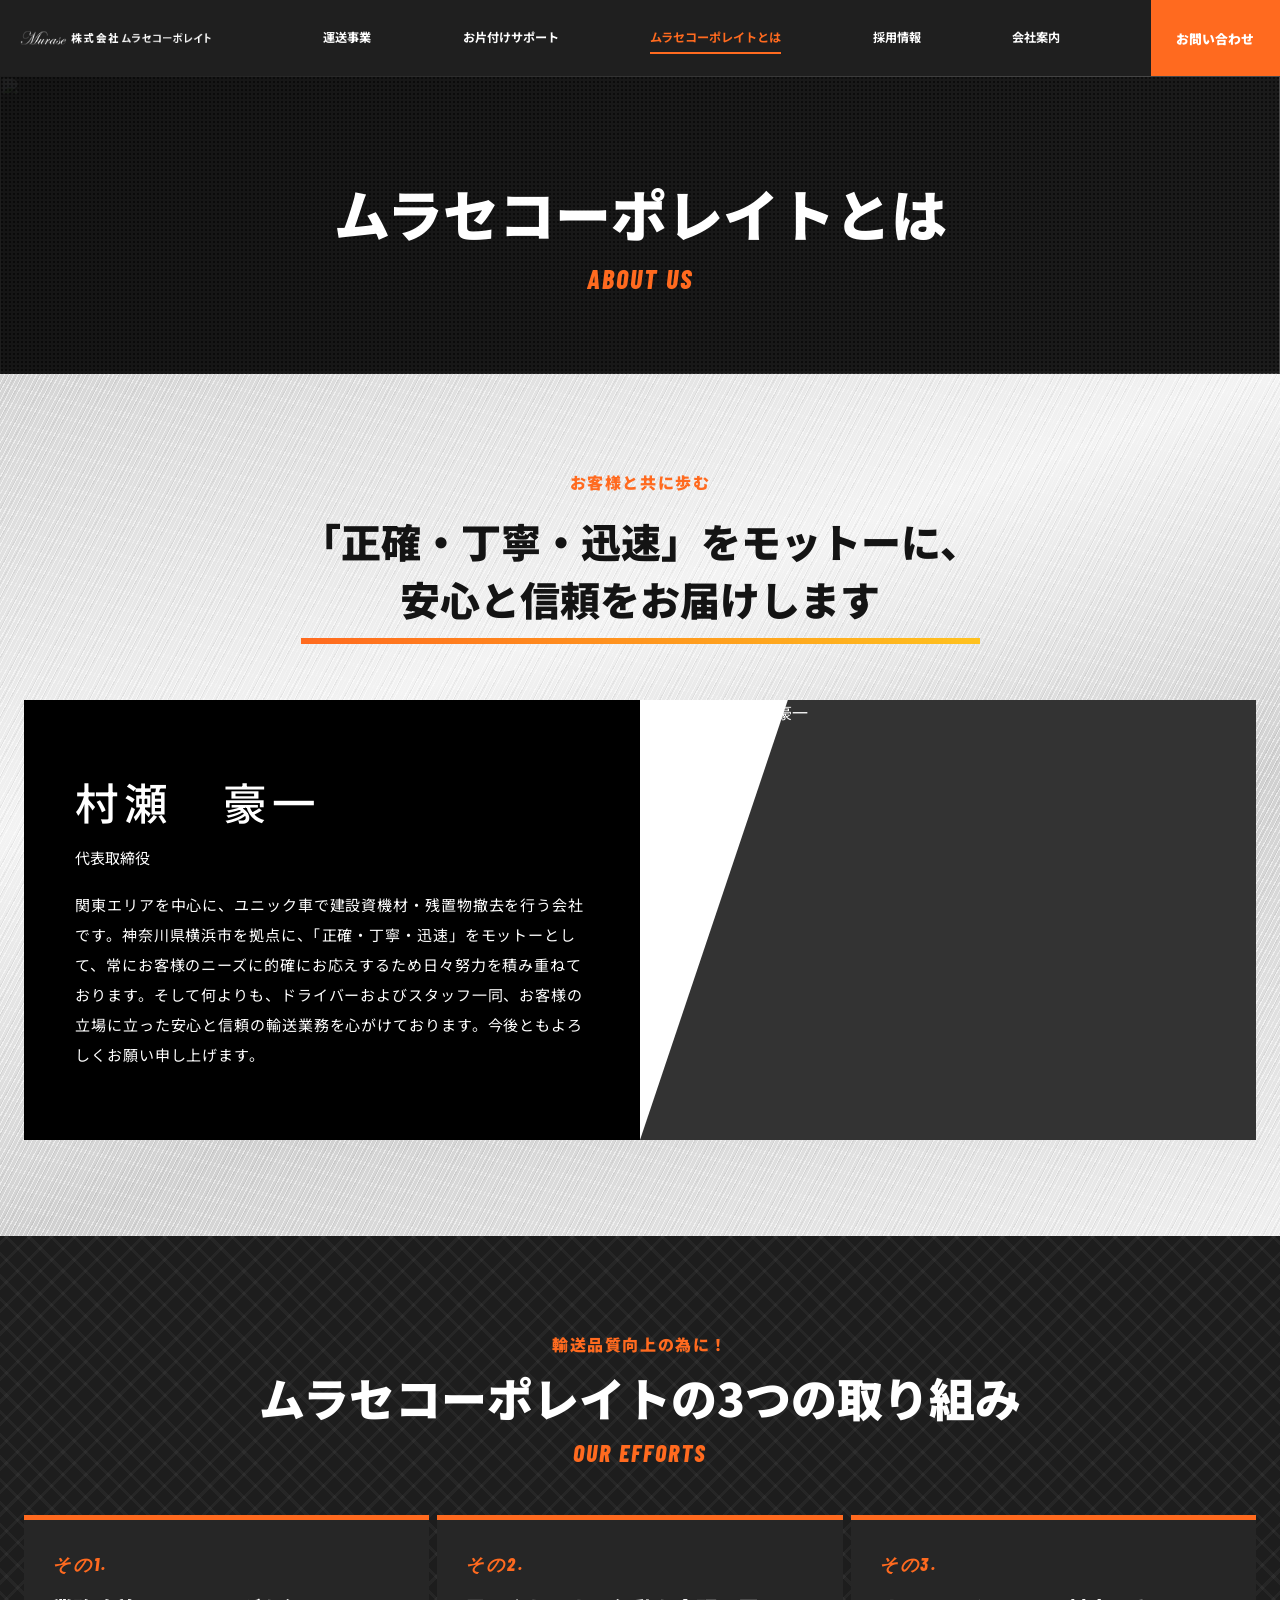
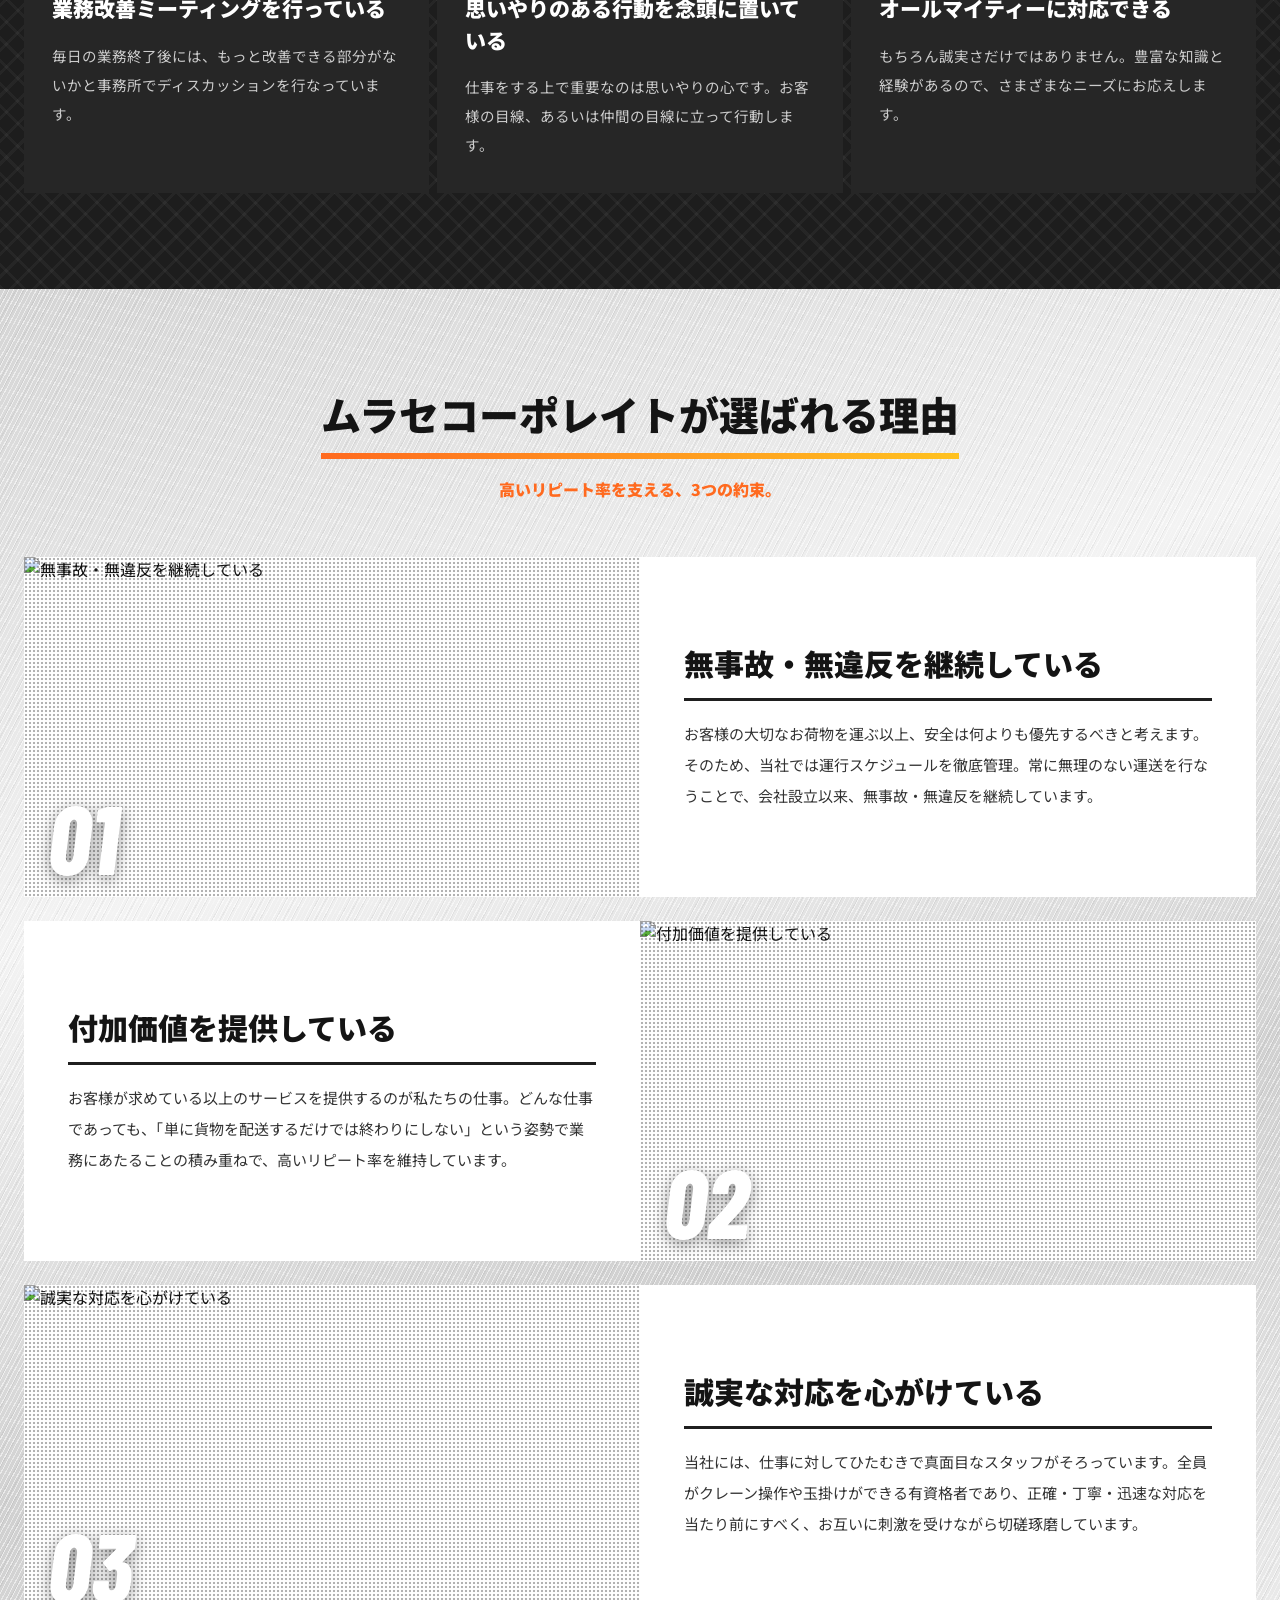
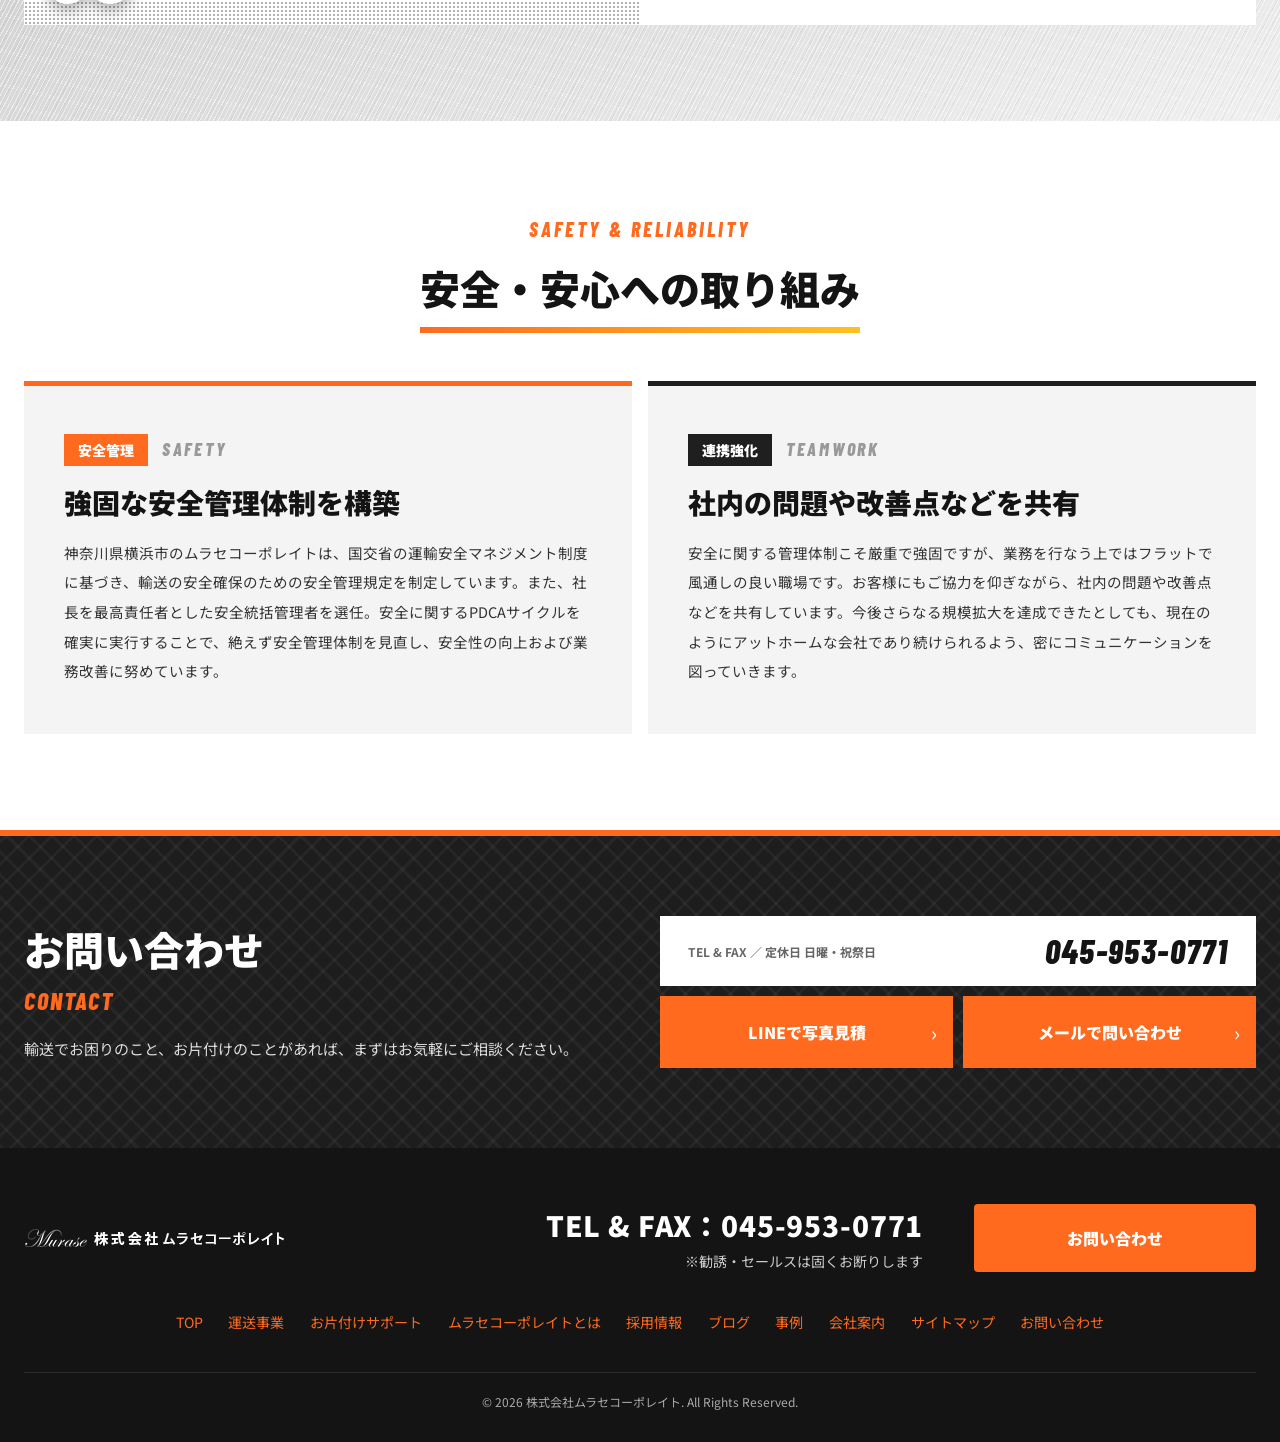
==== about.html @ 25a3eae2 "フッターのリンクの並び順を変更し、お問い合わせを追加 TOP → 運送事業 → お片付けサポート → ムラセコーポレイトとは → 採用情報 → ブログ → 事例 → 会社案内 → サイトマップ → お" ====
<!DOCTYPE html>
<html lang="ja">
<head>
<meta charset="utf-8">
<meta name="viewport" content="width=device-width, initial-scale=1">
<title>ムラセコーポレイトとは｜株式会社ムラセコーポレイト</title>
<meta name="description" content="神奈川県横浜市旭区のムラセコーポレイト。4〜7t全車ユニック付きで建設資機材を関東エリア中心に運送。トランクルーム・貸倉庫のお片付けサポートも対応（1都3県）。">
<link rel="icon" href="assets/logo-white.png">
<link rel="preconnect" href="https://fonts.googleapis.com">
<link href="https://fonts.googleapis.com/css2?family=Noto+Sans+JP:wght@400;500;700;900&amp;family=Barlow+Condensed:ital,wght@0,600;0,700;1,700;1,800&amp;display=swap" rel="stylesheet">
<style>
.scp0:hover { background: rgb(232, 90, 18) !important; color: rgb(255, 255, 255) !important; }
.scp1:hover { background: rgb(255, 255, 255) !important; color: rgb(255, 106, 31) !important; }
.scp2:hover { background: rgb(255, 106, 31) !important; color: rgb(255, 255, 255) !important; }
.scp3:hover { background: rgb(31, 31, 31) !important; color: rgb(255, 255, 255) !important; }
.scp4:hover { color: rgb(255, 106, 31) !important; }
.scp5:hover { background: rgb(255, 106, 31) !important; color: rgb(255, 255, 255) !important; border-color: rgb(255, 106, 31) !important; }
.scp6:focus { border-color: rgb(255, 106, 31) !important; background: rgb(255, 255, 255) !important; }
.scp7:hover { background: rgb(238, 238, 238) !important; color: rgb(20, 20, 20) !important; }
.scp8:hover { color: rgb(255, 255, 255) !important; }
body { margin: 0px; background: rgb(255, 255, 255); color: rgb(20, 20, 20); font-family: "Noto Sans JP", sans-serif; -webkit-font-smoothing: antialiased; }
a { color: rgb(255, 106, 31); text-decoration: none; }
a:hover { color: rgb(232, 90, 18); }
* { box-sizing: border-box; }
</style>

<link rel="stylesheet" href="assets/mobile.css">
<script src="assets/mobile.js" defer></script>
</head>
<body>
<div style="min-height: 100vh; background: rgb(255, 255, 255);"><header class="site-header" style="position: sticky; top: 0px; z-index: 50; background: rgb(31, 31, 31); color: rgb(255, 255, 255); display: flex; align-items: stretch; min-height: 76px; flex-wrap: nowrap;">
  <a href="index.html" style="display: flex; align-items: center; padding: 10px clamp(12px, 1.6vw, 24px); flex: 0 0 auto;">
    <img src="assets/logo-white.png" alt="株式会社ムラセコーポレイト" style="height: auto; width: clamp(150px, 15vw, 262px); max-height: 29px; object-fit: contain; display: block; flex: 0 0 auto;">
  </a>
  
  <nav id="site-nav" class="site-nav" style="display: flex; flex-wrap: nowrap; align-items: center; justify-content: space-evenly; gap: clamp(10px, 1.3vw, 26px); flex: 1 1 auto; min-width: 0px; overflow-x: auto; scrollbar-width: none; padding: 10px clamp(8px, 1.2vw, 24px); font-size: clamp(11px, 0.95vw, 14px); font-weight: 700; white-space: nowrap;">
    
      <a href="index.html" class="nav-m-only" style="color: rgb(255, 255, 255);"><span class="sc-interp">TOP</span></a>
    <a href="business.html" style="color: rgb(255, 255, 255); padding: 6px 0px; white-space: nowrap; border-bottom: 2px solid transparent;"><span class="sc-interp">運送事業</span></a>
    
      <a href="support.html" style="color: rgb(255, 255, 255); padding: 6px 0px; white-space: nowrap; border-bottom: 2px solid transparent;"><span class="sc-interp">お片付けサポート</span></a>
    
      <a href="about.html" style="color: rgb(255, 106, 31); padding: 6px 0px; white-space: nowrap; border-bottom: 2px solid rgb(255, 106, 31);"><span class="sc-interp">ムラセコーポレイトとは</span></a>
    
    
      <a href="recruit.html" style="color: rgb(255, 255, 255); padding: 6px 0px; white-space: nowrap; border-bottom: 2px solid transparent;"><span class="sc-interp">採用情報</span></a>
    
    
      <a href="company.html" style="color: rgb(255, 255, 255); padding: 6px 0px; white-space: nowrap; border-bottom: 2px solid transparent;"><span class="sc-interp">会社案内</span></a>
    
    <a href="blog.html" class="nav-m-only" style="color: rgb(255, 255, 255);"><span class="sc-interp">ブログ</span></a>
  </nav>
  
  
  <a href="contact.html" class="scp0 header-cta" style="background: rgb(255, 106, 31); color: rgb(255, 255, 255); font-weight: 900; font-size: clamp(12px, 1vw, 15px); padding: 0px clamp(14px, 2vw, 32px); display: flex; align-items: center; gap: 8px; white-space: nowrap; flex: 0 0 auto;">お問い合わせ</a><button type="button" class="nav-burger" aria-label="メニューを開く" aria-expanded="false" aria-controls="site-nav"><span></span></button></header><div data-screen-label="Page header" style="position: relative; overflow: hidden; background: rgb(31, 31, 31); color: rgb(255, 255, 255);">
  <img src="https://d1i7na1hjknxjq.cloudfront.net/uploads/storage/image/file/115584/yH7A3l-8h0nX1LVCDBTWdw.jpg" alt="" style="position: absolute; inset: 0px; width: 100%; height: 100%; object-fit: cover; opacity: 0.5;">
  <div style="position: absolute; inset: 0px; background: linear-gradient(90deg, rgba(20, 20, 20, 0.9), rgba(20, 20, 20, 0.4));"></div>
  <div style="position: absolute; inset: 0px; background-image: radial-gradient(rgba(0, 0, 0, 0.5) 1px, transparent 1.6px); background-size: 4px 4px;"></div>
  <div style="position: relative; max-width: 1290px; margin: 0px auto; padding: 96px 24px 80px; display: flex; flex-direction: column; align-items: center; text-align: center; gap: 10px;">
    <h1 style="margin: 0px; font-size: clamp(32px, 4.4vw, 56px); font-weight: 900;"><span class="sc-interp">ムラセコーポレイトとは</span></h1>
    <span style="font: italic 800 26px &quot;Barlow Condensed&quot;, sans-serif; color: rgb(255, 106, 31); letter-spacing: 0.08em;"><span class="sc-interp">ABOUT US</span></span>
  </div></div><section data-screen-label="02 About intro" style="background-color: rgb(228, 228, 228); background-image: repeating-linear-gradient(118deg, rgba(255, 255, 255, 0.55) 0px, rgba(255, 255, 255, 0.55) 1px, transparent 1px, transparent 4px), repeating-linear-gradient(118deg, rgba(0, 0, 0, 0.043) 0px, rgba(0, 0, 0, 0.043) 1px, transparent 1px, transparent 7px), linear-gradient(160deg, rgb(212, 212, 212) 0%, rgb(243, 243, 243) 35%, rgb(208, 208, 208) 65%, rgb(239, 239, 239) 100%); padding: 96px 24px;">
  <div style="max-width: 1290px; margin: 0px auto; display: flex; flex-direction: column; gap: 56px;">
    <div style="display: flex; flex-direction: column; align-items: center; gap: 18px; text-align: center;">
      <p style="margin: 0px; color: rgb(255, 106, 31); font-weight: 900; font-size: 16px; letter-spacing: 0.1em;">お客様と共に歩む</p>
      <h2 style="margin: 0px; font-size: clamp(26px, 3.2vw, 40px); font-weight: 900; line-height: 1.45; padding-bottom: 16px; background: linear-gradient(90deg, rgb(255, 106, 31), rgb(255, 194, 31)) center bottom / 100% 6px no-repeat;">「正確・丁寧・迅速」をモットーに、<br>安心と信頼をお届けします</h2>
    </div>
    <div style="background: rgb(0, 0, 0); color: rgb(255, 255, 255); display: grid; grid-template-columns: minmax(0px, 1fr) minmax(0px, 1fr); align-items: stretch;">
      <div style="padding: clamp(32px, 5vw, 64px) clamp(24px, 4vw, 56px); display: flex; flex-direction: column; justify-content: center; gap: 22px;">
        <h3 style="margin: 0px; font-size: clamp(30px, 3.4vw, 44px); font-weight: 500; letter-spacing: 0.12em;">村瀬　豪一</h3>
        <span style="font-size: 15px; margin-top: -8px;">代表取締役</span>
        <p style="margin: 0px; font-size: 15px; line-height: 2; letter-spacing: 0.06em; text-wrap: pretty;">関東エリアを中心に、ユニック車で建設資機材・残置物撤去を行う会社です。神奈川県横浜市を拠点に、「正確・丁寧・迅速」をモットーとして、常にお客様のニーズに的確にお応えするため日々努力を積み重ねております。そして何よりも、ドライバーおよびスタッフ一同、お客様の立場に立った安心と信頼の輸送業務を心がけております。今後ともよろしくお願い申し上げます。</p>
      </div>
      <div style="position: relative; min-height: 440px; overflow: hidden; background: rgb(51, 51, 51);">
        <img src="https://images.unsplash.com/photo-1598273542724-f8d6723b0ed9?w=900&amp;q=80&amp;auto=format&amp;fit=crop" alt="代表取締役 村瀬 豪一" style="position: absolute; inset: 0px; width: 100%; height: 100%; object-fit: cover; object-position: center 25%;">
        <div style="position: absolute; inset: 0px; background: rgb(255, 255, 255); clip-path: polygon(0px 0px, 24% 0px, 0px 100%);"></div>
      </div>
    </div>
  </div></section><section data-screen-label="02 About efforts" style="background-color: rgb(29, 29, 29); background-image: repeating-linear-gradient(45deg, rgba(255, 255, 255, 0.04) 0px, rgba(255, 255, 255, 0.04) 3px, transparent 3px, transparent 16px), repeating-linear-gradient(-45deg, rgba(255, 255, 255, 0.04) 0px, rgba(255, 255, 255, 0.04) 3px, transparent 3px, transparent 16px); color: rgb(255, 255, 255); padding: 96px 24px;">
  <div style="max-width: 1290px; margin: 0px auto; display: flex; flex-direction: column; gap: 48px;">
    <div style="display: flex; flex-direction: column; align-items: center; text-align: center; gap: 8px;">
      <p style="margin: 0px; color: rgb(255, 106, 31); font-weight: 900; font-size: 16px; letter-spacing: 0.1em;">輸送品質向上の為に！</p>
      <h2 style="margin: 0px; font-size: clamp(28px, 3.6vw, 46px); font-weight: 900;">ムラセコーポレイトの3つの取り組み</h2>
      <span style="font: italic 800 24px &quot;Barlow Condensed&quot;, sans-serif; color: rgb(255, 106, 31); letter-spacing: 0.08em;">OUR EFFORTS</span>
    </div>
    <div style="display: grid; grid-template-columns: repeat(3, minmax(0px, 1fr)); gap: 8px;">
      <div style="background: rgb(38, 38, 38); padding: clamp(24px, 2.6vw, 40px) clamp(18px, 2.2vw, 32px); display: flex; flex-direction: column; gap: 16px; border-top: 5px solid rgb(255, 106, 31);">
        <span style="font: italic 800 18px &quot;Barlow Condensed&quot;, sans-serif; color: rgb(255, 106, 31); letter-spacing: 0.15em;">その1.</span>
        <h3 style="margin: 0px; font-size: 21px; font-weight: 900; line-height: 1.5;">業務改善ミーティングを行っている</h3>
        <p style="margin: 0px; font-size: 14.5px; line-height: 2; color: rgb(204, 204, 204);">毎日の業務終了後には、もっと改善できる部分がないかと事務所でディスカッションを行なっています。</p>
      </div>
      <div style="background: rgb(38, 38, 38); padding: clamp(24px, 2.6vw, 40px) clamp(18px, 2.2vw, 32px); display: flex; flex-direction: column; gap: 16px; border-top: 5px solid rgb(255, 106, 31);">
        <span style="font: italic 800 18px &quot;Barlow Condensed&quot;, sans-serif; color: rgb(255, 106, 31); letter-spacing: 0.15em;">その2.</span>
        <h3 style="margin: 0px; font-size: 21px; font-weight: 900; line-height: 1.5;">思いやりのある行動を念頭に置いている</h3>
        <p style="margin: 0px; font-size: 14.5px; line-height: 2; color: rgb(204, 204, 204);">仕事をする上で重要なのは思いやりの心です。お客様の目線、あるいは仲間の目線に立って行動します。</p>
      </div>
      <div style="background: rgb(38, 38, 38); padding: clamp(24px, 2.6vw, 40px) clamp(18px, 2.2vw, 32px); display: flex; flex-direction: column; gap: 16px; border-top: 5px solid rgb(255, 106, 31);">
        <span style="font: italic 800 18px &quot;Barlow Condensed&quot;, sans-serif; color: rgb(255, 106, 31); letter-spacing: 0.15em;">その3.</span>
        <h3 style="margin: 0px; font-size: 21px; font-weight: 900; line-height: 1.5;">オールマイティーに対応できる</h3>
        <p style="margin: 0px; font-size: 14.5px; line-height: 2; color: rgb(204, 204, 204);">もちろん誠実さだけではありません。豊富な知識と経験があるので、さまざまなニーズにお応えします。</p>
      </div>
    </div>
  </div></section><section data-screen-label="02 About strengths" style="background-color: rgb(228, 228, 228); background-image: repeating-linear-gradient(118deg, rgba(255, 255, 255, 0.55) 0px, rgba(255, 255, 255, 0.55) 1px, transparent 1px, transparent 4px), repeating-linear-gradient(118deg, rgba(0, 0, 0, 0.043) 0px, rgba(0, 0, 0, 0.043) 1px, transparent 1px, transparent 7px), linear-gradient(160deg, rgb(212, 212, 212) 0%, rgb(243, 243, 243) 35%, rgb(208, 208, 208) 65%, rgb(239, 239, 239) 100%); padding: 96px 24px;">
  <div style="max-width: 1290px; margin: 0px auto; display: flex; flex-direction: column; gap: 24px;">
    <div style="display: flex; flex-direction: column; align-items: center; gap: 18px; text-align: center; margin-bottom: 32px;">
      <h2 style="margin: 0px; font-size: clamp(26px, 3.2vw, 40px); font-weight: 900; line-height: 1.45; padding-bottom: 16px; background: linear-gradient(90deg, rgb(255, 106, 31), rgb(255, 194, 31)) center bottom / 100% 6px no-repeat;">ムラセコーポレイトが選ばれる理由</h2>
      <p style="margin: 0px; color: rgb(255, 106, 31); font-weight: 900; font-size: 16px;">高いリピート率を支える、3つの約束。</p>
    </div>
    <div style="display: grid; grid-template-columns: repeat(auto-fit, minmax(320px, 1fr)); gap: 0px; background: rgb(255, 255, 255);">
      <div style="position: relative; min-height: 340px; overflow: hidden; order: 0;">
        <img src="https://d1i7na1hjknxjq.cloudfront.net/uploads/storage/image/file/115583/zhu-hkvthQzOaqA5FEYhag.jpg" alt="無事故・無違反を継続している" style="position: absolute; inset: 0px; width: 100%; height: 100%; object-fit: cover;">
        <div style="position: absolute; inset: 0px; background-image: radial-gradient(rgba(0, 0, 0, 0.3) 1px, transparent 1.6px); background-size: 4px 4px;"></div>
        <span style="position: absolute; left: 24px; bottom: 12px; font: italic 800 96px / 1 &quot;Barlow Condensed&quot;, sans-serif; color: rgb(255, 255, 255); text-shadow: rgba(0, 0, 0, 0.4) 0px 4px 16px;">01</span>
      </div>
      <div style="padding: 48px 44px; display: flex; flex-direction: column; justify-content: center; gap: 18px; order: 1;">
        <h3 style="margin: 0px; font-size: clamp(22px, 2.4vw, 30px); font-weight: 900; line-height: 1.5; padding-bottom: 12px; border-bottom: 3px solid rgb(31, 31, 31);">無事故・無違反を継続している</h3>
        <p style="margin: 0px; font-size: 15px; line-height: 2.05; color: rgb(51, 51, 51);">お客様の大切なお荷物を運ぶ以上、安全は何よりも優先するべきと考えます。そのため、当社では運行スケジュールを徹底管理。常に無理のない運送を行なうことで、会社設立以来、無事故・無違反を継続しています。</p>
      </div>
    </div>
    <div style="display: grid; grid-template-columns: repeat(auto-fit, minmax(320px, 1fr)); gap: 0px; background: rgb(255, 255, 255);">
      <div style="position: relative; min-height: 340px; overflow: hidden; order: 2;">
        <img src="https://d1i7na1hjknxjq.cloudfront.net/uploads/storage/image/file/115584/yH7A3l-8h0nX1LVCDBTWdw.jpg" alt="付加価値を提供している" style="position: absolute; inset: 0px; width: 100%; height: 100%; object-fit: cover;">
        <div style="position: absolute; inset: 0px; background-image: radial-gradient(rgba(0, 0, 0, 0.3) 1px, transparent 1.6px); background-size: 4px 4px;"></div>
        <span style="position: absolute; left: 24px; bottom: 12px; font: italic 800 96px / 1 &quot;Barlow Condensed&quot;, sans-serif; color: rgb(255, 255, 255); text-shadow: rgba(0, 0, 0, 0.4) 0px 4px 16px;">02</span>
      </div>
      <div style="padding: 48px 44px; display: flex; flex-direction: column; justify-content: center; gap: 18px; order: 1;">
        <h3 style="margin: 0px; font-size: clamp(22px, 2.4vw, 30px); font-weight: 900; line-height: 1.5; padding-bottom: 12px; border-bottom: 3px solid rgb(31, 31, 31);">付加価値を提供している</h3>
        <p style="margin: 0px; font-size: 15px; line-height: 2.05; color: rgb(51, 51, 51);">お客様が求めている以上のサービスを提供するのが私たちの仕事。どんな仕事であっても、「単に貨物を配送するだけでは終わりにしない」という姿勢で業務にあたることの積み重ねで、高いリピート率を維持しています。</p>
      </div>
    </div>
    <div style="display: grid; grid-template-columns: repeat(auto-fit, minmax(320px, 1fr)); gap: 0px; background: rgb(255, 255, 255);">
      <div style="position: relative; min-height: 340px; overflow: hidden; order: 0;">
        <img src="https://d1i7na1hjknxjq.cloudfront.net/uploads/storage/image/file/115585/TGLqCD3YO4eb-smXYjajtw.jpg" alt="誠実な対応を心がけている" style="position: absolute; inset: 0px; width: 100%; height: 100%; object-fit: cover;">
        <div style="position: absolute; inset: 0px; background-image: radial-gradient(rgba(0, 0, 0, 0.3) 1px, transparent 1.6px); background-size: 4px 4px;"></div>
        <span style="position: absolute; left: 24px; bottom: 12px; font: italic 800 96px / 1 &quot;Barlow Condensed&quot;, sans-serif; color: rgb(255, 255, 255); text-shadow: rgba(0, 0, 0, 0.4) 0px 4px 16px;">03</span>
      </div>
      <div style="padding: 48px 44px; display: flex; flex-direction: column; justify-content: center; gap: 18px; order: 1;">
        <h3 style="margin: 0px; font-size: clamp(22px, 2.4vw, 30px); font-weight: 900; line-height: 1.5; padding-bottom: 12px; border-bottom: 3px solid rgb(31, 31, 31);">誠実な対応を心がけている</h3>
        <p style="margin: 0px; font-size: 15px; line-height: 2.05; color: rgb(51, 51, 51);">当社には、仕事に対してひたむきで真面目なスタッフがそろっています。全員がクレーン操作や玉掛けができる有資格者であり、正確・丁寧・迅速な対応を当たり前にすべく、お互いに刺激を受けながら切磋琢磨しています。</p>
      </div>
    </div>
  </div></section><section data-screen-label="02 About safety" style="background: rgb(255, 255, 255); padding: 96px 24px;">
  <div style="max-width: 1290px; margin: 0px auto 48px; display: flex; flex-direction: column; align-items: center; gap: 18px; text-align: center;">
    <span style="font: italic 800 20px &quot;Barlow Condensed&quot;, sans-serif; color: rgb(255, 106, 31); letter-spacing: 0.15em;">SAFETY &amp; RELIABILITY</span>
    <h2 style="margin: 0px; font-size: clamp(26px, 3.2vw, 40px); font-weight: 900; line-height: 1.45; padding-bottom: 16px; background: linear-gradient(90deg, rgb(255, 106, 31), rgb(255, 194, 31)) center bottom / 100% 6px no-repeat;">安全・安心への取り組み</h2>
  </div>
  <div style="max-width: 1290px; margin: 0px auto; display: grid; grid-template-columns: repeat(auto-fit, minmax(320px, 1fr)); gap: 16px;">
    <div style="background: rgb(244, 244, 244); padding: 48px 40px; display: flex; flex-direction: column; gap: 16px; border-top: 5px solid rgb(255, 106, 31);">
      <div style="display: flex; align-items: baseline; gap: 14px;"><span style="background: rgb(255, 106, 31); color: rgb(255, 255, 255); font-size: 14px; font-weight: 900; padding: 6px 14px;">安全管理</span><span style="font: italic 800 18px &quot;Barlow Condensed&quot;, sans-serif; color: rgb(153, 153, 153); letter-spacing: 0.15em;">SAFETY</span></div>
      <h3 style="margin: 0px; font-size: clamp(22px, 2.4vw, 28px); font-weight: 900;">強固な安全管理体制を構築</h3>
      <p style="margin: 0px; font-size: 14.5px; line-height: 2.05; color: rgb(51, 51, 51);">神奈川県横浜市のムラセコーポレイトは、国交省の運輸安全マネジメント制度に基づき、輸送の安全確保のための安全管理規定を制定しています。また、社長を最高責任者とした安全統括管理者を選任。安全に関するPDCAサイクルを確実に実行することで、絶えず安全管理体制を見直し、安全性の向上および業務改善に努めています。</p>
    </div>
    <div style="background: rgb(244, 244, 244); padding: 48px 40px; display: flex; flex-direction: column; gap: 16px; border-top: 5px solid rgb(31, 31, 31);">
      <div style="display: flex; align-items: baseline; gap: 14px;"><span style="background: rgb(31, 31, 31); color: rgb(255, 255, 255); font-size: 14px; font-weight: 900; padding: 6px 14px;">連携強化</span><span style="font: italic 800 18px &quot;Barlow Condensed&quot;, sans-serif; color: rgb(153, 153, 153); letter-spacing: 0.15em;">TEAMWORK</span></div>
      <h3 style="margin: 0px; font-size: clamp(22px, 2.4vw, 28px); font-weight: 900;">社内の問題や改善点などを共有</h3>
      <p style="margin: 0px; font-size: 14.5px; line-height: 2.05; color: rgb(51, 51, 51);">安全に関する管理体制こそ厳重で強固ですが、業務を行なう上ではフラットで風通しの良い職場です。お客様にもご協力を仰ぎながら、社内の問題や改善点などを共有しています。今後さらなる規模拡大を達成できたとしても、現在のようにアットホームな会社であり続けられるよう、密にコミュニケーションを図っていきます。</p>
    </div>
  </div></section><section data-screen-label="10 Contact" style="background-color: rgb(29, 29, 29); background-image: repeating-linear-gradient(45deg, rgba(255, 255, 255, 0.04) 0px, rgba(255, 255, 255, 0.04) 3px, transparent 3px, transparent 16px), repeating-linear-gradient(-45deg, rgba(255, 255, 255, 0.04) 0px, rgba(255, 255, 255, 0.04) 3px, transparent 3px, transparent 16px); color: rgb(255, 255, 255); padding: 80px 24px; border-top: 6px solid rgb(255, 106, 31);">
  <div style="max-width: 1290px; margin: 0px auto; display: grid; grid-template-columns: repeat(auto-fit, minmax(320px, 1fr)); gap: 40px; align-items: center;">
    <div style="display: flex; flex-direction: column; gap: 8px;">
      <h2 style="margin: 0px; font-size: clamp(26px, 3.2vw, 40px); font-weight: 900;">お問い合わせ</h2>
      <span style="font: italic 800 24px &quot;Barlow Condensed&quot;, sans-serif; color: rgb(255, 106, 31); letter-spacing: 0.08em;">CONTACT</span>
      <p style="margin: 12px 0px 0px; font-size: 15px; line-height: 1.9; color: rgb(221, 221, 221);">輸送でお困りのこと、お片付けのことがあれば、まずはお気軽にご相談ください。</p>
    </div>
    <div style="display: flex; flex-direction: column; gap: 10px;">
      <a href="tel:0459530771" class="scp7" style="background: rgb(255, 255, 255); color: rgb(20, 20, 20); padding: 18px 28px; display: flex; align-items: center; justify-content: space-between; gap: 16px; flex-wrap: wrap;"><span style="font-size: 12px; font-weight: 700; color: rgb(102, 102, 102);">TEL &amp; FAX ／ 定休日 日曜・祝祭日</span><span style="font: italic 800 34px / 1 &quot;Barlow Condensed&quot;, sans-serif; letter-spacing: 0.04em;">045-953-0771</span></a>
      <div style="display: grid; grid-template-columns: 1fr 1fr; gap: 10px;">
        <a href="https://qr-official.line.me/gs/M_918dyocy_GW.png?oat_content=qr" target="_blank" rel="noopener" class="scp0" style="position: relative; background: rgb(255, 106, 31); color: rgb(255, 255, 255); font-weight: 900; font-size: 16px; padding: 24px; text-align: center;">LINEで写真見積<span style="position: absolute; right: 16px; top: 50%; transform: translateY(-50%); font-weight: 400; font-size: 20px;">›</span></a>
        <a href="contact.html" class="scp0" style="position: relative; background: rgb(255, 106, 31); color: rgb(255, 255, 255); font-weight: 900; font-size: 16px; padding: 24px; text-align: center;">メールで問い合わせ<span style="position: absolute; right: 16px; top: 50%; transform: translateY(-50%); font-weight: 400; font-size: 20px;">›</span></a>
      </div>
    </div>
  </div></section><footer style="background: rgb(20, 20, 20); color: rgb(170, 170, 170); padding: 56px 24px 32px;">
  <div style="max-width: 1290px; margin: 0px auto; display: flex; flex-direction: column; gap: 40px;">
    <div style="display: flex; flex-wrap: wrap; align-items: center; justify-content: space-between; gap: 28px 48px;">
      <img src="assets/logo-white.png" alt="株式会社ムラセコーポレイト" style="height: 29px; width: auto; display: block;">
      <div style="display: flex; flex-wrap: nowrap; align-items: center; justify-content: flex-end; gap: clamp(24px, 4vw, 72px); margin-left: auto;">
        <div style="display: flex; flex-direction: column; align-items: flex-end; text-align: right; gap: 6px;">
          <span style="font-size: clamp(22px, 2.4vw, 28px); font-weight: 900; color: rgb(255, 255, 255); letter-spacing: 0.03em;">TEL &amp; FAX：045-953-0771</span>
          <span style="font-size: 14px; color: rgb(204, 204, 204);">※勧誘・セールスは固くお断りします</span>
        </div>
        <a href="contact.html" class="scp1" style="background: rgb(255, 106, 31); color: rgb(255, 255, 255); font-weight: 900; font-size: 16px; padding: 22px 0px; width: clamp(180px, 22vw, 320px); flex-shrink: 0; text-align: center; border-radius: 4px;">お問い合わせ</a>
      </div>
    </div>
    <div style="display: flex; flex-wrap: nowrap; justify-content: center; gap: clamp(10px, 2vw, 32px); font-size: clamp(11px, 1.1vw, 15px); white-space: nowrap; overflow-x: auto;">
      <a href="index.html" class="scp8" style="color: rgb(255, 106, 31);"><span class="sc-interp">TOP</span></a><a href="business.html" class="scp8" style="color: rgb(255, 106, 31);"><span class="sc-interp">運送事業</span></a><a href="support.html" class="scp8" style="color: rgb(255, 106, 31);"><span class="sc-interp">お片付けサポート</span></a><a href="about.html" class="scp8" style="color: rgb(255, 106, 31);"><span class="sc-interp">ムラセコーポレイトとは</span></a><a href="recruit.html" class="scp8" style="color: rgb(255, 106, 31);"><span class="sc-interp">採用情報</span></a><a href="blog.html" class="scp8" style="color: rgb(255, 106, 31);"><span class="sc-interp">ブログ</span></a><a href="cases.html" class="scp8" style="color: rgb(255, 106, 31);"><span class="sc-interp">事例</span></a><a href="company.html" class="scp8" style="color: rgb(255, 106, 31);"><span class="sc-interp">会社案内</span></a><a href="sitemap.html" class="scp8" style="color: rgb(255, 106, 31);"><span class="sc-interp">サイトマップ</span></a><a href="contact.html" class="scp8" style="color: rgb(255, 106, 31);"><span class="sc-interp">お問い合わせ</span></a>
    </div>
    <span style="font-size: 12px; border-top: 1px solid rgb(42, 42, 42); padding-top: 20px; text-align: center;">© 2026 株式会社ムラセコーポレイト. All Rights Reserved.</span>
  </div></footer></div>
<script>
document.querySelectorAll('[data-faq]').forEach(function(b){b.addEventListener('click',function(){var a=b.nextElementSibling,o=a.style.display!=='none';a.style.display=o?'none':'';var i=b.querySelector('[data-faq-i]');if(i)i.textContent=o?'+':'−';});});
document.querySelectorAll('[data-tab-btn]').forEach(function(b){b.addEventListener('click',function(){var t=b.getAttribute('data-tab-btn');document.querySelectorAll('[data-tab-btn]').forEach(function(x){x.style.background=x.getAttribute('data-tab-btn')===t?'#FF6A1F':'#1f1f1f';});document.querySelectorAll('[data-tab]').forEach(function(x){x.style.display=x.getAttribute('data-tab')===t?'':'none';});});});
document.querySelectorAll('[data-reveal]').forEach(function(b){b.addEventListener('click',function(){b.remove();});});
document.querySelectorAll('form[data-form]').forEach(function(f){f.addEventListener('submit',function(e){e.preventDefault();var m=f.querySelector('[data-sent]');if(!m){m=document.createElement('p');m.setAttribute('data-sent','');m.style.cssText='margin:16px 0 0;text-align:center;font-size:15px;font-weight:900;color:#FF6A1F';m.textContent='送信しました。担当者よりご連絡いたします。';f.querySelector('button[type=submit]').before(m);}f.reset();});});
</script>
</body>
</html>
---- assets/mobile.css ----
/* スマホ表示用の調整（既存のインラインスタイルを上書きします） */
html { -webkit-text-size-adjust: 100%; }
img { max-width: 100%; }

/* PCでは非表示の要素 */
.nav-burger { display: none; }
.nav-m-only { display: none !important; }

@media (max-width: 900px) {
  /* ---------- ヘッダー / ナビ ---------- */
  .site-header { min-height: 64px !important; }
  .site-header > a:first-child { padding: 10px 12px !important; }
  .site-header > a:first-child img { width: 150px !important; max-height: 26px !important; }

  .site-header .header-cta {
    font-size: 13px !important;
    padding: 0 14px !important;
    margin-left: auto;
  }

  .nav-burger {
    display: flex;
    flex: 0 0 auto;
    align-items: center;
    justify-content: center;
    width: 56px;
    border: 0;
    margin: 0;
    padding: 0;
    background: transparent;
    color: #fff;
    cursor: pointer;
    -webkit-tap-highlight-color: transparent;
  }
  .nav-burger span,
  .nav-burger span::before,
  .nav-burger span::after {
    display: block;
    width: 24px;
    height: 2px;
    background: #fff;
    border-radius: 2px;
    transition: transform .2s, opacity .2s, background .2s;
  }
  .nav-burger span { position: relative; }
  .nav-burger span::before,
  .nav-burger span::after { content: ""; position: absolute; left: 0; }
  .nav-burger span::before { top: -7px; }
  .nav-burger span::after { top: 7px; }
  .nav-burger[aria-expanded="true"] span { background: transparent; }
  .nav-burger[aria-expanded="true"] span::before { transform: translateY(7px) rotate(45deg); }
  .nav-burger[aria-expanded="true"] span::after { transform: translateY(-7px) rotate(-45deg); }

  .site-nav {
    display: none !important;
    position: absolute !important;
    top: 100%;
    left: 0;
    right: 0;
    flex-direction: column !important;
    align-items: stretch !important;
    justify-content: flex-start !important;
    gap: 0 !important;
    padding: 0 !important;
    overflow: visible !important;
    background: #1f1f1f;
    border-top: 1px solid #3a3a3a;
    box-shadow: 0 12px 24px rgba(0, 0, 0, .35);
    max-height: calc(100vh - 64px);
    overflow-y: auto !important;
    font-size: 16px !important;
  }
  .site-nav.is-open { display: flex !important; }
  .site-nav a {
    padding: 16px 20px !important;
    border-bottom: 1px solid #333 !important;
    white-space: normal !important;
  }
  .site-nav .nav-m-only { display: block !important; }

  /* ---------- フッター ---------- */
  footer { padding: 40px 20px 28px !important; }
  footer > div { gap: 28px !important; }
  footer > div > div:first-child {
    flex-direction: column !important;
    align-items: flex-start !important;
    gap: 24px !important;
  }
  footer > div > div:first-child > div {
    flex-direction: column !important;
    align-items: stretch !important;
    width: 100%;
    gap: 20px !important;
    margin-left: 0 !important;
  }
  footer > div > div:first-child > div > div {
    align-items: flex-start !important;
    text-align: left !important;
  }
  footer > div > div:first-child > div > div span:first-child {
    font-size: 20px !important;
    word-break: keep-all;
  }
  footer > div > div:first-child > div > a {
    width: 100% !important;
    box-sizing: border-box;
  }
  footer > div > div:nth-child(2) {
    flex-wrap: wrap !important;
    justify-content: flex-start !important;
    gap: 12px 22px !important;
    font-size: 14px !important;
    white-space: normal !important;
    overflow: visible !important;
  }

  /* ---------- 見出し / 本文 ---------- */
  h1, h2, h3 { white-space: normal !important; overflow-wrap: break-word; word-break: auto-phrase; }
  h1 { font-size: clamp(25px, 7.4vw, 36px) !important; line-height: 1.45 !important; }
  h2 { font-size: clamp(22px, 6.2vw, 30px) !important; line-height: 1.45 !important; }
  p, li, dd, dt, td, th { overflow-wrap: break-word; }

  /* ---------- 余白 ---------- */
  section { padding-left: 0 !important; padding-right: 0 !important; }
  section > div { padding-left: 20px !important; padding-right: 20px !important; }
  section[style*="padding: 96px"], section > div[style*="padding: 96px"] { padding-top: 56px !important; padding-bottom: 56px !important; }
  section[style*="padding: 80px"], section > div[style*="padding: 80px"] { padding-top: 48px !important; padding-bottom: 48px !important; }

  /* PC用の左右の装飾ブロック（文字と重なるため非表示） */
  section > div[style*="position: absolute"][style*="width: 40%"] { display: none !important; }

  /* ---------- 2〜3列のグリッドは1列に ---------- */
  [style*="grid-template-columns: minmax(0px, 1fr) minmax(0px, 1fr)"],
  [style*="grid-template-columns: 1fr 1fr"],
  [style*="grid-template-columns: repeat(3, minmax(0px, 1fr))"],
  [style*="grid-template-columns: minmax(0px, 1fr) 56px minmax(0px, 1fr)"],
  [style*="grid-template-columns: minmax(0px, 1fr) clamp(260px, 30%, 425px)"],
  [style*="repeat(auto-fit"] {
    grid-template-columns: minmax(0, 1fr) !important;
  }

  /* 横並び固定（grid-auto-flow: column）は縦積みに */
  [style*="grid-auto-flow: column"] {
    grid-auto-flow: row !important;
    grid-auto-columns: minmax(0, 1fr) !important;
  }

  /* PC用の左右入れ替え（grid-area / order）は解除して、画像→文章の順に積む */
  [style*="grid-area"] { grid-area: auto !important; }
  [style*="order:"] { order: 0 !important; }

  /* ラベル + 内容の表形式は幅を絞って維持 */
  [style*="grid-template-columns: minmax(110px, 200px) minmax(0px, 1fr)"],
  [style*="grid-template-columns: minmax(110px, 30%) minmax(0px, 1fr)"],
  [style*="grid-template-columns: clamp(88px, 12vw, 140px) minmax(0px, 1fr)"] {
    grid-template-columns: 112px minmax(0, 1fr) !important;
  }
  /* お問い合わせフォーム：ラベルの下に入力欄を縦積み */
  [style*="grid-template-columns: clamp(120px, 22%, 220px) minmax(0px, 1fr)"] {
    grid-template-columns: minmax(0, 1fr) !important;
    row-gap: 10px !important;
  }
  [style*="grid-template-columns: clamp(120px, 22%, 220px) minmax(0px, 1fr)"] input,
  [style*="grid-template-columns: clamp(120px, 22%, 220px) minmax(0px, 1fr)"] textarea,
  [style*="grid-template-columns: clamp(120px, 22%, 220px) minmax(0px, 1fr)"] select {
    width: 100% !important;
    box-sizing: border-box;
    font-size: 16px !important; /* iPhoneで入力時に拡大されないように */
  }
  [style*="grid-template-columns: 96px minmax(0px, 1fr)"] {
    grid-template-columns: 84px minmax(0, 1fr) !important;
  }

  /* 丸いラベル内の文字は少し小さく */
  [style*="border-radius: 50%"] > span { font-size: 15px !important; letter-spacing: 0.04em !important; padding: 0 6px !important; }
  a[href^="tel:"] { white-space: nowrap; }

  /* パンくずリスト：スマホでは文字を小さくして折り返しを防ぐ */
  section nav[style*="gap: 20px"] { gap: 8px !important; font-size: 14px !important; flex-wrap: wrap; }

  /* ---------- ボタン / 表 ---------- */
  a[style*="padding: 18px 40px"], a[style*="padding: 18px 28px"] { padding-left: 20px !important; padding-right: 20px !important; }
  table { display: block; max-width: 100%; overflow-x: auto; }
  iframe { max-width: 100%; }
}

@media (max-width: 380px) {
  .site-header > a:first-child img { width: 128px !important; }
  .site-header .header-cta { padding: 0 10px !important; font-size: 12px !important; }
  .nav-burger { width: 48px; }
}
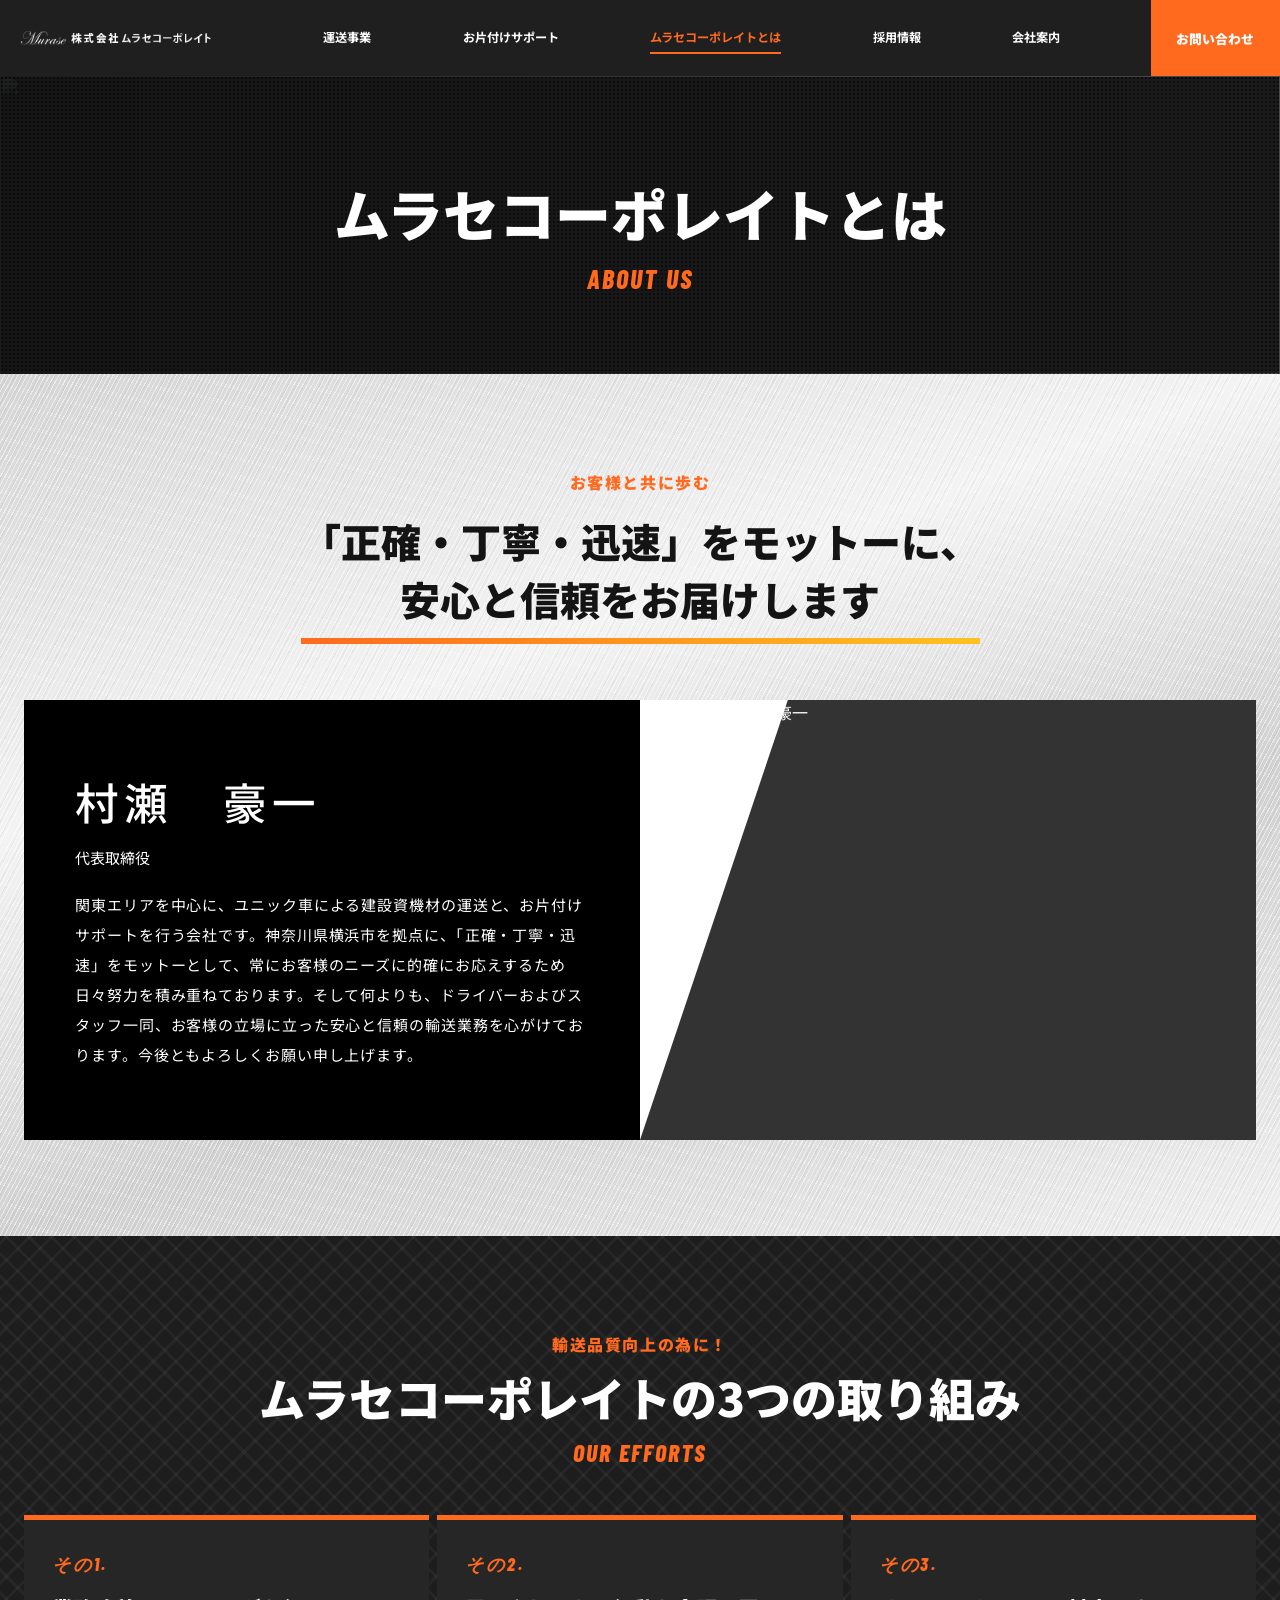
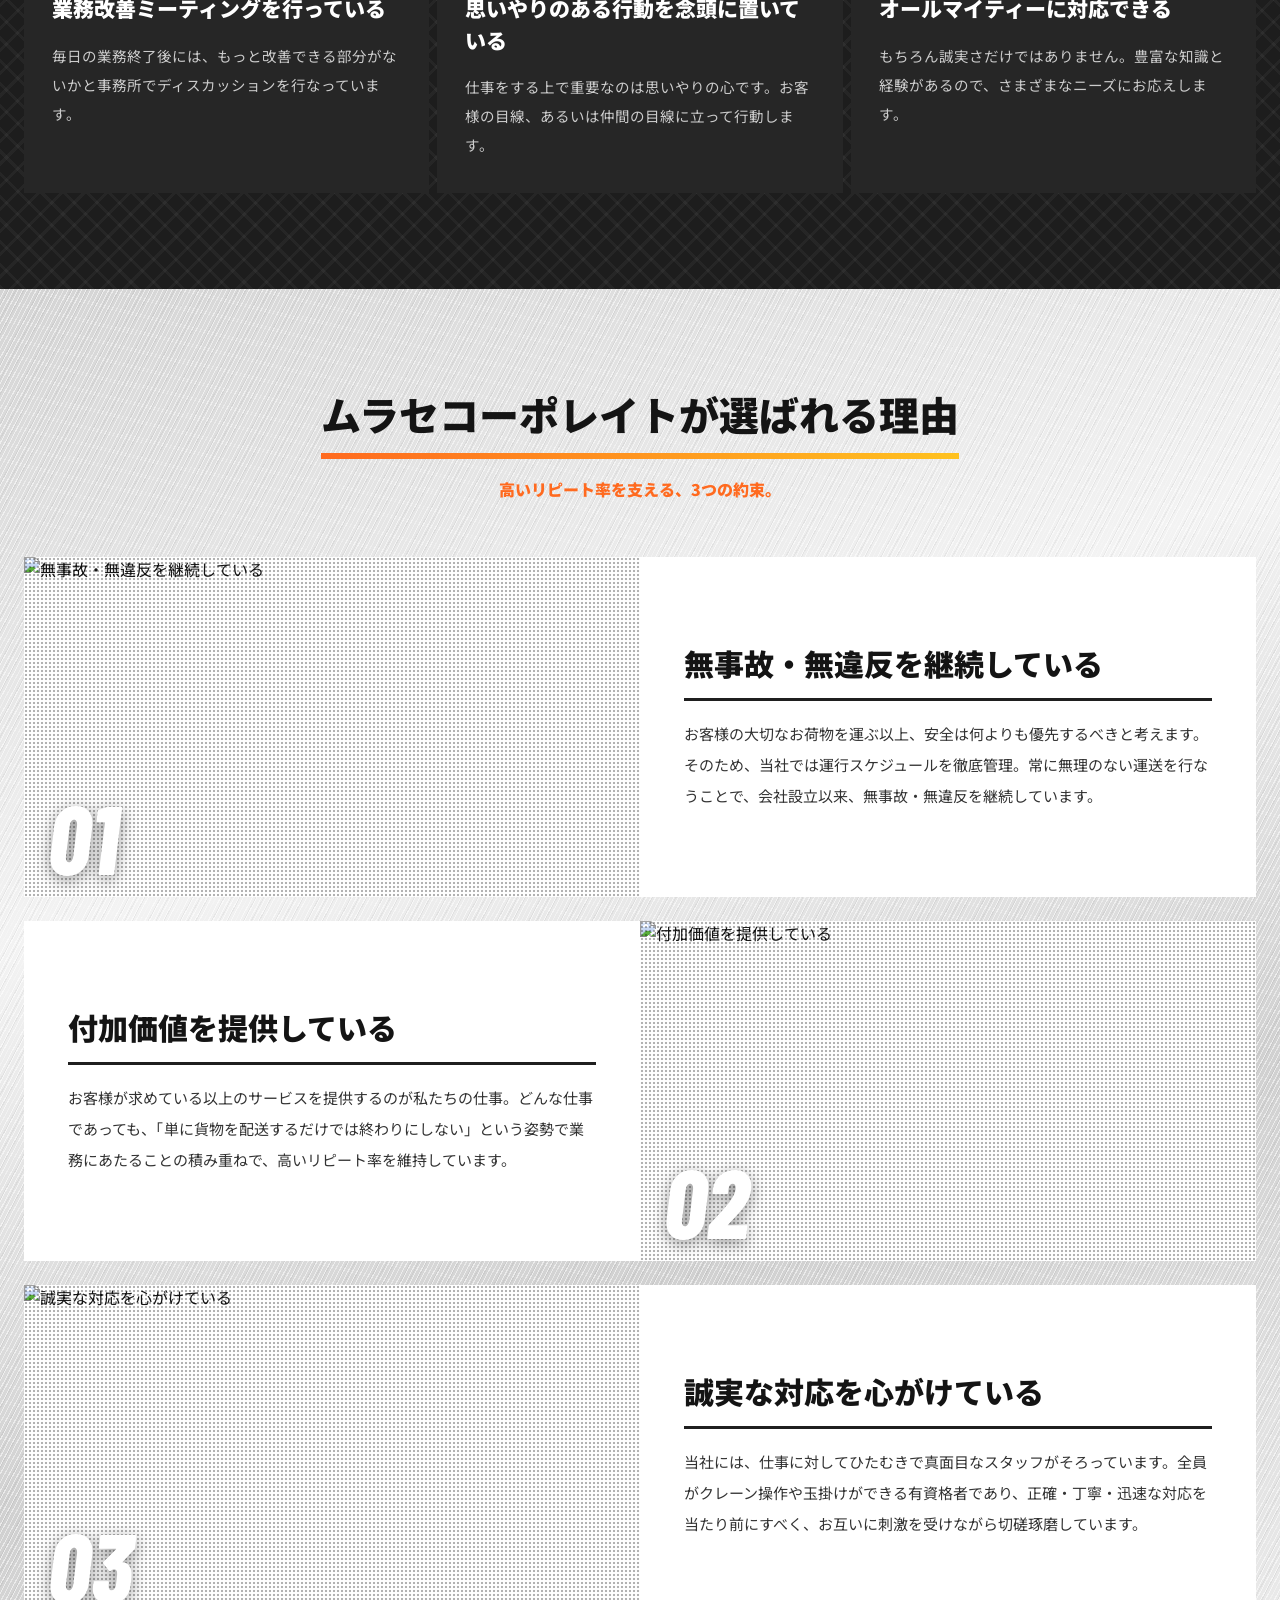
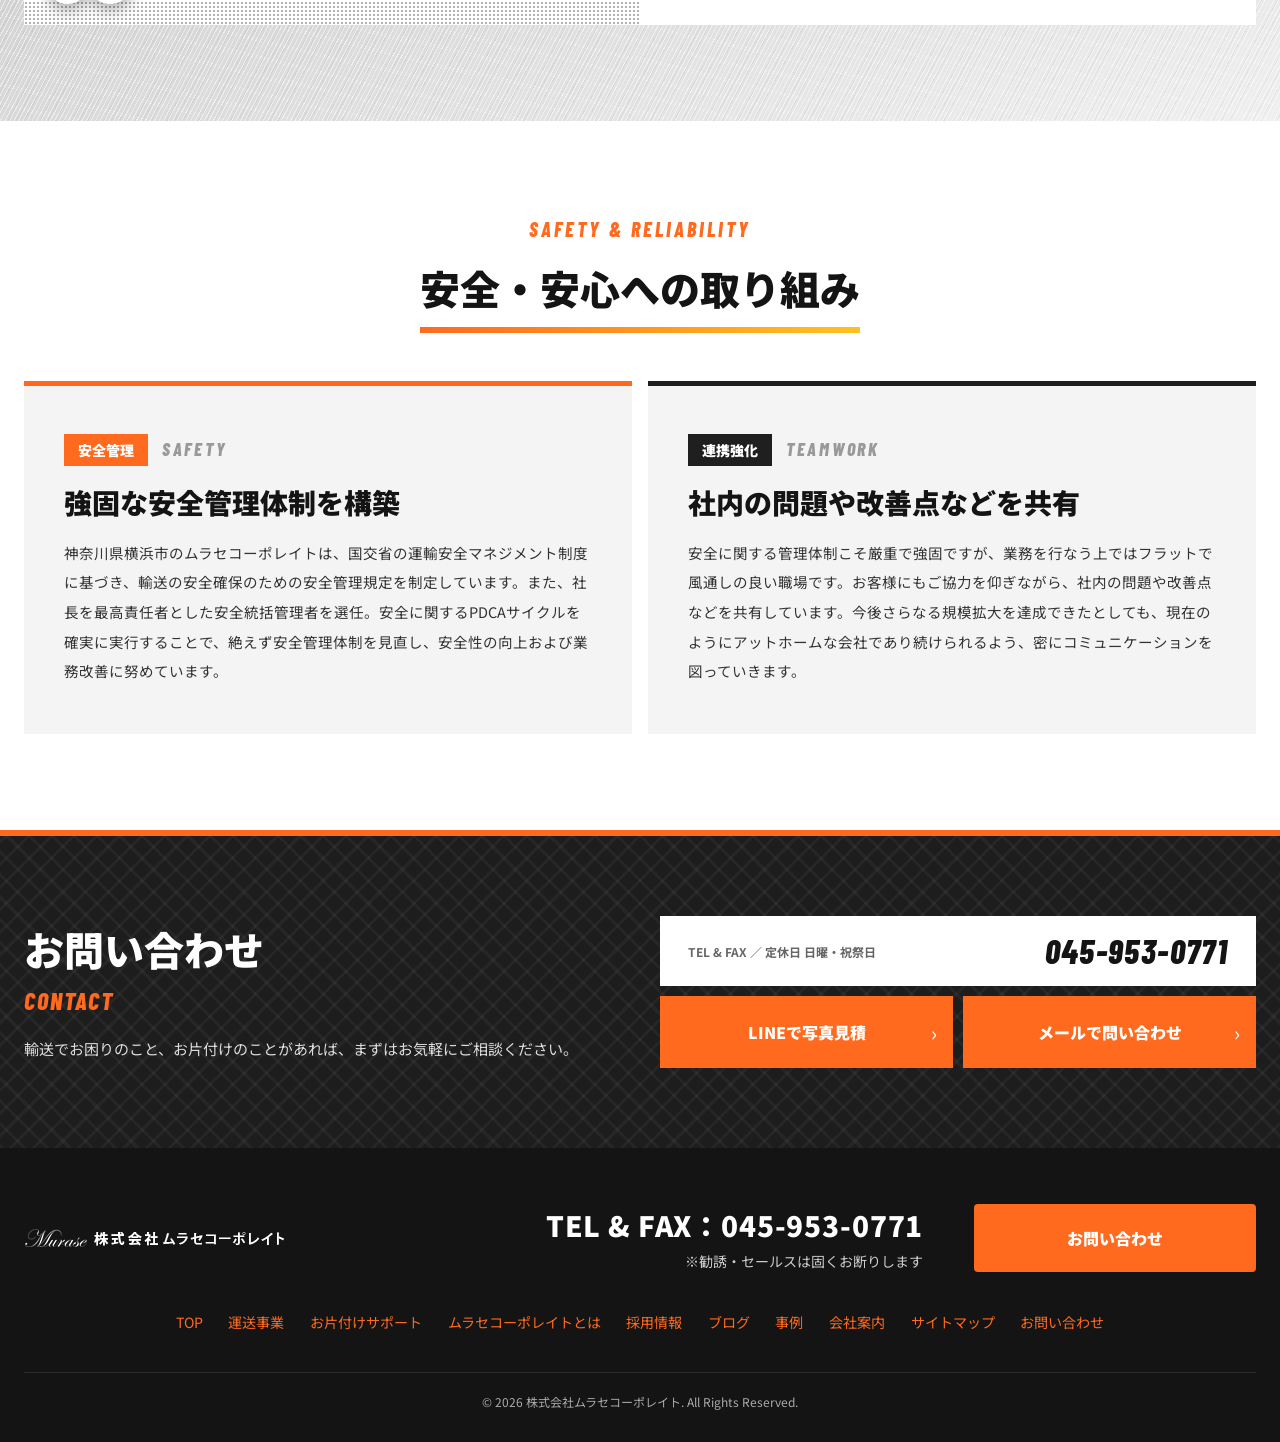
==== commit 0499d73e: "お片付けサポート・採用情報ページを打ち合わせ内容に沿って修正 お片付けサポート - トランクルーム・貸倉庫を最上部に据え、その下に戸建て→アパート・マンションのお片付けを追加 - 「不用品回収」「回収" ====
--- a/about.html
+++ b/about.html
@@ -69,7 +69,7 @@
       <div style="padding: clamp(32px, 5vw, 64px) clamp(24px, 4vw, 56px); display: flex; flex-direction: column; justify-content: center; gap: 22px;">
         <h3 style="margin: 0px; font-size: clamp(30px, 3.4vw, 44px); font-weight: 500; letter-spacing: 0.12em;">村瀬　豪一</h3>
         <span style="font-size: 15px; margin-top: -8px;">代表取締役</span>
-        <p style="margin: 0px; font-size: 15px; line-height: 2; letter-spacing: 0.06em; text-wrap: pretty;">関東エリアを中心に、ユニック車で建設資機材・残置物撤去を行う会社です。神奈川県横浜市を拠点に、「正確・丁寧・迅速」をモットーとして、常にお客様のニーズに的確にお応えするため日々努力を積み重ねております。そして何よりも、ドライバーおよびスタッフ一同、お客様の立場に立った安心と信頼の輸送業務を心がけております。今後ともよろしくお願い申し上げます。</p>
+        <p style="margin: 0px; font-size: 15px; line-height: 2; letter-spacing: 0.06em; text-wrap: pretty;">関東エリアを中心に、ユニック車による建設資機材の運送と、お片付けサポートを行う会社です。神奈川県横浜市を拠点に、「正確・丁寧・迅速」をモットーとして、常にお客様のニーズに的確にお応えするため日々努力を積み重ねております。そして何よりも、ドライバーおよびスタッフ一同、お客様の立場に立った安心と信頼の輸送業務を心がけております。今後ともよろしくお願い申し上げます。</p>
       </div>
       <div style="position: relative; min-height: 440px; overflow: hidden; background: rgb(51, 51, 51);">
         <img src="https://images.unsplash.com/photo-1598273542724-f8d6723b0ed9?w=900&amp;q=80&amp;auto=format&amp;fit=crop" alt="代表取締役 村瀬 豪一" style="position: absolute; inset: 0px; width: 100%; height: 100%; object-fit: cover; object-position: center 25%;">
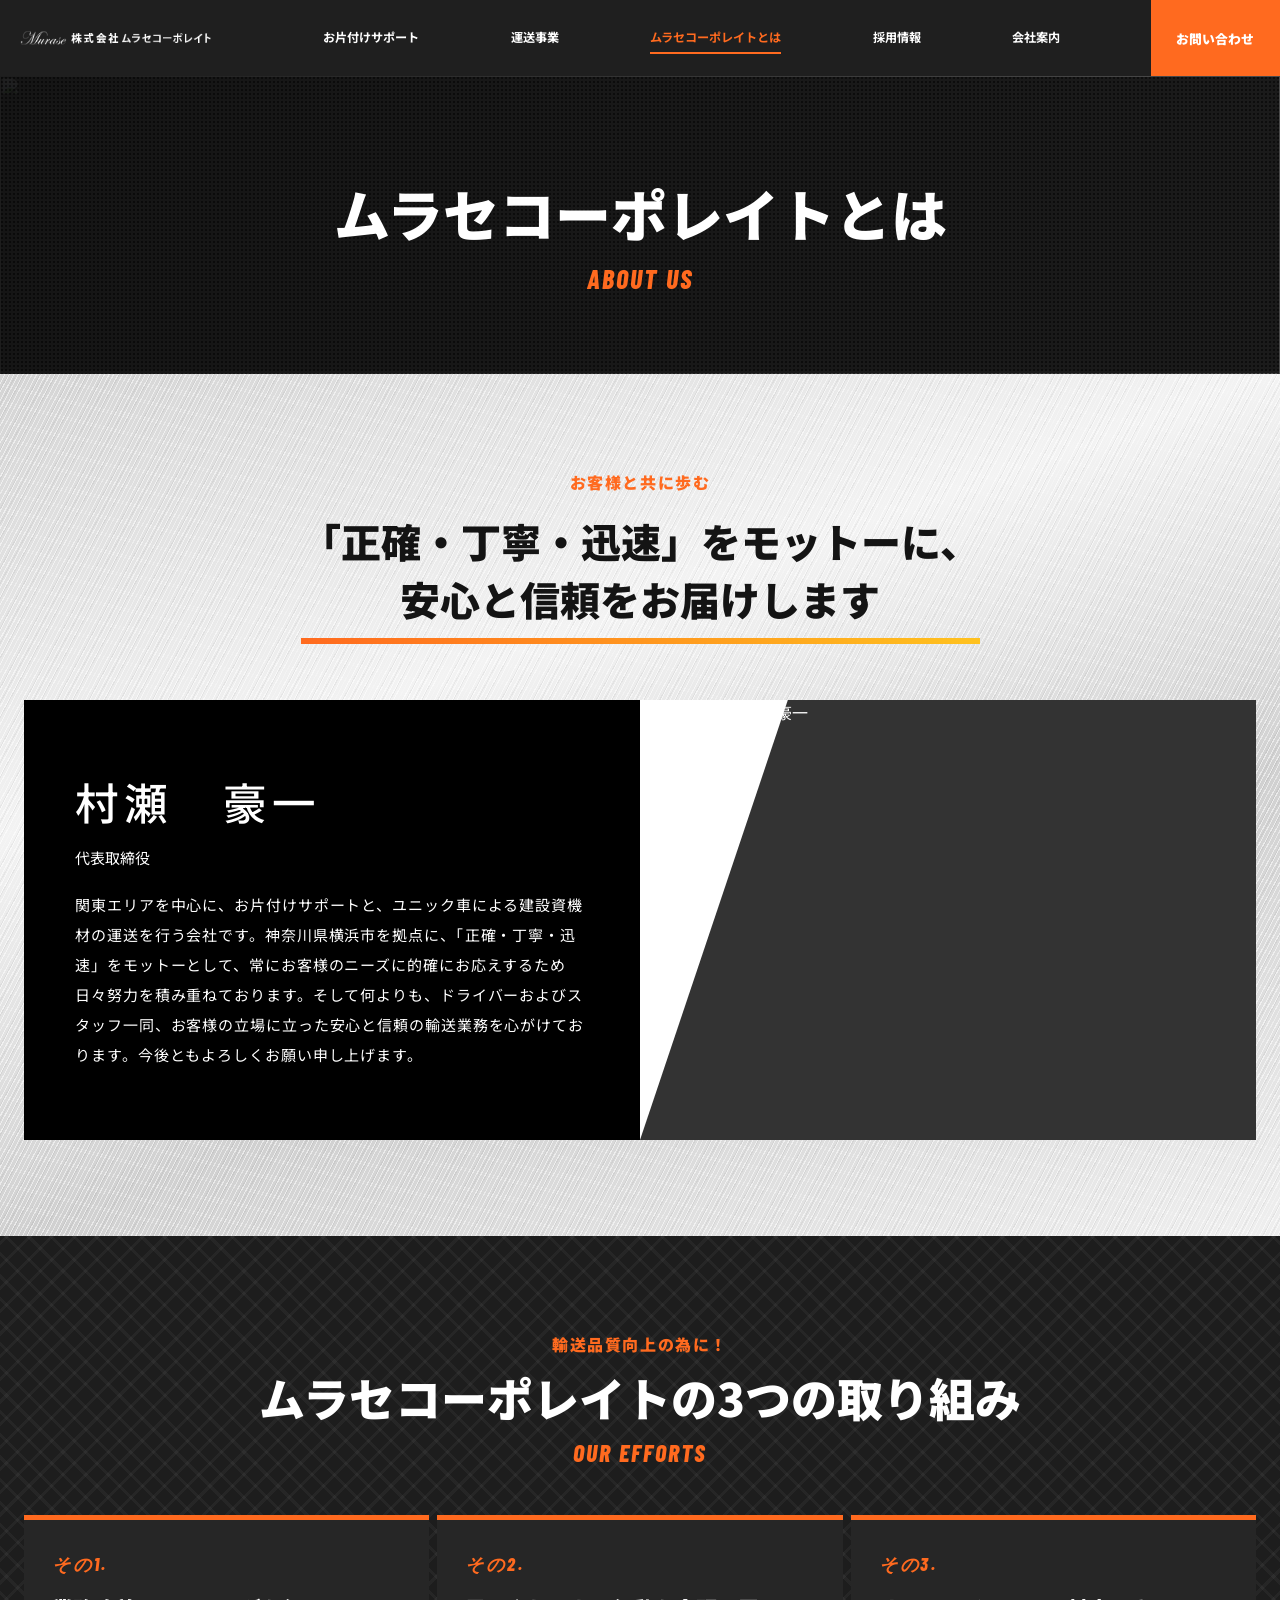
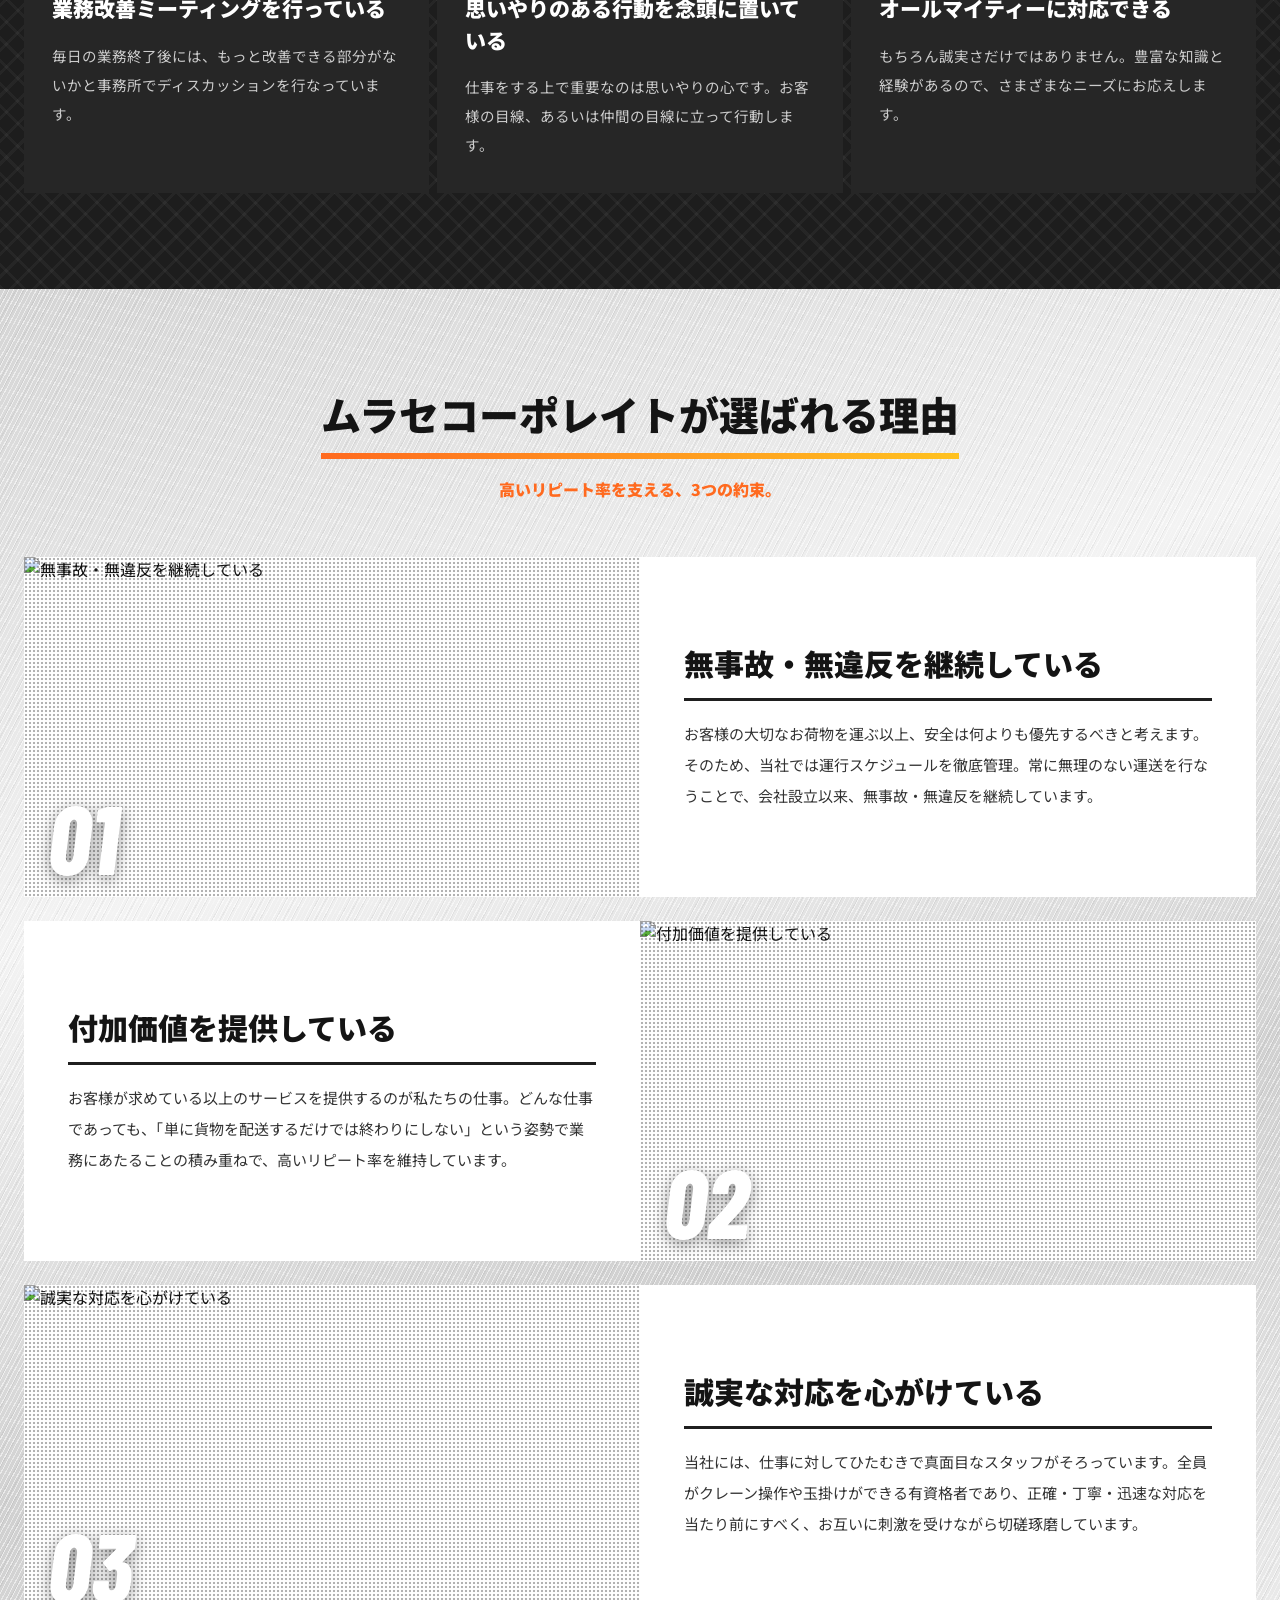
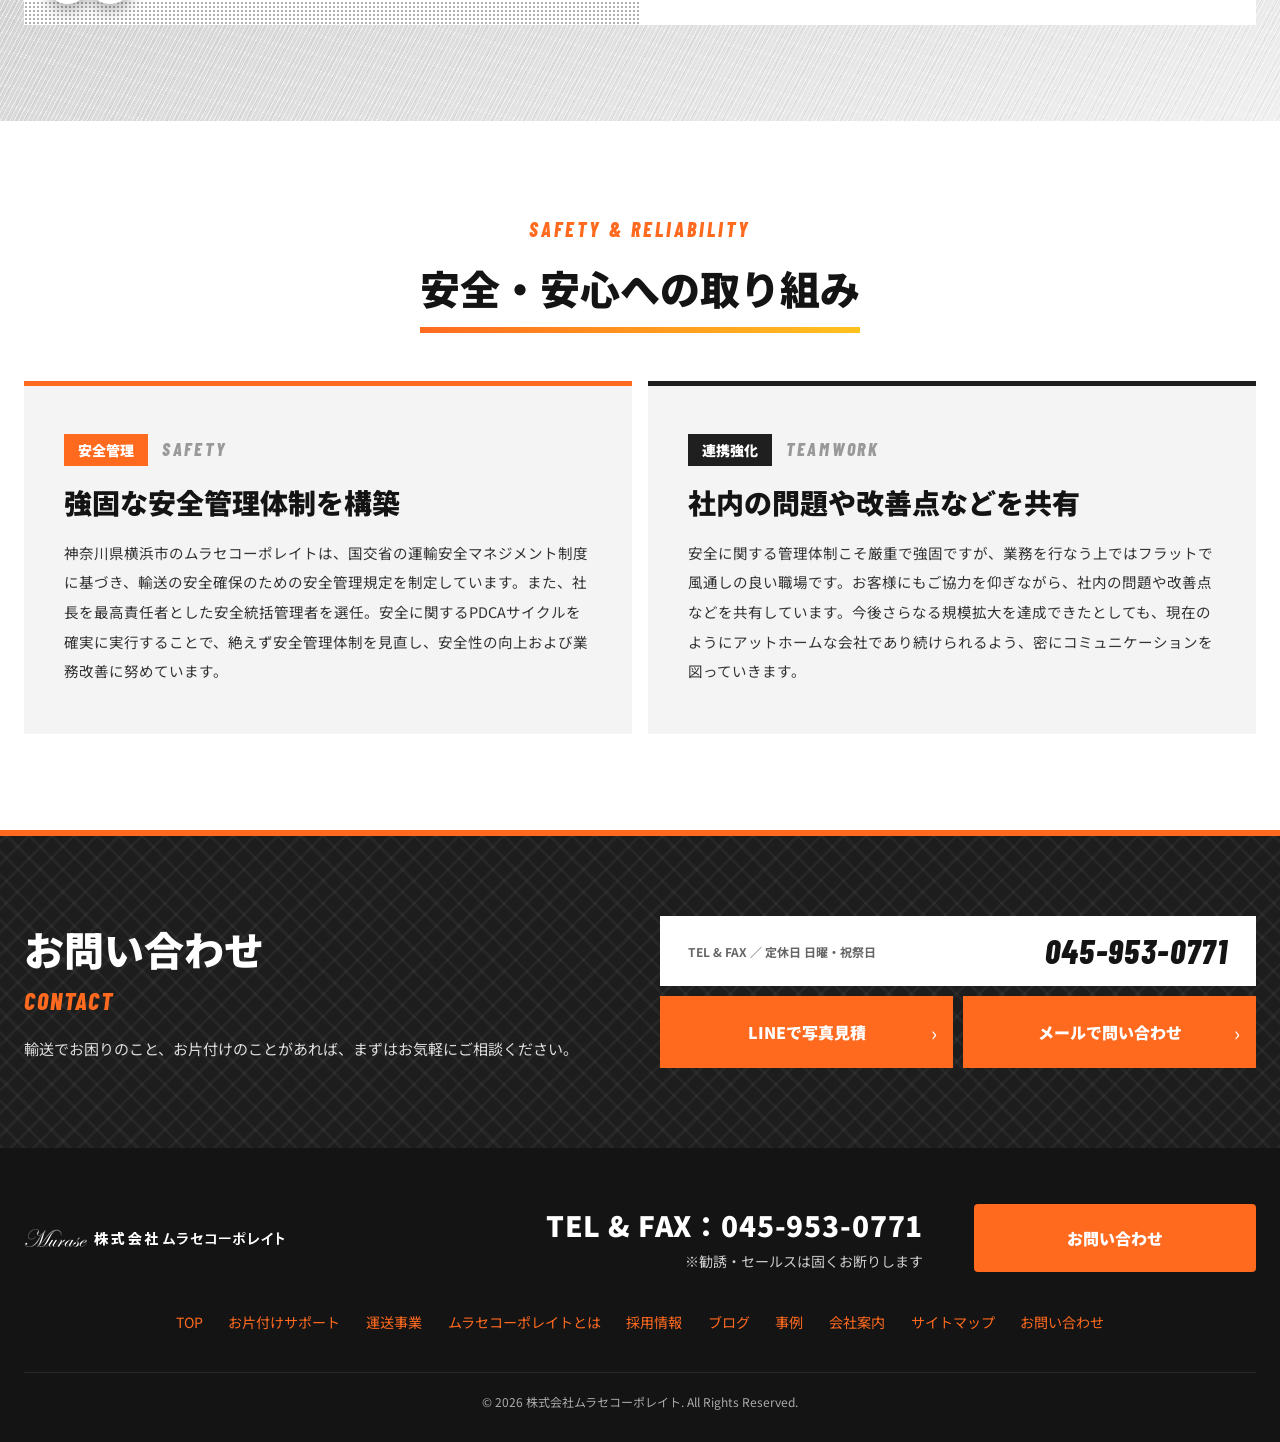
==== commit 4c22e16e: "お片付けサポートを前面に：MV・並び順・文言を修正 - トップのMVをお片付けサポート中心に変更（見出し・説明・背景写真・ボタン）。運送事業はMV下のリンクに - ナビ・フッター・サイトマップ・トップ" ====
--- a/about.html
+++ b/about.html
@@ -36,9 +36,9 @@
   <nav id="site-nav" class="site-nav" style="display: flex; flex-wrap: nowrap; align-items: center; justify-content: space-evenly; gap: clamp(10px, 1.3vw, 26px); flex: 1 1 auto; min-width: 0px; overflow-x: auto; scrollbar-width: none; padding: 10px clamp(8px, 1.2vw, 24px); font-size: clamp(11px, 0.95vw, 14px); font-weight: 700; white-space: nowrap;">
     
       <a href="index.html" class="nav-m-only" style="color: rgb(255, 255, 255);"><span class="sc-interp">TOP</span></a>
+      <a href="support.html" style="color: rgb(255, 255, 255); padding: 6px 0px; white-space: nowrap; border-bottom: 2px solid transparent;"><span class="sc-interp">お片付けサポート</span></a>
+    
     <a href="business.html" style="color: rgb(255, 255, 255); padding: 6px 0px; white-space: nowrap; border-bottom: 2px solid transparent;"><span class="sc-interp">運送事業</span></a>
-    
-      <a href="support.html" style="color: rgb(255, 255, 255); padding: 6px 0px; white-space: nowrap; border-bottom: 2px solid transparent;"><span class="sc-interp">お片付けサポート</span></a>
     
       <a href="about.html" style="color: rgb(255, 106, 31); padding: 6px 0px; white-space: nowrap; border-bottom: 2px solid rgb(255, 106, 31);"><span class="sc-interp">ムラセコーポレイトとは</span></a>
     
@@ -69,7 +69,7 @@
       <div style="padding: clamp(32px, 5vw, 64px) clamp(24px, 4vw, 56px); display: flex; flex-direction: column; justify-content: center; gap: 22px;">
         <h3 style="margin: 0px; font-size: clamp(30px, 3.4vw, 44px); font-weight: 500; letter-spacing: 0.12em;">村瀬　豪一</h3>
         <span style="font-size: 15px; margin-top: -8px;">代表取締役</span>
-        <p style="margin: 0px; font-size: 15px; line-height: 2; letter-spacing: 0.06em; text-wrap: pretty;">関東エリアを中心に、ユニック車による建設資機材の運送と、お片付けサポートを行う会社です。神奈川県横浜市を拠点に、「正確・丁寧・迅速」をモットーとして、常にお客様のニーズに的確にお応えするため日々努力を積み重ねております。そして何よりも、ドライバーおよびスタッフ一同、お客様の立場に立った安心と信頼の輸送業務を心がけております。今後ともよろしくお願い申し上げます。</p>
+        <p style="margin: 0px; font-size: 15px; line-height: 2; letter-spacing: 0.06em; text-wrap: pretty;">関東エリアを中心に、お片付けサポートと、ユニック車による建設資機材の運送を行う会社です。神奈川県横浜市を拠点に、「正確・丁寧・迅速」をモットーとして、常にお客様のニーズに的確にお応えするため日々努力を積み重ねております。そして何よりも、ドライバーおよびスタッフ一同、お客様の立場に立った安心と信頼の輸送業務を心がけております。今後ともよろしくお願い申し上げます。</p>
       </div>
       <div style="position: relative; min-height: 440px; overflow: hidden; background: rgb(51, 51, 51);">
         <img src="https://images.unsplash.com/photo-1598273542724-f8d6723b0ed9?w=900&amp;q=80&amp;auto=format&amp;fit=crop" alt="代表取締役 村瀬 豪一" style="position: absolute; inset: 0px; width: 100%; height: 100%; object-fit: cover; object-position: center 25%;">
@@ -182,7 +182,7 @@
       </div>
     </div>
     <div style="display: flex; flex-wrap: nowrap; justify-content: center; gap: clamp(10px, 2vw, 32px); font-size: clamp(11px, 1.1vw, 15px); white-space: nowrap; overflow-x: auto;">
-      <a href="index.html" class="scp8" style="color: rgb(255, 106, 31);"><span class="sc-interp">TOP</span></a><a href="business.html" class="scp8" style="color: rgb(255, 106, 31);"><span class="sc-interp">運送事業</span></a><a href="support.html" class="scp8" style="color: rgb(255, 106, 31);"><span class="sc-interp">お片付けサポート</span></a><a href="about.html" class="scp8" style="color: rgb(255, 106, 31);"><span class="sc-interp">ムラセコーポレイトとは</span></a><a href="recruit.html" class="scp8" style="color: rgb(255, 106, 31);"><span class="sc-interp">採用情報</span></a><a href="blog.html" class="scp8" style="color: rgb(255, 106, 31);"><span class="sc-interp">ブログ</span></a><a href="cases.html" class="scp8" style="color: rgb(255, 106, 31);"><span class="sc-interp">事例</span></a><a href="company.html" class="scp8" style="color: rgb(255, 106, 31);"><span class="sc-interp">会社案内</span></a><a href="sitemap.html" class="scp8" style="color: rgb(255, 106, 31);"><span class="sc-interp">サイトマップ</span></a><a href="contact.html" class="scp8" style="color: rgb(255, 106, 31);"><span class="sc-interp">お問い合わせ</span></a>
+      <a href="index.html" class="scp8" style="color: rgb(255, 106, 31);"><span class="sc-interp">TOP</span></a><a href="support.html" class="scp8" style="color: rgb(255, 106, 31);"><span class="sc-interp">お片付けサポート</span></a><a href="business.html" class="scp8" style="color: rgb(255, 106, 31);"><span class="sc-interp">運送事業</span></a><a href="about.html" class="scp8" style="color: rgb(255, 106, 31);"><span class="sc-interp">ムラセコーポレイトとは</span></a><a href="recruit.html" class="scp8" style="color: rgb(255, 106, 31);"><span class="sc-interp">採用情報</span></a><a href="blog.html" class="scp8" style="color: rgb(255, 106, 31);"><span class="sc-interp">ブログ</span></a><a href="cases.html" class="scp8" style="color: rgb(255, 106, 31);"><span class="sc-interp">事例</span></a><a href="company.html" class="scp8" style="color: rgb(255, 106, 31);"><span class="sc-interp">会社案内</span></a><a href="sitemap.html" class="scp8" style="color: rgb(255, 106, 31);"><span class="sc-interp">サイトマップ</span></a><a href="contact.html" class="scp8" style="color: rgb(255, 106, 31);"><span class="sc-interp">お問い合わせ</span></a>
     </div>
     <span style="font-size: 12px; border-top: 1px solid rgb(42, 42, 42); padding-top: 20px; text-align: center;">© 2026 株式会社ムラセコーポレイト. All Rights Reserved.</span>
   </div></footer></div>
--- a/assets/mobile.css
+++ b/assets/mobile.css
@@ -120,6 +120,9 @@
   h2 { font-size: clamp(22px, 6.2vw, 30px) !important; line-height: 1.45 !important; }
   p, li, dd, dt, td, th { overflow-wrap: break-word; }
 
+  /* トップのMV見出し：1行に収まる大きさに */
+  [data-screen-label="01 Hero"] h1 { font-size: clamp(21px, 6.3vw, 32px) !important; }
+
   /* ---------- 余白 ---------- */
   section { padding-left: 0 !important; padding-right: 0 !important; }
   section > div { padding-left: 20px !important; padding-right: 20px !important; }
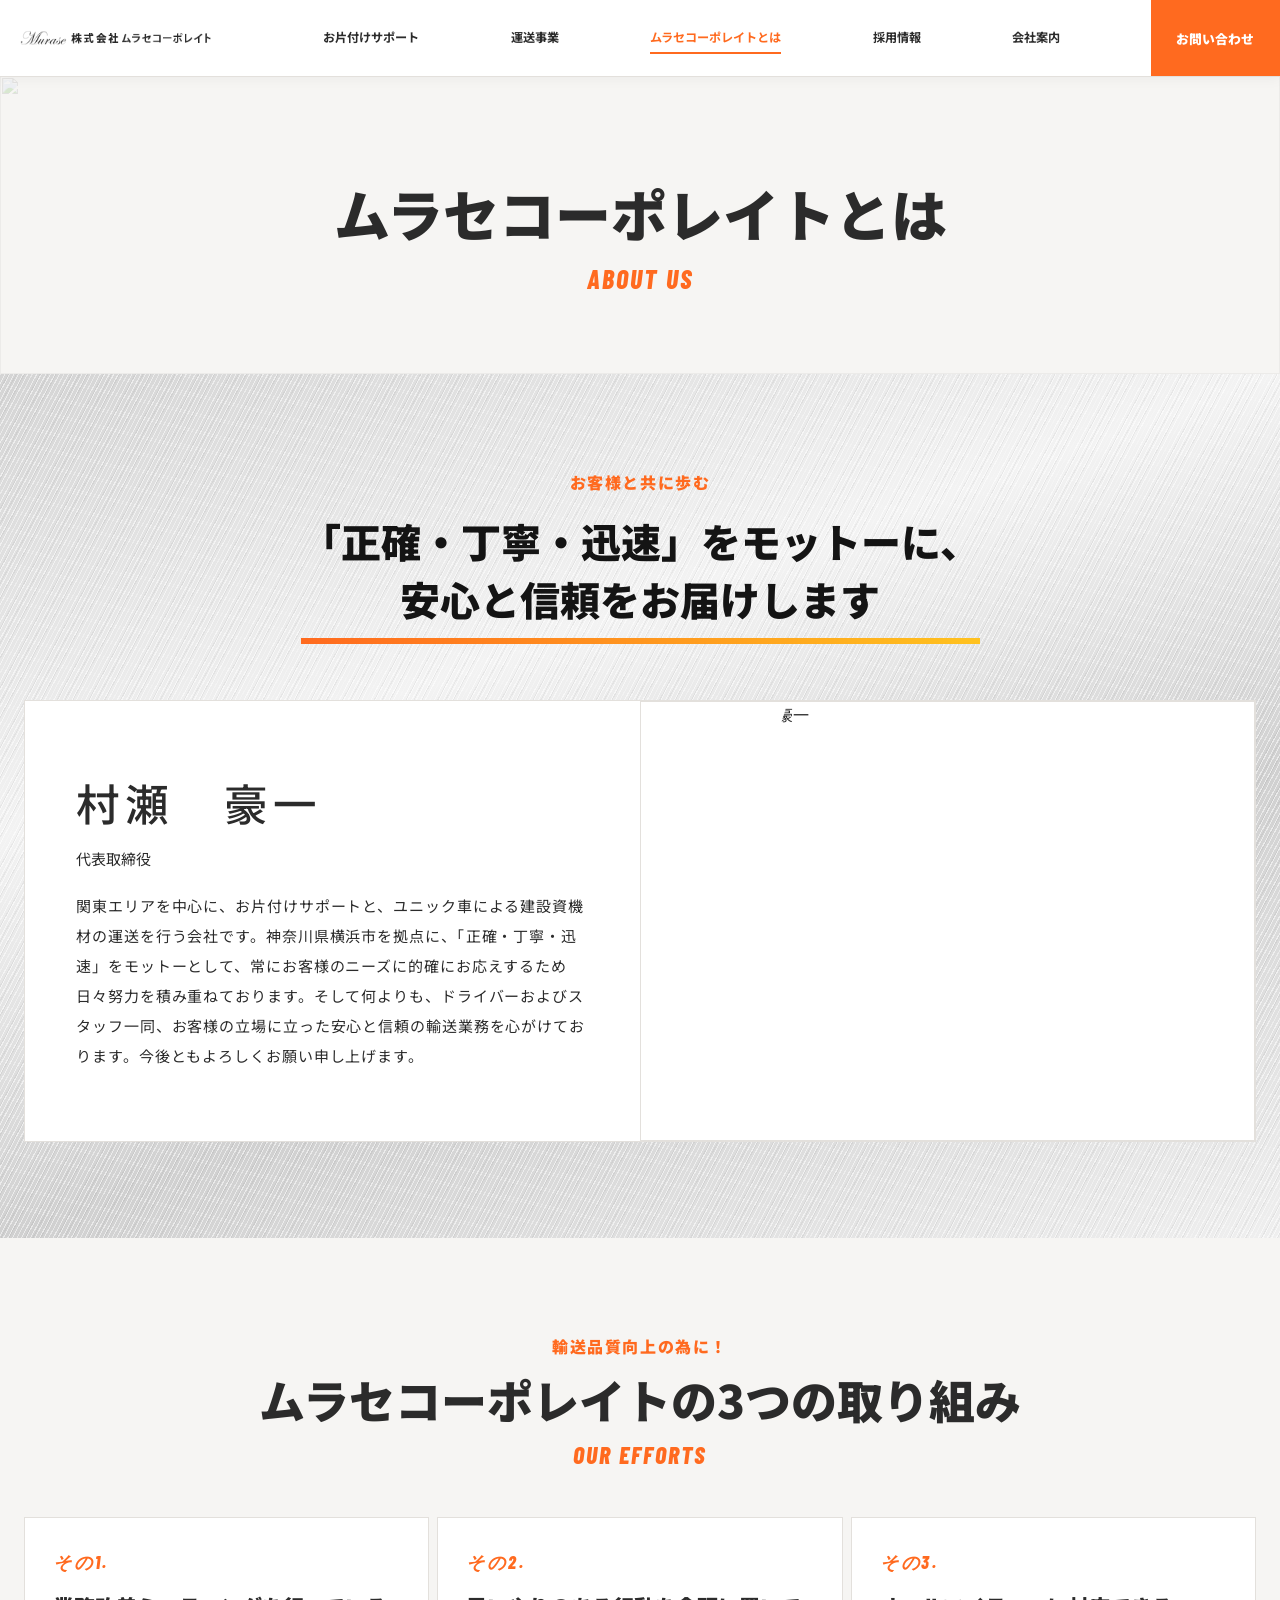
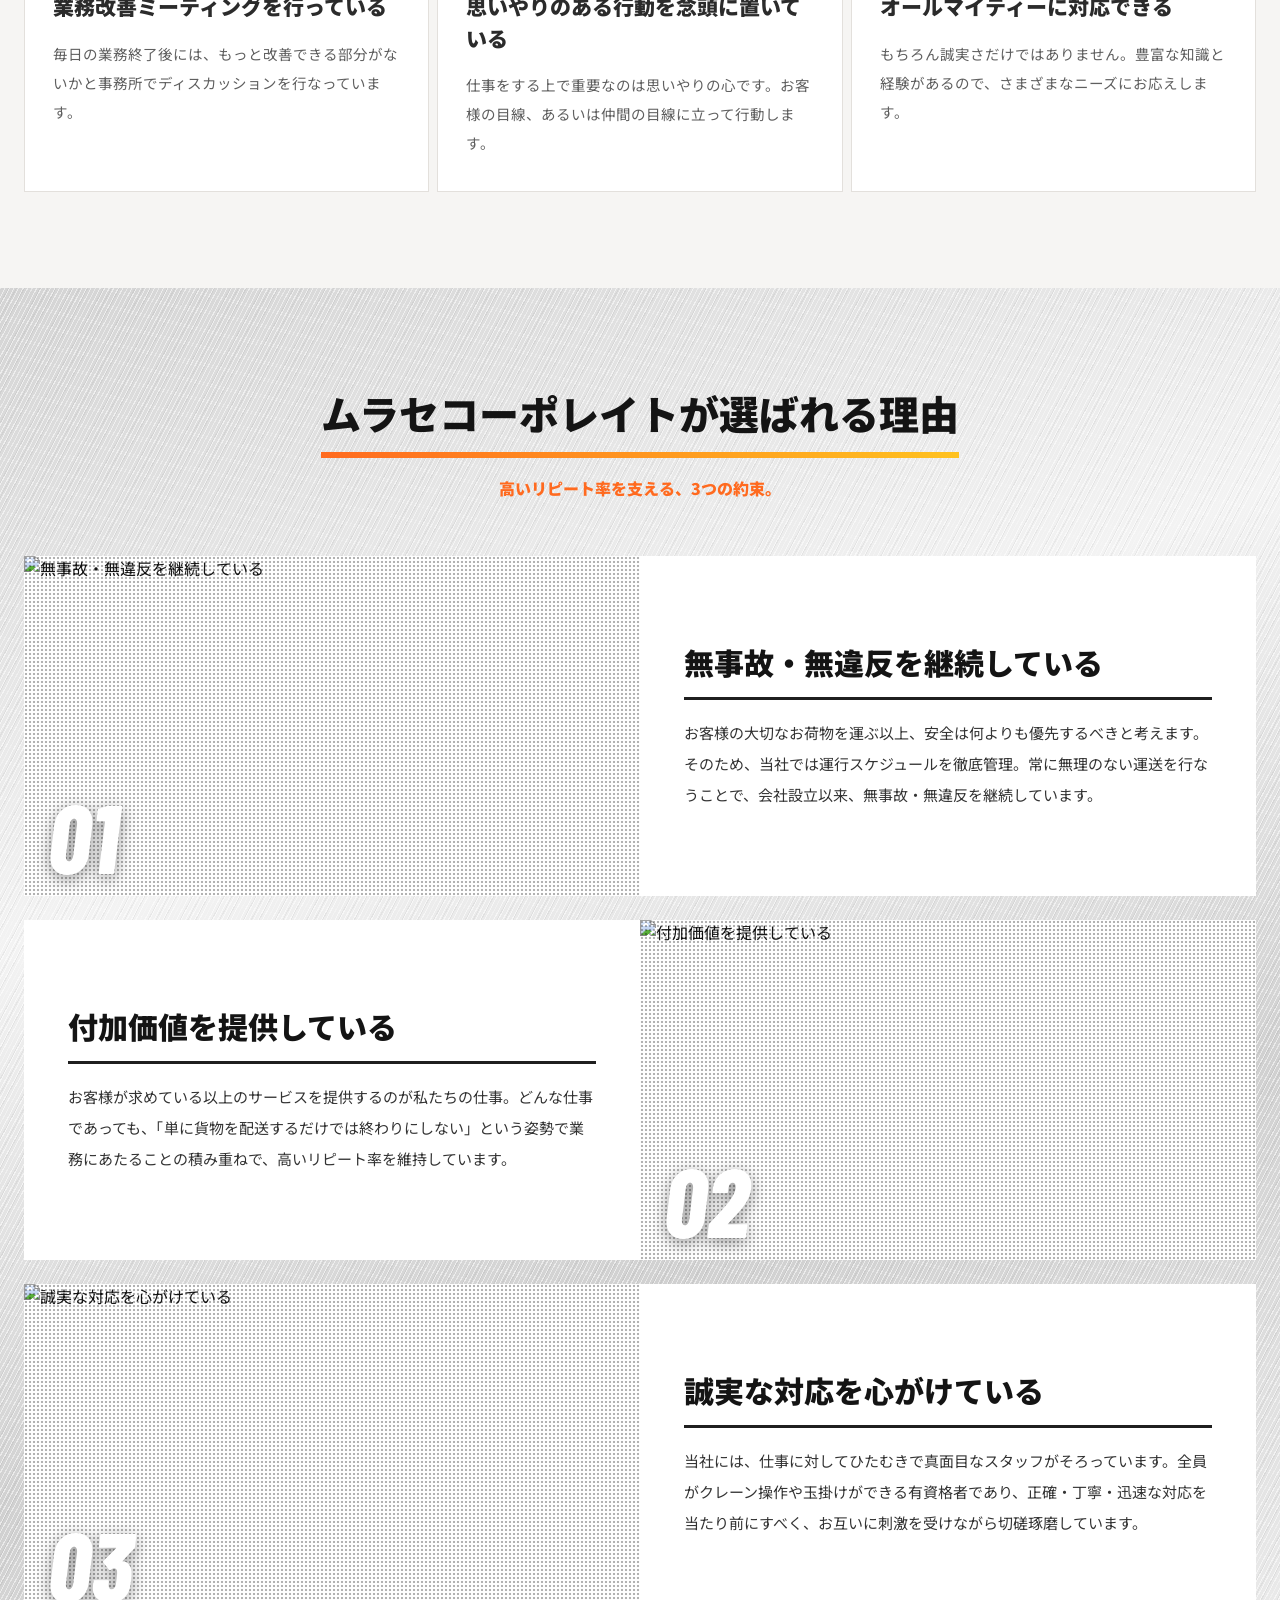
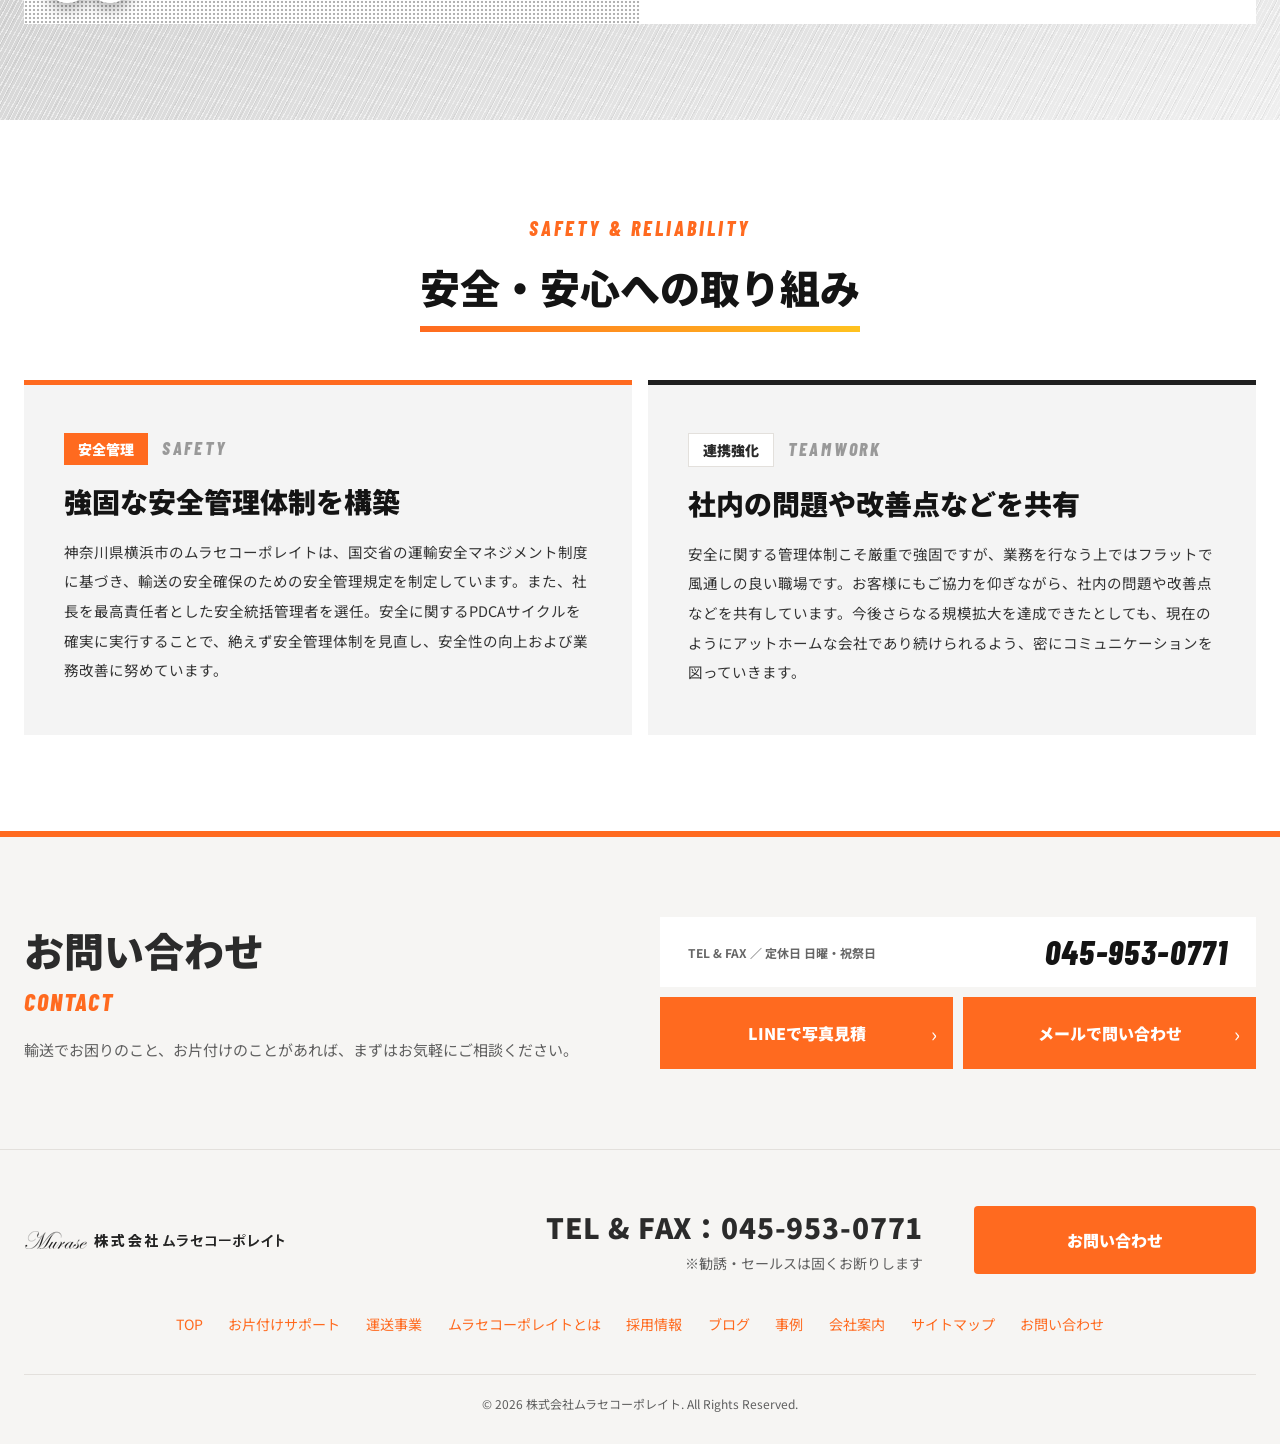
==== commit 851f2638: "黒背景を極力なくし、明るい配色に変更 - ヘッダーを白、フッターを薄いグレーに（ロゴは濃い色で表示） - 各ページの見出し帯・トップのMVを、写真の上に白いベールをかけた明るい見た目に - お問い合わ" ====
--- a/about.html
+++ b/about.html
@@ -25,6 +25,7 @@
 </style>
 
 <link rel="stylesheet" href="assets/mobile.css">
+<link rel="stylesheet" href="assets/light.css">
 <script src="assets/mobile.js" defer></script>
 </head>
 <body>
@@ -65,18 +66,18 @@
       <p style="margin: 0px; color: rgb(255, 106, 31); font-weight: 900; font-size: 16px; letter-spacing: 0.1em;">お客様と共に歩む</p>
       <h2 style="margin: 0px; font-size: clamp(26px, 3.2vw, 40px); font-weight: 900; line-height: 1.45; padding-bottom: 16px; background: linear-gradient(90deg, rgb(255, 106, 31), rgb(255, 194, 31)) center bottom / 100% 6px no-repeat;">「正確・丁寧・迅速」をモットーに、<br>安心と信頼をお届けします</h2>
     </div>
-    <div style="background: rgb(0, 0, 0); color: rgb(255, 255, 255); display: grid; grid-template-columns: minmax(0px, 1fr) minmax(0px, 1fr); align-items: stretch;">
+    <div class="lt-card" style="background: rgb(0, 0, 0); color: rgb(255, 255, 255); display: grid; grid-template-columns: minmax(0px, 1fr) minmax(0px, 1fr); align-items: stretch;">
       <div style="padding: clamp(32px, 5vw, 64px) clamp(24px, 4vw, 56px); display: flex; flex-direction: column; justify-content: center; gap: 22px;">
         <h3 style="margin: 0px; font-size: clamp(30px, 3.4vw, 44px); font-weight: 500; letter-spacing: 0.12em;">村瀬　豪一</h3>
         <span style="font-size: 15px; margin-top: -8px;">代表取締役</span>
         <p style="margin: 0px; font-size: 15px; line-height: 2; letter-spacing: 0.06em; text-wrap: pretty;">関東エリアを中心に、お片付けサポートと、ユニック車による建設資機材の運送を行う会社です。神奈川県横浜市を拠点に、「正確・丁寧・迅速」をモットーとして、常にお客様のニーズに的確にお応えするため日々努力を積み重ねております。そして何よりも、ドライバーおよびスタッフ一同、お客様の立場に立った安心と信頼の輸送業務を心がけております。今後ともよろしくお願い申し上げます。</p>
       </div>
-      <div style="position: relative; min-height: 440px; overflow: hidden; background: rgb(51, 51, 51);">
+      <div class="lt-card" style="position: relative; min-height: 440px; overflow: hidden; background: rgb(51, 51, 51);">
         <img src="https://images.unsplash.com/photo-1598273542724-f8d6723b0ed9?w=900&amp;q=80&amp;auto=format&amp;fit=crop" alt="代表取締役 村瀬 豪一" style="position: absolute; inset: 0px; width: 100%; height: 100%; object-fit: cover; object-position: center 25%;">
         <div style="position: absolute; inset: 0px; background: rgb(255, 255, 255); clip-path: polygon(0px 0px, 24% 0px, 0px 100%);"></div>
       </div>
     </div>
-  </div></section><section data-screen-label="02 About efforts" style="background-color: rgb(29, 29, 29); background-image: repeating-linear-gradient(45deg, rgba(255, 255, 255, 0.04) 0px, rgba(255, 255, 255, 0.04) 3px, transparent 3px, transparent 16px), repeating-linear-gradient(-45deg, rgba(255, 255, 255, 0.04) 0px, rgba(255, 255, 255, 0.04) 3px, transparent 3px, transparent 16px); color: rgb(255, 255, 255); padding: 96px 24px;">
+  </div></section><section class="lt-sec" data-screen-label="02 About efforts" style="background-color: rgb(29, 29, 29); background-image: repeating-linear-gradient(45deg, rgba(255, 255, 255, 0.04) 0px, rgba(255, 255, 255, 0.04) 3px, transparent 3px, transparent 16px), repeating-linear-gradient(-45deg, rgba(255, 255, 255, 0.04) 0px, rgba(255, 255, 255, 0.04) 3px, transparent 3px, transparent 16px); color: rgb(255, 255, 255); padding: 96px 24px;">
   <div style="max-width: 1290px; margin: 0px auto; display: flex; flex-direction: column; gap: 48px;">
     <div style="display: flex; flex-direction: column; align-items: center; text-align: center; gap: 8px;">
       <p style="margin: 0px; color: rgb(255, 106, 31); font-weight: 900; font-size: 16px; letter-spacing: 0.1em;">輸送品質向上の為に！</p>
@@ -84,17 +85,17 @@
       <span style="font: italic 800 24px &quot;Barlow Condensed&quot;, sans-serif; color: rgb(255, 106, 31); letter-spacing: 0.08em;">OUR EFFORTS</span>
     </div>
     <div style="display: grid; grid-template-columns: repeat(3, minmax(0px, 1fr)); gap: 8px;">
-      <div style="background: rgb(38, 38, 38); padding: clamp(24px, 2.6vw, 40px) clamp(18px, 2.2vw, 32px); display: flex; flex-direction: column; gap: 16px; border-top: 5px solid rgb(255, 106, 31);">
+      <div class="lt-card" style="background: rgb(38, 38, 38); padding: clamp(24px, 2.6vw, 40px) clamp(18px, 2.2vw, 32px); display: flex; flex-direction: column; gap: 16px; border-top: 5px solid rgb(255, 106, 31);">
         <span style="font: italic 800 18px &quot;Barlow Condensed&quot;, sans-serif; color: rgb(255, 106, 31); letter-spacing: 0.15em;">その1.</span>
         <h3 style="margin: 0px; font-size: 21px; font-weight: 900; line-height: 1.5;">業務改善ミーティングを行っている</h3>
         <p style="margin: 0px; font-size: 14.5px; line-height: 2; color: rgb(204, 204, 204);">毎日の業務終了後には、もっと改善できる部分がないかと事務所でディスカッションを行なっています。</p>
       </div>
-      <div style="background: rgb(38, 38, 38); padding: clamp(24px, 2.6vw, 40px) clamp(18px, 2.2vw, 32px); display: flex; flex-direction: column; gap: 16px; border-top: 5px solid rgb(255, 106, 31);">
+      <div class="lt-card" style="background: rgb(38, 38, 38); padding: clamp(24px, 2.6vw, 40px) clamp(18px, 2.2vw, 32px); display: flex; flex-direction: column; gap: 16px; border-top: 5px solid rgb(255, 106, 31);">
         <span style="font: italic 800 18px &quot;Barlow Condensed&quot;, sans-serif; color: rgb(255, 106, 31); letter-spacing: 0.15em;">その2.</span>
         <h3 style="margin: 0px; font-size: 21px; font-weight: 900; line-height: 1.5;">思いやりのある行動を念頭に置いている</h3>
         <p style="margin: 0px; font-size: 14.5px; line-height: 2; color: rgb(204, 204, 204);">仕事をする上で重要なのは思いやりの心です。お客様の目線、あるいは仲間の目線に立って行動します。</p>
       </div>
-      <div style="background: rgb(38, 38, 38); padding: clamp(24px, 2.6vw, 40px) clamp(18px, 2.2vw, 32px); display: flex; flex-direction: column; gap: 16px; border-top: 5px solid rgb(255, 106, 31);">
+      <div class="lt-card" style="background: rgb(38, 38, 38); padding: clamp(24px, 2.6vw, 40px) clamp(18px, 2.2vw, 32px); display: flex; flex-direction: column; gap: 16px; border-top: 5px solid rgb(255, 106, 31);">
         <span style="font: italic 800 18px &quot;Barlow Condensed&quot;, sans-serif; color: rgb(255, 106, 31); letter-spacing: 0.15em;">その3.</span>
         <h3 style="margin: 0px; font-size: 21px; font-weight: 900; line-height: 1.5;">オールマイティーに対応できる</h3>
         <p style="margin: 0px; font-size: 14.5px; line-height: 2; color: rgb(204, 204, 204);">もちろん誠実さだけではありません。豊富な知識と経験があるので、さまざまなニーズにお応えします。</p>
@@ -151,11 +152,11 @@
       <p style="margin: 0px; font-size: 14.5px; line-height: 2.05; color: rgb(51, 51, 51);">神奈川県横浜市のムラセコーポレイトは、国交省の運輸安全マネジメント制度に基づき、輸送の安全確保のための安全管理規定を制定しています。また、社長を最高責任者とした安全統括管理者を選任。安全に関するPDCAサイクルを確実に実行することで、絶えず安全管理体制を見直し、安全性の向上および業務改善に努めています。</p>
     </div>
     <div style="background: rgb(244, 244, 244); padding: 48px 40px; display: flex; flex-direction: column; gap: 16px; border-top: 5px solid rgb(31, 31, 31);">
-      <div style="display: flex; align-items: baseline; gap: 14px;"><span style="background: rgb(31, 31, 31); color: rgb(255, 255, 255); font-size: 14px; font-weight: 900; padding: 6px 14px;">連携強化</span><span style="font: italic 800 18px &quot;Barlow Condensed&quot;, sans-serif; color: rgb(153, 153, 153); letter-spacing: 0.15em;">TEAMWORK</span></div>
+      <div style="display: flex; align-items: baseline; gap: 14px;"><span class="lt-card" style="background: rgb(31, 31, 31); color: rgb(255, 255, 255); font-size: 14px; font-weight: 900; padding: 6px 14px;">連携強化</span><span style="font: italic 800 18px &quot;Barlow Condensed&quot;, sans-serif; color: rgb(153, 153, 153); letter-spacing: 0.15em;">TEAMWORK</span></div>
       <h3 style="margin: 0px; font-size: clamp(22px, 2.4vw, 28px); font-weight: 900;">社内の問題や改善点などを共有</h3>
       <p style="margin: 0px; font-size: 14.5px; line-height: 2.05; color: rgb(51, 51, 51);">安全に関する管理体制こそ厳重で強固ですが、業務を行なう上ではフラットで風通しの良い職場です。お客様にもご協力を仰ぎながら、社内の問題や改善点などを共有しています。今後さらなる規模拡大を達成できたとしても、現在のようにアットホームな会社であり続けられるよう、密にコミュニケーションを図っていきます。</p>
     </div>
-  </div></section><section data-screen-label="10 Contact" style="background-color: rgb(29, 29, 29); background-image: repeating-linear-gradient(45deg, rgba(255, 255, 255, 0.04) 0px, rgba(255, 255, 255, 0.04) 3px, transparent 3px, transparent 16px), repeating-linear-gradient(-45deg, rgba(255, 255, 255, 0.04) 0px, rgba(255, 255, 255, 0.04) 3px, transparent 3px, transparent 16px); color: rgb(255, 255, 255); padding: 80px 24px; border-top: 6px solid rgb(255, 106, 31);">
+  </div></section><section class="lt-sec" data-screen-label="10 Contact" style="background-color: rgb(29, 29, 29); background-image: repeating-linear-gradient(45deg, rgba(255, 255, 255, 0.04) 0px, rgba(255, 255, 255, 0.04) 3px, transparent 3px, transparent 16px), repeating-linear-gradient(-45deg, rgba(255, 255, 255, 0.04) 0px, rgba(255, 255, 255, 0.04) 3px, transparent 3px, transparent 16px); color: rgb(255, 255, 255); padding: 80px 24px; border-top: 6px solid rgb(255, 106, 31);">
   <div style="max-width: 1290px; margin: 0px auto; display: grid; grid-template-columns: repeat(auto-fit, minmax(320px, 1fr)); gap: 40px; align-items: center;">
     <div style="display: flex; flex-direction: column; gap: 8px;">
       <h2 style="margin: 0px; font-size: clamp(26px, 3.2vw, 40px); font-weight: 900;">お問い合わせ</h2>
--- a/assets/mobile.css
+++ b/assets/mobile.css
@@ -123,6 +123,13 @@
   /* トップのMV見出し：1行に収まる大きさに */
   [data-screen-label="01 Hero"] h1 { font-size: clamp(21px, 6.3vw, 32px) !important; }
 
+  /* 採用情報「数字で見る」：スマホ・タブレットは2列 */
+  .numbers-grid { grid-template-columns: repeat(2, minmax(0, 1fr)) !important; }
+  .numbers-grid > div { padding: 24px 12px !important; }
+  .numbers-grid > div > span:first-child { font-size: clamp(26px, 7.6vw, 40px) !important; }
+  .numbers-grid > div > span:nth-child(2) { font-size: 13.5px !important; word-break: keep-all; overflow-wrap: anywhere; }
+  .numbers-grid > div > span:nth-child(3) { font-size: 12px !important; }
+
   /* ---------- 余白 ---------- */
   section { padding-left: 0 !important; padding-right: 0 !important; }
   section > div { padding-left: 20px !important; padding-right: 20px !important; }
--- a/assets/light.css
+++ b/assets/light.css
@@ -0,0 +1,117 @@
+/* =========================================================
+   黒背景を極力なくす（明るい配色に置き換え）
+   ========================================================= */
+:root {
+  --lt-ink: #2b2b2b;
+  --lt-sub: #5f5f5f;
+  --lt-bg: #f6f5f3;
+  --lt-line: #e3e0dc;
+}
+
+/* ---------- ヘッダー：白 ---------- */
+.site-header {
+  background: #fff !important;
+  color: var(--lt-ink) !important;
+  box-shadow: 0 1px 0 var(--lt-line), 0 4px 12px rgba(0, 0, 0, 0.04);
+}
+.site-header > a:first-child img,
+footer img[src*="logo-white"] {
+  filter: brightness(0);
+  opacity: 0.85;
+}
+.site-nav a[style*="color: rgb(255, 255, 255)"] {
+  color: var(--lt-ink) !important;
+}
+.nav-burger span,
+.nav-burger span::before,
+.nav-burger span::after {
+  background: var(--lt-ink) !important;
+}
+.nav-burger[aria-expanded="true"] span { background: transparent !important; }
+@media (max-width: 900px) {
+  .site-nav {
+    background: #fff !important;
+    border-top: 1px solid var(--lt-line) !important;
+  }
+  .site-nav a { border-bottom: 1px solid var(--lt-line) !important; }
+}
+
+/* ---------- フッター：薄いグレー ---------- */
+footer {
+  background: var(--lt-bg) !important;
+  color: var(--lt-sub) !important;
+  border-top: 1px solid var(--lt-line);
+}
+footer [style*="color: rgb(255, 255, 255)"]:not([style*="background: rgb(255, 106, 31)"]) {
+  color: var(--lt-ink) !important;
+}
+footer [style*="color: rgb(204, 204, 204)"] { color: var(--lt-sub) !important; }
+footer [style*="border-top: 1px solid rgb(42, 42, 42)"] { border-top-color: var(--lt-line) !important; }
+
+/* ---------- 各ページの見出し帯：写真の上に白いベール ---------- */
+[data-screen-label="Page header"] {
+  background: var(--lt-bg) !important;
+  color: var(--lt-ink) !important;
+}
+[data-screen-label="Page header"] > div[style*="position: absolute"] {
+  display: none !important;
+}
+[data-screen-label="Page header"] > img {
+  opacity: 0.18 !important;
+}
+
+/* ---------- トップのMV：明るいベール＋濃い文字 ---------- */
+[data-screen-label="01 Hero"] {
+  background: #fff !important;
+}
+[data-screen-label="01 Hero"] > div[style*="linear-gradient(90deg"] {
+  background: linear-gradient(90deg, rgba(255, 255, 255, 0.94) 0%, rgba(255, 255, 255, 0.82) 48%, rgba(255, 255, 255, 0.2) 100%) !important;
+}
+[data-screen-label="01 Hero"] > div[style*="radial-gradient"] { display: none !important; }
+[data-screen-label="01 Hero"] > div[style*="Barlow Condensed"] { color: rgba(255, 106, 31, 0.08) !important; }
+[data-screen-label="01 Hero"] h1 {
+  color: var(--lt-ink) !important;
+  text-shadow: none !important;
+}
+[data-screen-label="01 Hero"] p,
+[data-screen-label="01 Hero"] a[href="business.html"] {
+  color: var(--lt-ink) !important;
+}
+[data-screen-label="01 Hero"] a[href="business.html"] { border-bottom-color: rgba(0, 0, 0, 0.35) !important; }
+
+/* ---------- 黒いセクション・カード・ボタン ---------- */
+.lt-sec {
+  background: var(--lt-bg) !important;
+  color: var(--lt-ink) !important;
+}
+.lt-card {
+  background: #fff !important;
+  color: var(--lt-ink) !important;
+  border: 1px solid var(--lt-line) !important;
+}
+.lt-btn {
+  background: rgb(255, 106, 31) !important;
+  color: #fff !important;
+}
+/* 中の白文字・薄いグレー文字を読みやすく */
+:is(.lt-sec, .lt-card) :is([style^="color: rgb(255, 255, 255)"], [style*="; color: rgb(255, 255, 255)"]):not([style*="background: rgb(255, 106, 31)"]):not([style*="background: rgb(6, 199, 85)"]):not([style*="background: linear-gradient"]):not(.lt-btn) {
+  color: var(--lt-ink) !important;
+}
+:is(.lt-sec, .lt-card) :is([style*="color: rgb(204, 204, 204)"], [style*="color: rgb(221, 221, 221)"], [style*="color: rgb(238, 238, 238)"], [style*="color: rgb(170, 170, 170)"], [style*="color: rgb(187, 187, 187)"]) {
+  color: var(--lt-sub) !important;
+}
+
+/* 募集要項：選択していないタブ */
+[data-tab-btn][style*="rgb(31, 31, 31)"] {
+  background: #fff !important;
+  color: var(--lt-ink) !important;
+  box-shadow: inset 0 0 0 1px var(--lt-line);
+}
+
+/* お片付けサポート：対応可能物件の丸 */
+[data-screen-label="04 Support property"] div[style*="border-radius: 50%"] {
+  background: #fff !important;
+  box-shadow: inset 0 0 0 2px rgb(255, 106, 31);
+}
+[data-screen-label="04 Support property"] div[style*="border-radius: 50%"] > div[style*="position: absolute"] { display: none !important; }
+[data-screen-label="04 Support property"] div[style*="border-radius: 50%"] > span { color: var(--lt-ink) !important; }
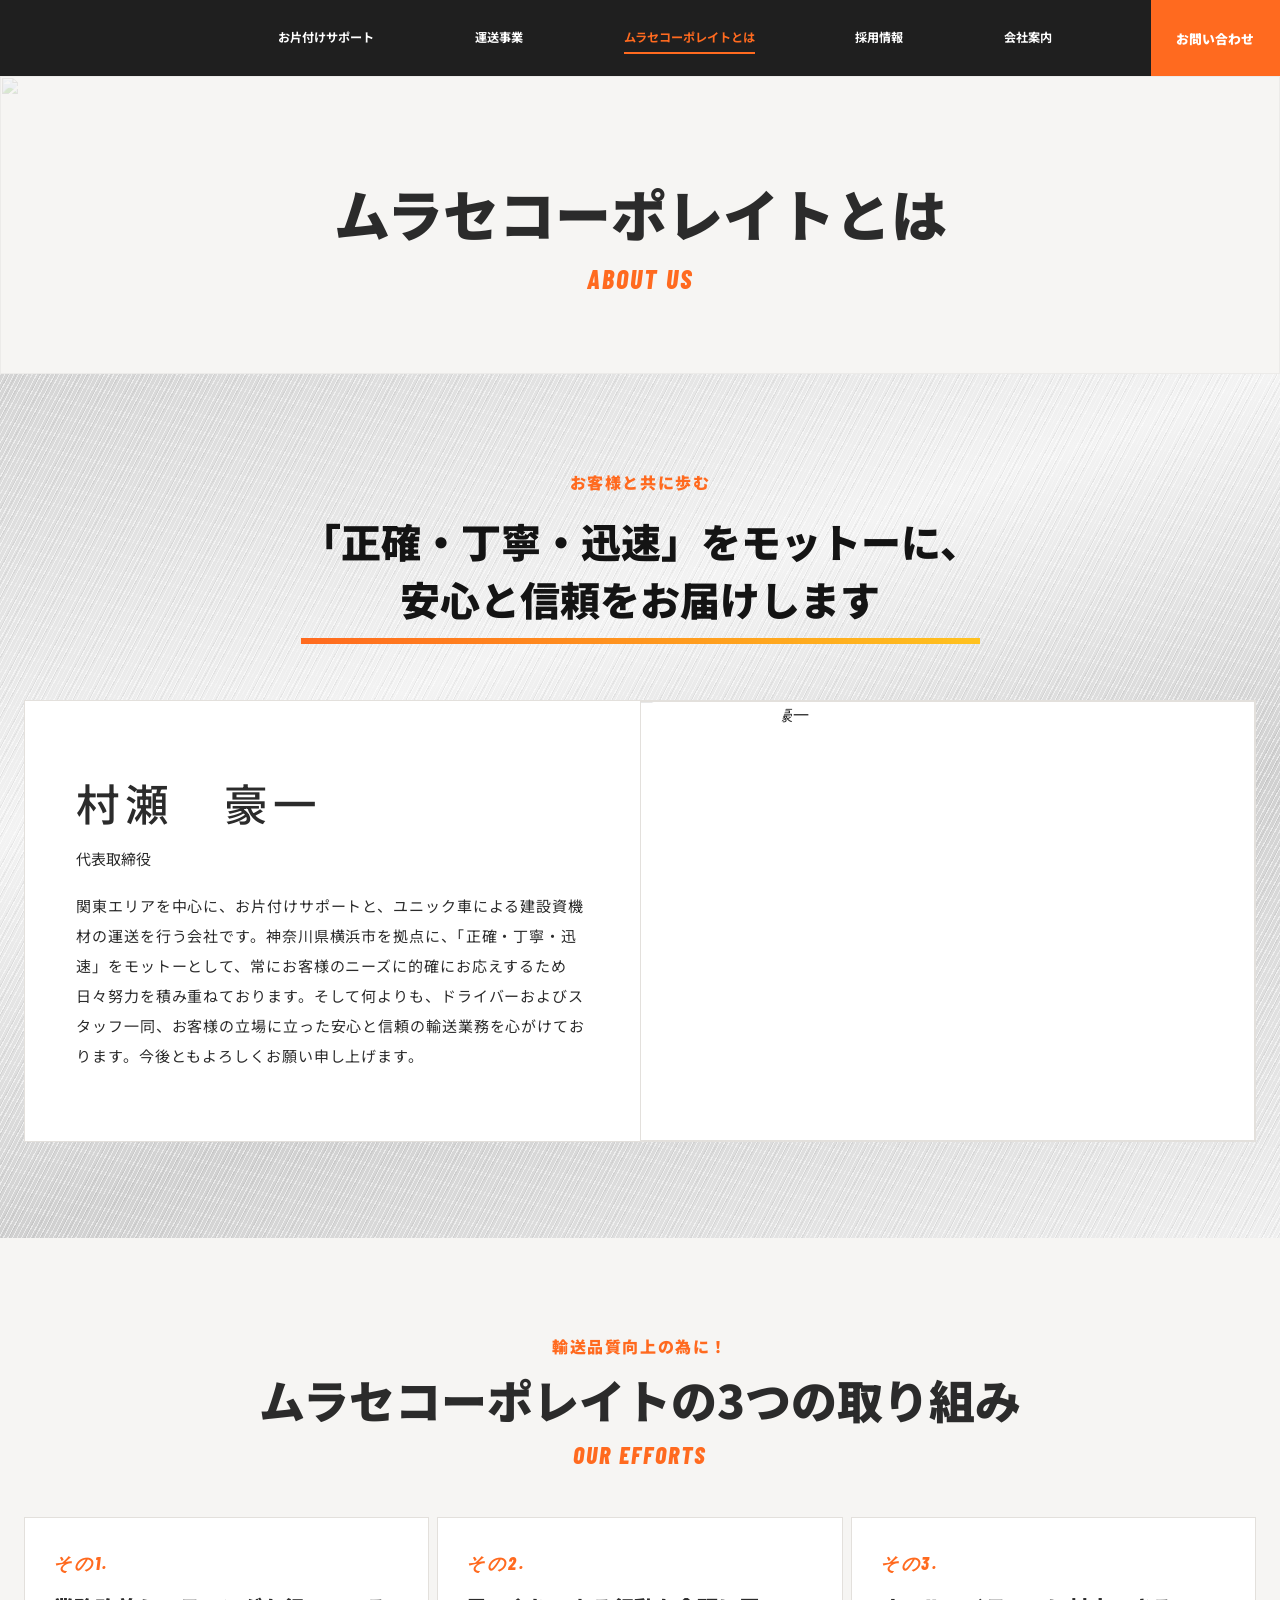
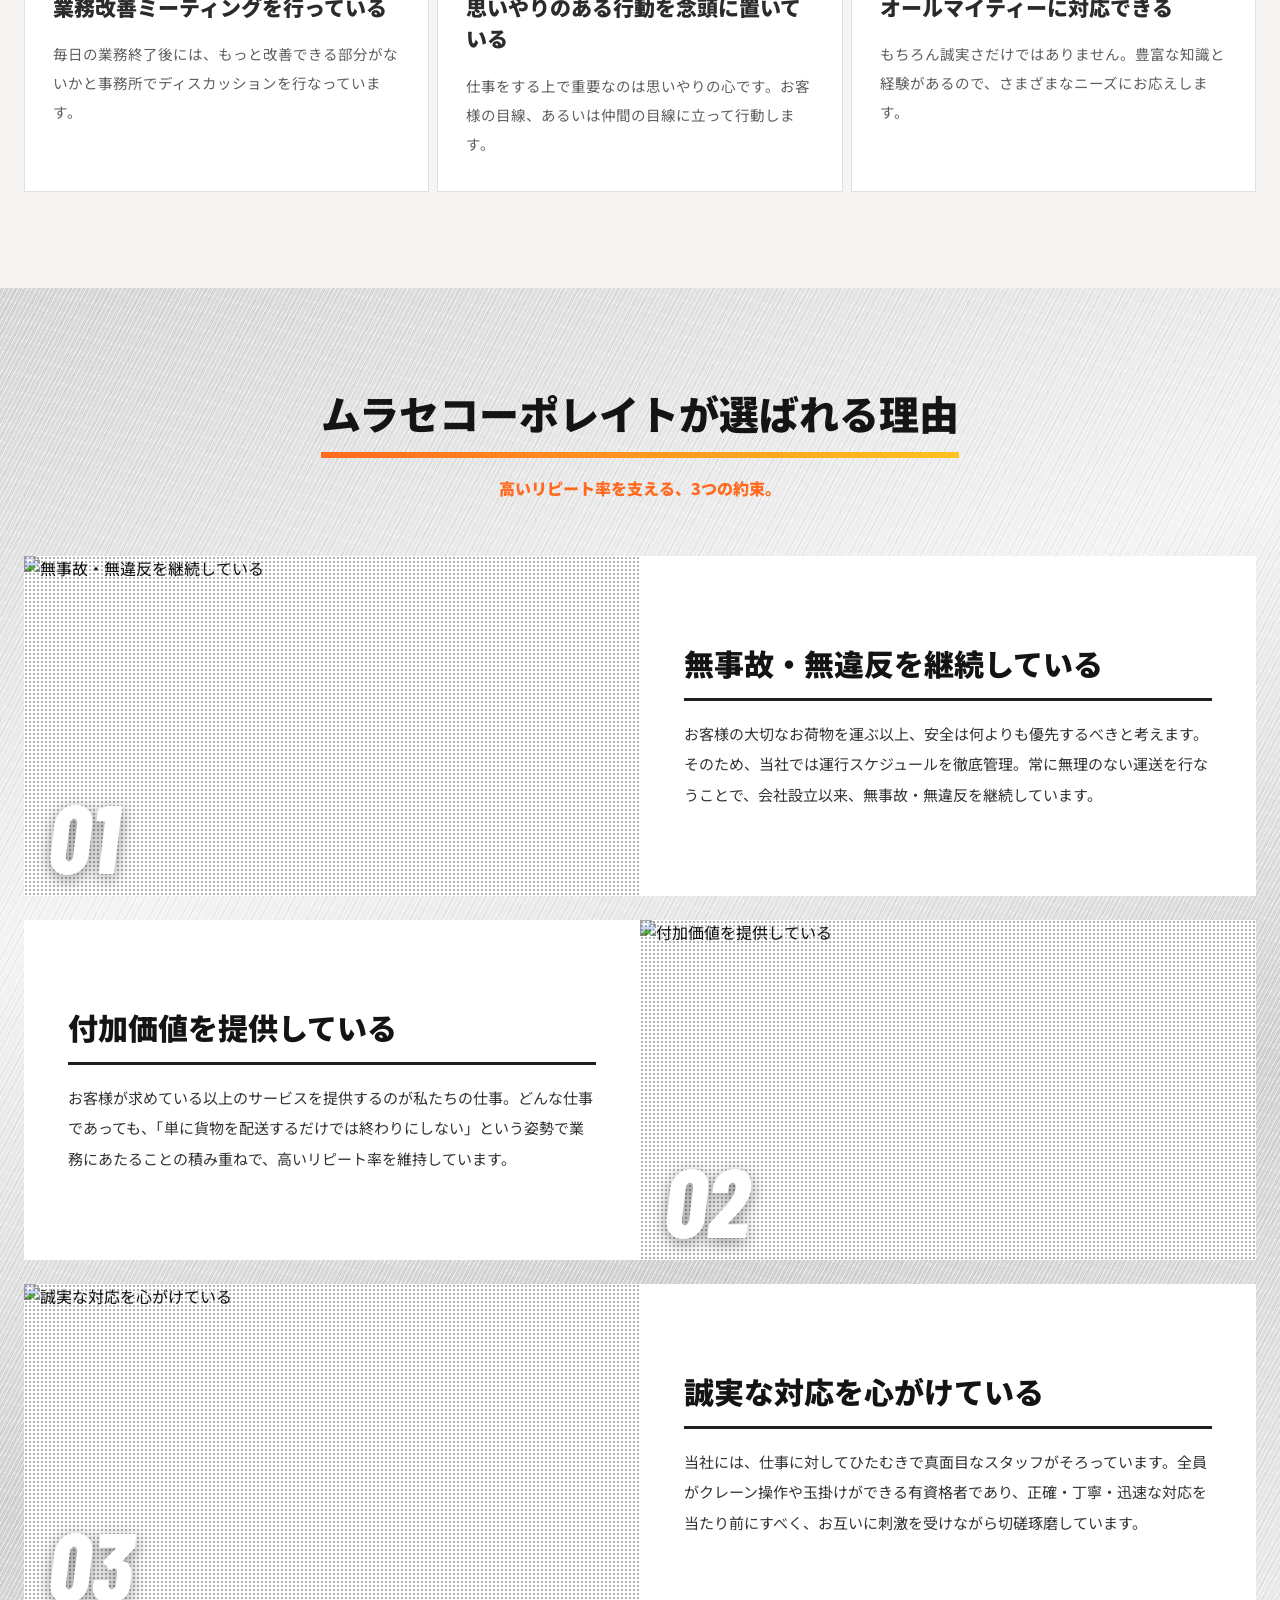
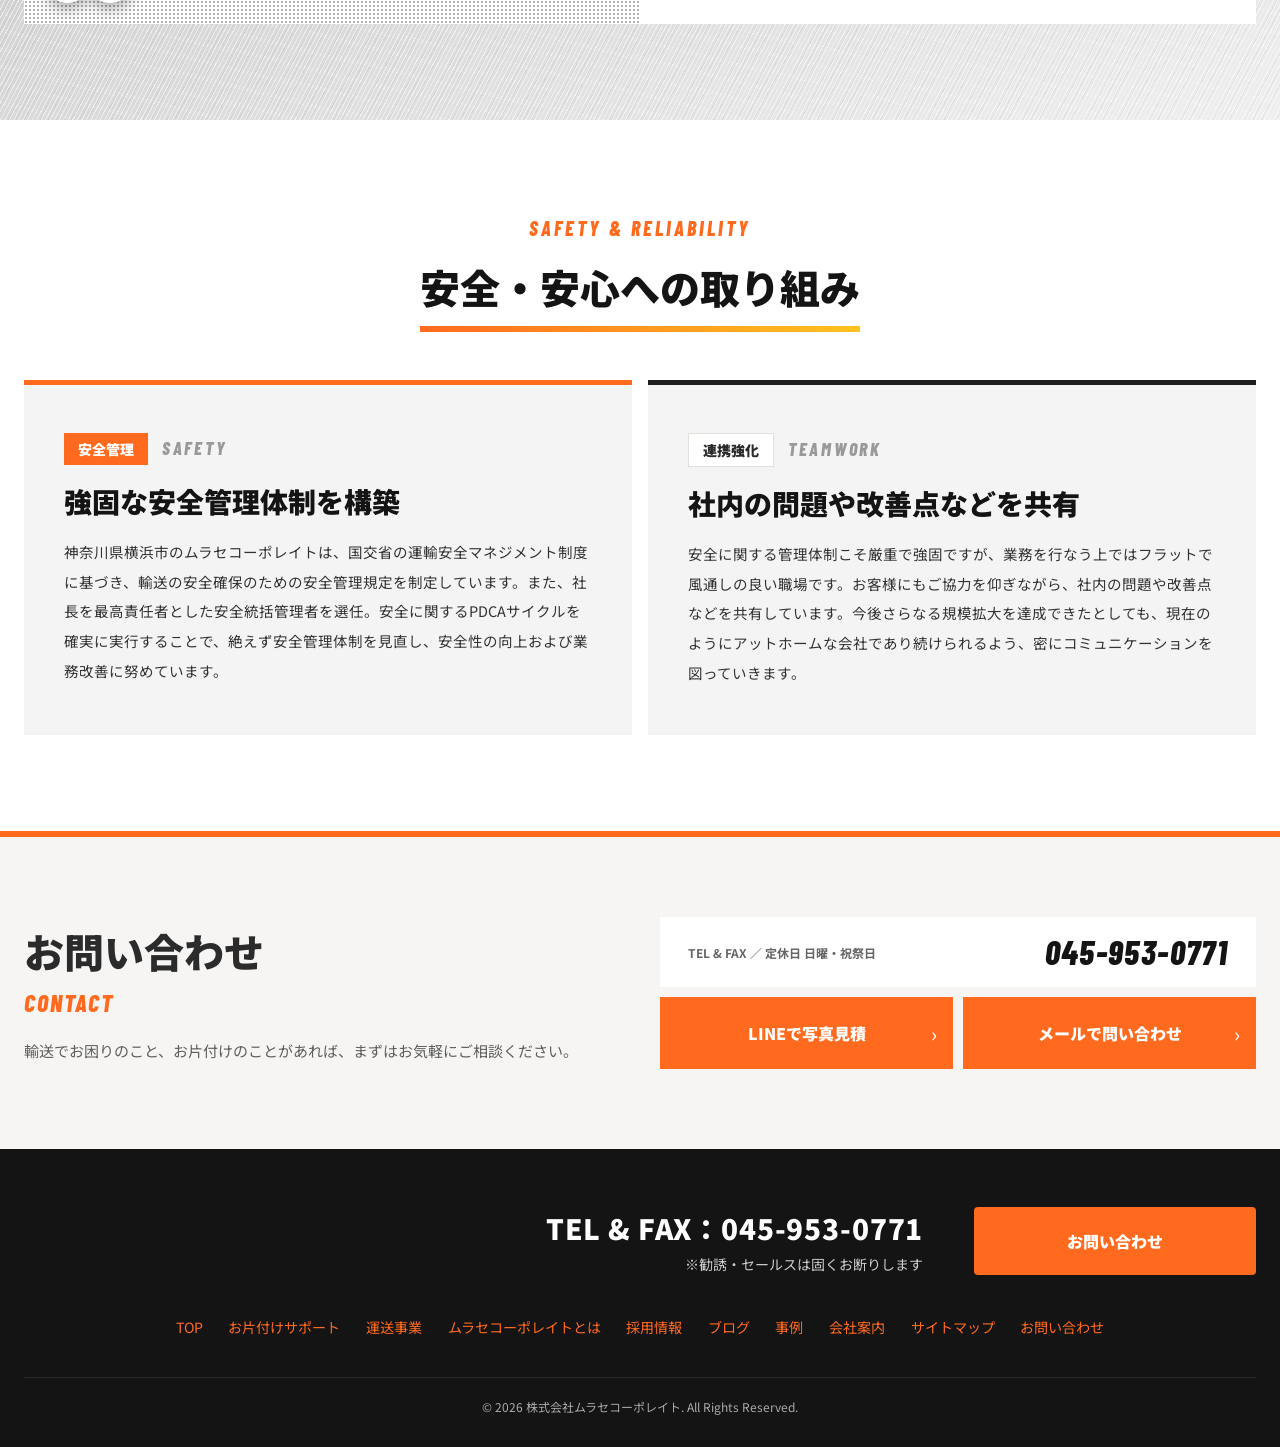
==== commit cd4b1dc7: "ヘッダー・フッターのロゴを金色のロゴに差し替え - 指定のロゴ画像（黒地・金文字）から文字部分を切り出して表示 - 画像の黒地はヘッダー・フッターの黒になじむよう重ねて表示  Co-Authored-" ====
--- a/about.html
+++ b/about.html
@@ -31,7 +31,7 @@
 <body>
 <div style="min-height: 100vh; background: rgb(255, 255, 255);"><header class="site-header" style="position: sticky; top: 0px; z-index: 50; background: rgb(31, 31, 31); color: rgb(255, 255, 255); display: flex; align-items: stretch; min-height: 76px; flex-wrap: nowrap;">
   <a href="index.html" style="display: flex; align-items: center; padding: 10px clamp(12px, 1.6vw, 24px); flex: 0 0 auto;">
-    <img src="assets/logo-white.png" alt="株式会社ムラセコーポレイト" style="height: auto; width: clamp(150px, 15vw, 262px); max-height: 29px; object-fit: contain; display: block; flex: 0 0 auto;">
+    <span class="brand-logo brand-logo--header" role="img" aria-label="株式会社ムラセコーポレイト"></span>
   </a>
   
   <nav id="site-nav" class="site-nav" style="display: flex; flex-wrap: nowrap; align-items: center; justify-content: space-evenly; gap: clamp(10px, 1.3vw, 26px); flex: 1 1 auto; min-width: 0px; overflow-x: auto; scrollbar-width: none; padding: 10px clamp(8px, 1.2vw, 24px); font-size: clamp(11px, 0.95vw, 14px); font-weight: 700; white-space: nowrap;">
@@ -173,7 +173,7 @@
   </div></section><footer style="background: rgb(20, 20, 20); color: rgb(170, 170, 170); padding: 56px 24px 32px;">
   <div style="max-width: 1290px; margin: 0px auto; display: flex; flex-direction: column; gap: 40px;">
     <div style="display: flex; flex-wrap: wrap; align-items: center; justify-content: space-between; gap: 28px 48px;">
-      <img src="assets/logo-white.png" alt="株式会社ムラセコーポレイト" style="height: 29px; width: auto; display: block;">
+      <span class="brand-logo brand-logo--footer" role="img" aria-label="株式会社ムラセコーポレイト"></span>
       <div style="display: flex; flex-wrap: nowrap; align-items: center; justify-content: flex-end; gap: clamp(24px, 4vw, 72px); margin-left: auto;">
         <div style="display: flex; flex-direction: column; align-items: flex-end; text-align: right; gap: 6px;">
           <span style="font-size: clamp(22px, 2.4vw, 28px); font-weight: 900; color: rgb(255, 255, 255); letter-spacing: 0.03em;">TEL &amp; FAX：045-953-0771</span>
--- a/assets/mobile.css
+++ b/assets/mobile.css
@@ -1,6 +1,20 @@
 /* スマホ表示用の調整（既存のインラインスタイルを上書きします） */
 html { -webkit-text-size-adjust: 100%; }
 img { max-width: 100%; }
+
+/* ---------- ロゴ（金色・黒地の画像から文字部分を切り出して表示） ---------- */
+/* 元画像 857×415 のうち、x128〜688 / y76〜304（560×228）を表示 */
+.brand-logo {
+  display: block;
+  flex: 0 0 auto;
+  aspect-ratio: 560 / 228;
+  background: url("https://d1i7na1hjknxjq.cloudfront.net/uploads/storage/image/file/115624/optimized_Ks-Byx4n6k48uVnqM26_pg.png") no-repeat;
+  background-size: 153.04% auto;
+  background-position: 43.1% 40.64%;
+  mix-blend-mode: screen; /* 画像の黒地をヘッダー・フッターの黒になじませる */
+}
+.brand-logo--header { height: clamp(50px, 4.4vw, 62px); }
+.brand-logo--footer { height: 72px; }
 
 /* PCでは非表示の要素 */
 .nav-burger { display: none; }
@@ -10,7 +24,7 @@
   /* ---------- ヘッダー / ナビ ---------- */
   .site-header { min-height: 64px !important; }
   .site-header > a:first-child { padding: 10px 12px !important; }
-  .site-header > a:first-child img { width: 150px !important; max-height: 26px !important; }
+  .site-header .brand-logo--header { height: 48px; }
 
   .site-header .header-cta {
     font-size: 13px !important;
@@ -195,7 +209,7 @@
 }
 
 @media (max-width: 380px) {
-  .site-header > a:first-child img { width: 128px !important; }
+  .site-header .brand-logo--header { height: 42px; }
   .site-header .header-cta { padding: 0 10px !important; font-size: 12px !important; }
   .nav-burger { width: 48px; }
 }
--- a/assets/light.css
+++ b/assets/light.css
@@ -8,45 +8,7 @@
   --lt-line: #e3e0dc;
 }
 
-/* ---------- ヘッダー：白 ---------- */
-.site-header {
-  background: #fff !important;
-  color: var(--lt-ink) !important;
-  box-shadow: 0 1px 0 var(--lt-line), 0 4px 12px rgba(0, 0, 0, 0.04);
-}
-.site-header > a:first-child img,
-footer img[src*="logo-white"] {
-  filter: brightness(0);
-  opacity: 0.85;
-}
-.site-nav a[style*="color: rgb(255, 255, 255)"] {
-  color: var(--lt-ink) !important;
-}
-.nav-burger span,
-.nav-burger span::before,
-.nav-burger span::after {
-  background: var(--lt-ink) !important;
-}
-.nav-burger[aria-expanded="true"] span { background: transparent !important; }
-@media (max-width: 900px) {
-  .site-nav {
-    background: #fff !important;
-    border-top: 1px solid var(--lt-line) !important;
-  }
-  .site-nav a { border-bottom: 1px solid var(--lt-line) !important; }
-}
-
-/* ---------- フッター：薄いグレー ---------- */
-footer {
-  background: var(--lt-bg) !important;
-  color: var(--lt-sub) !important;
-  border-top: 1px solid var(--lt-line);
-}
-footer [style*="color: rgb(255, 255, 255)"]:not([style*="background: rgb(255, 106, 31)"]) {
-  color: var(--lt-ink) !important;
-}
-footer [style*="color: rgb(204, 204, 204)"] { color: var(--lt-sub) !important; }
-footer [style*="border-top: 1px solid rgb(42, 42, 42)"] { border-top-color: var(--lt-line) !important; }
+/* ヘッダー・フッターは黒背景のまま（mobile.css・各ページの指定を使用） */
 
 /* ---------- 各ページの見出し帯：写真の上に白いベール ---------- */
 [data-screen-label="Page header"] {
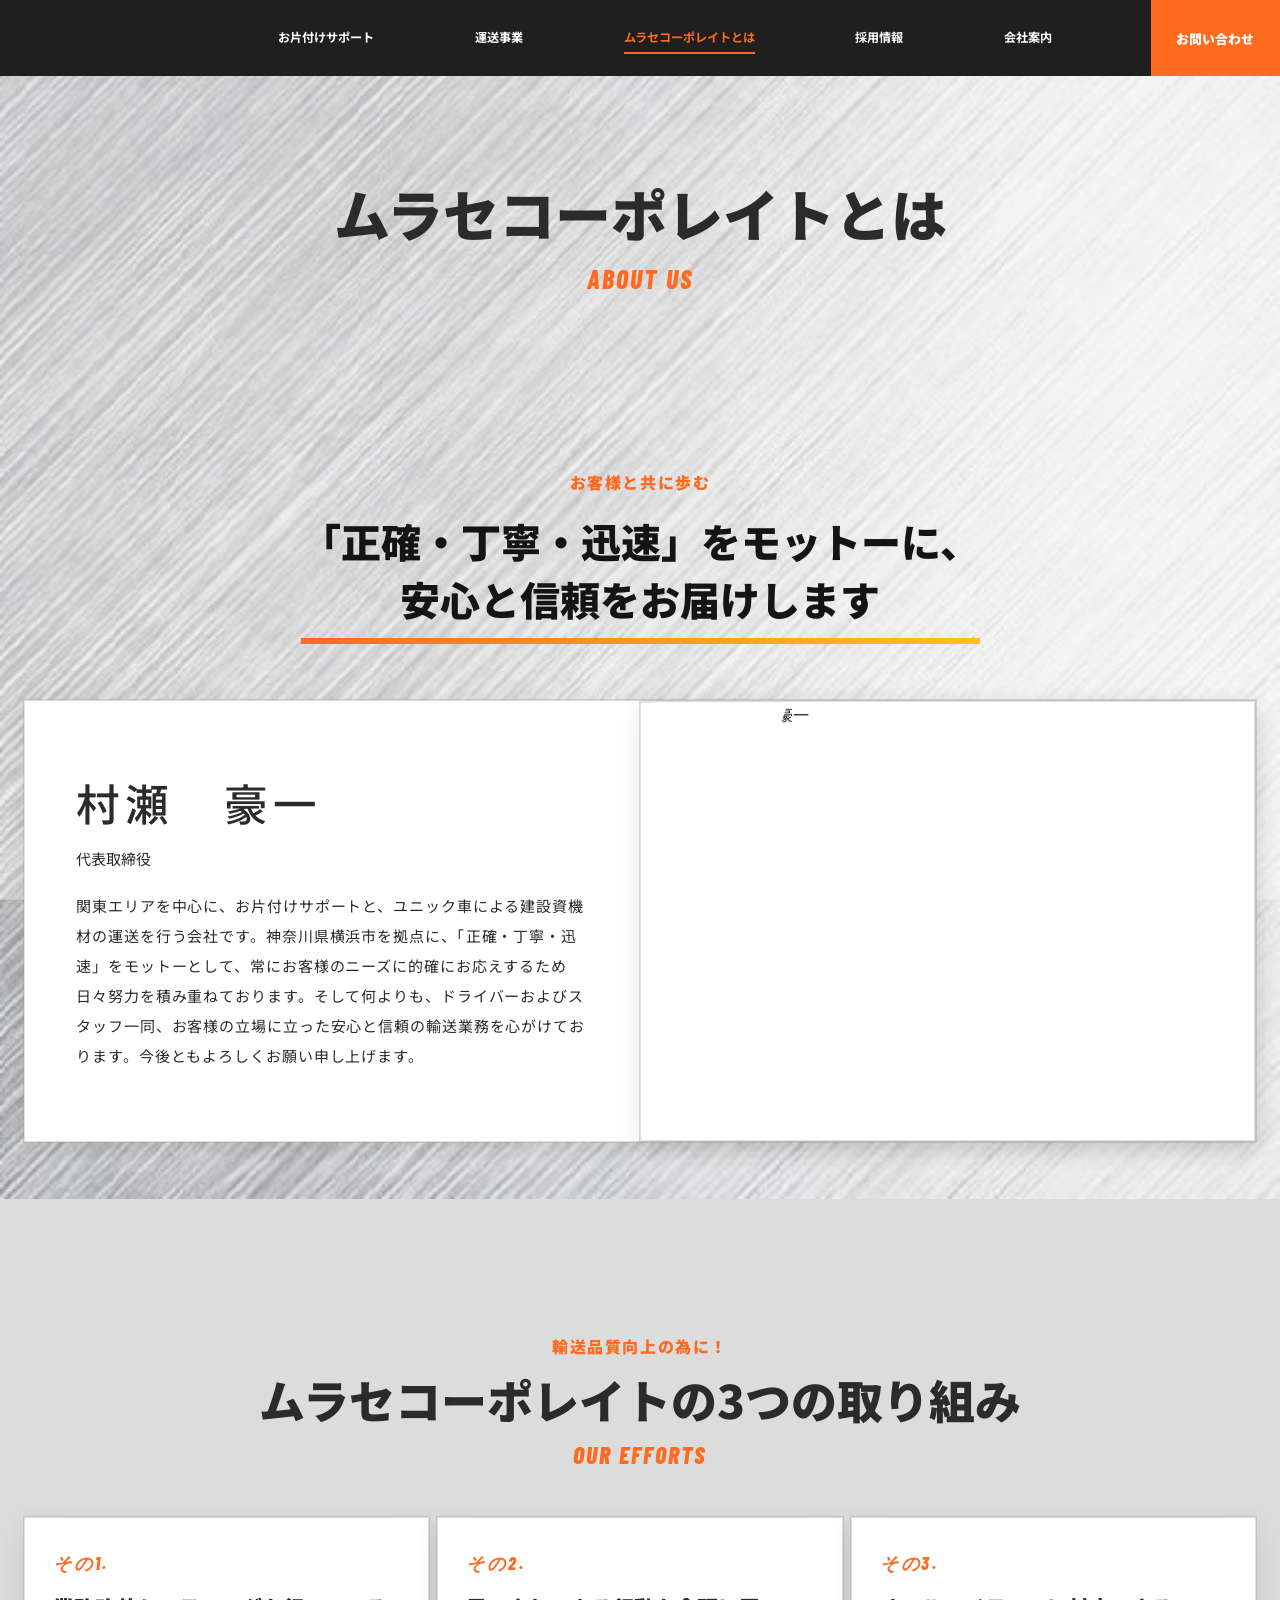
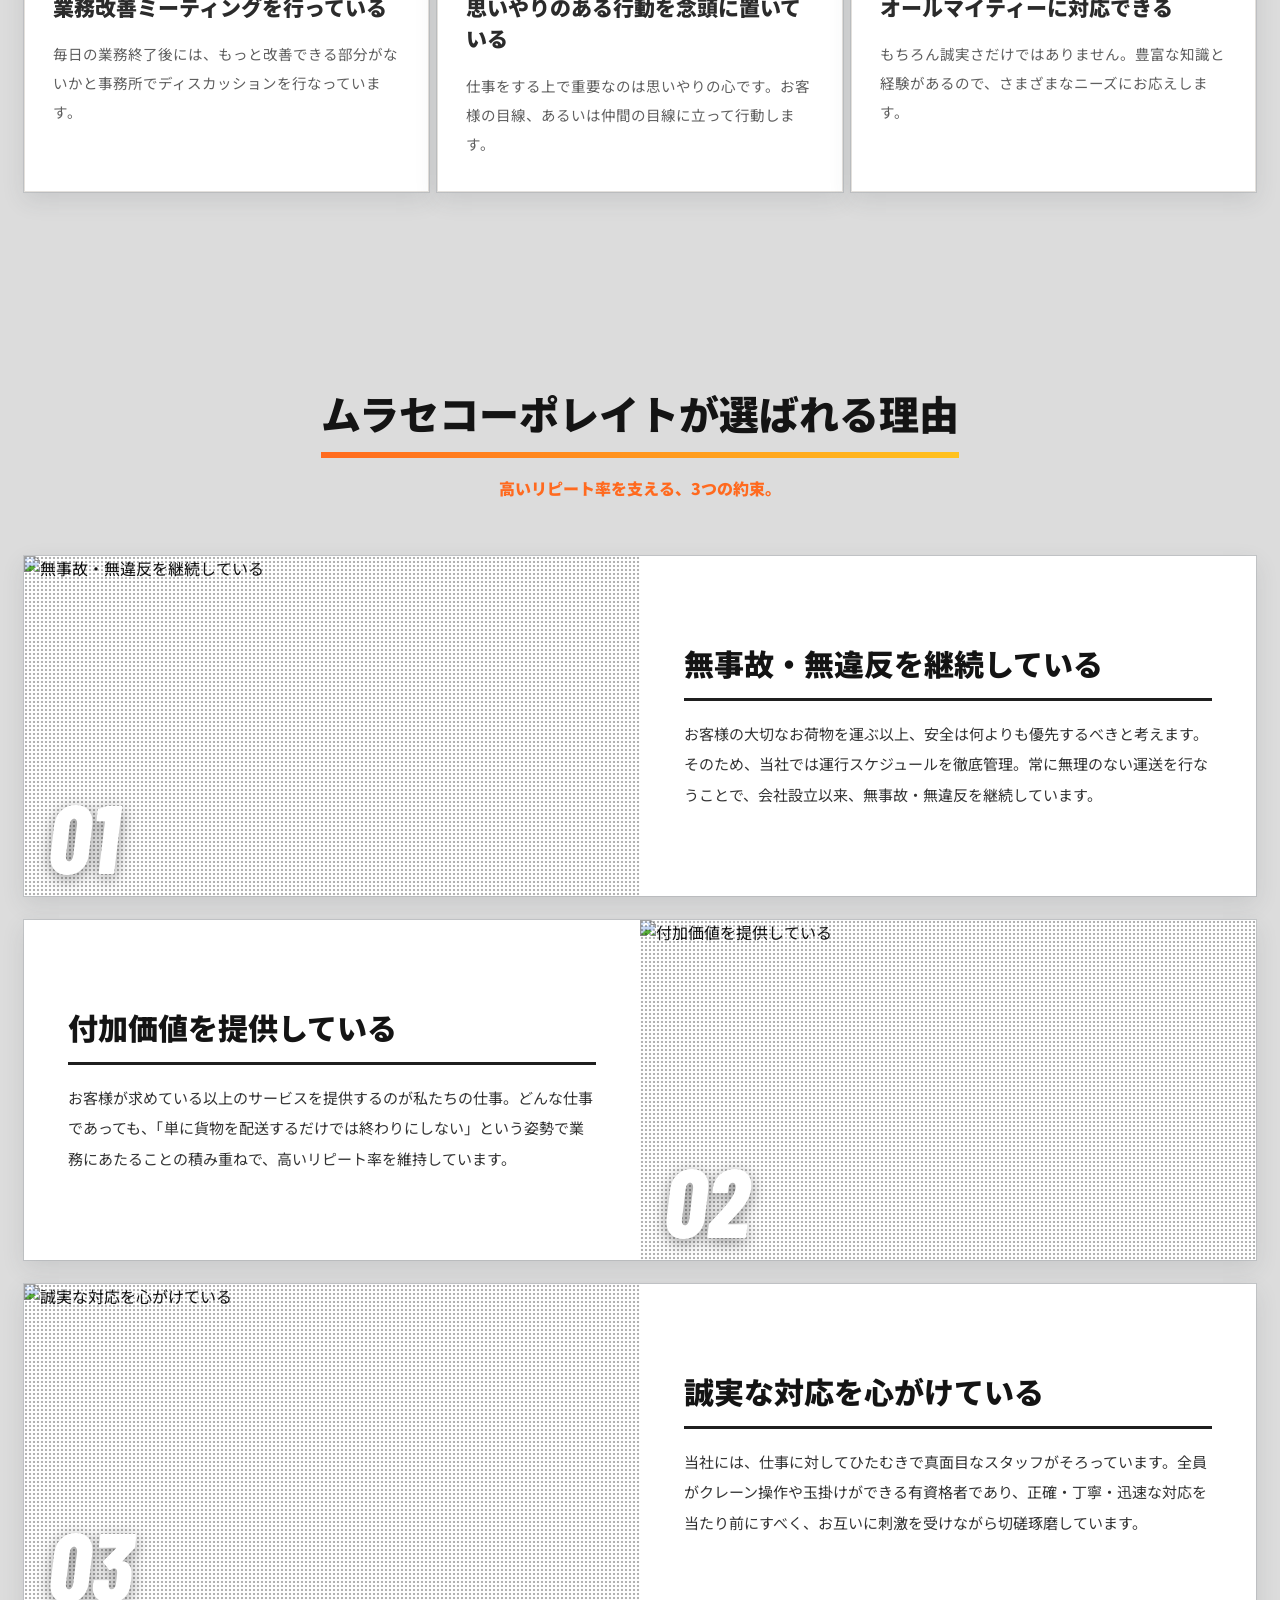
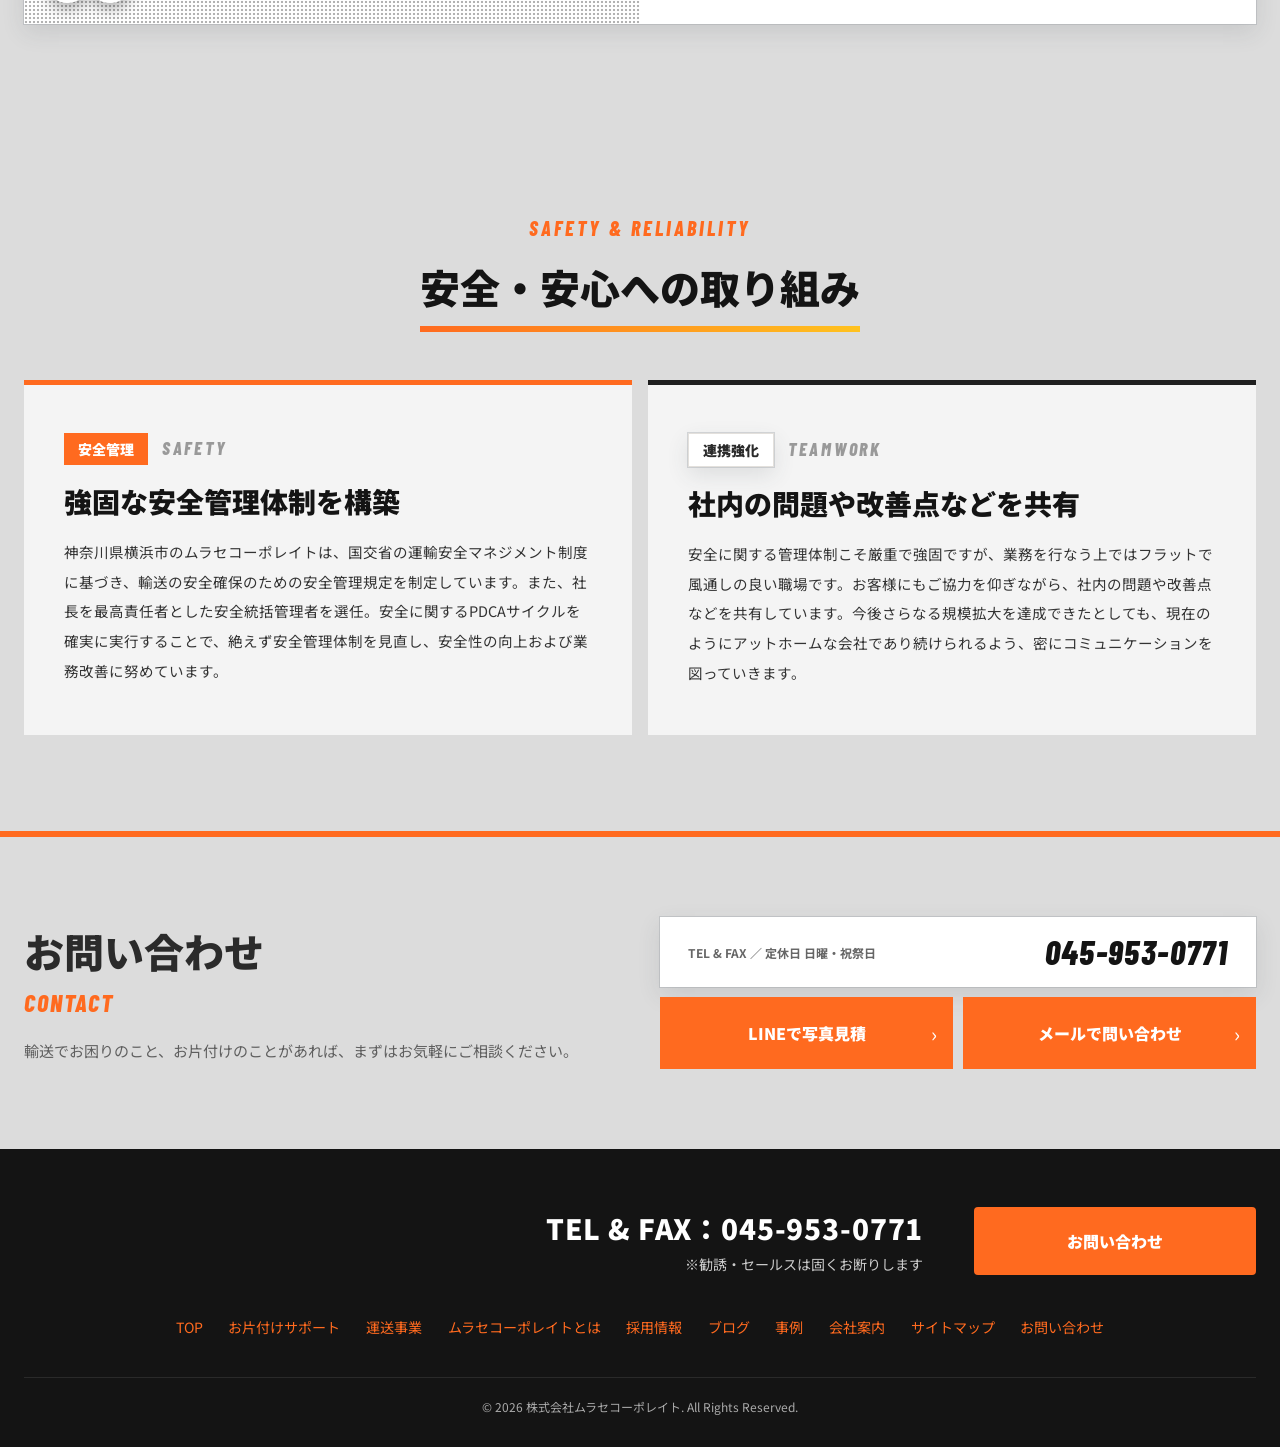
==== commit fde794f5: "白だった背景をヘアライン調のシルバー素材に変更 - assets/bg-silver.jpg（いただいた素材）を背景に使用し、少し明るめに調整 - カード・ボックスは白のまま、縁と影で背景から浮かせる" ====
--- a/about.html
+++ b/about.html
@@ -26,6 +26,7 @@
 
 <link rel="stylesheet" href="assets/mobile.css">
 <link rel="stylesheet" href="assets/light.css">
+<link rel="stylesheet" href="assets/silver-bg.css">
 <script src="assets/mobile.js" defer></script>
 </head>
 <body>
--- a/assets/silver-bg.css
+++ b/assets/silver-bg.css
@@ -0,0 +1,40 @@
+/* =========================================================
+   白い背景 → ヘアライン調のシルバー（assets/bg-silver.jpg）
+   - 文字が読みやすいよう白を少し重ねて明るめに
+   - カード・ボックスは白のまま、縁と影で背景から浮かせる
+   ========================================================= */
+:root {
+  --silver-bg:
+    linear-gradient(rgba(255, 255, 255, 0.38), rgba(255, 255, 255, 0.38)),
+    url("bg-silver.jpg") center / cover no-repeat,
+    #dcdcdc;
+}
+
+section[style*="background: rgb(255, 255, 255)"],
+section[style*="background: rgb(244, 244, 244)"],
+section[style*="background: rgb(250, 250, 250)"],
+section[style*="repeating-linear-gradient(118deg"],
+.lt-sec,
+[data-screen-label="Page header"] {
+  background: var(--silver-bg) !important;
+}
+[data-screen-label="Page header"] > img { display: none !important; }
+
+/* 白いカード・ボックスを背景から浮かせる */
+:is(section[style*="background: rgb(255, 255, 255)"], section[style*="background: rgb(244, 244, 244)"], section[style*="background: rgb(250, 250, 250)"], section[style*="repeating-linear-gradient(118deg"], .lt-sec)
+  :is(div, a, li)[style*="background: rgb(255, 255, 255)"],
+.lt-card {
+  box-shadow: 0 0 0 1px rgba(150, 155, 160, 0.35), 0 8px 22px rgba(60, 66, 74, 0.12) !important;
+}
+
+/* PCでは背景を画面に固定して、セクション間の継ぎ目が出ないようにする */
+@media (min-width: 901px) {
+  section[style*="background: rgb(255, 255, 255)"],
+  section[style*="background: rgb(244, 244, 244)"],
+  section[style*="background: rgb(250, 250, 250)"],
+  section[style*="repeating-linear-gradient(118deg"],
+  .lt-sec,
+  [data-screen-label="Page header"] {
+    background-attachment: fixed !important;
+  }
+}
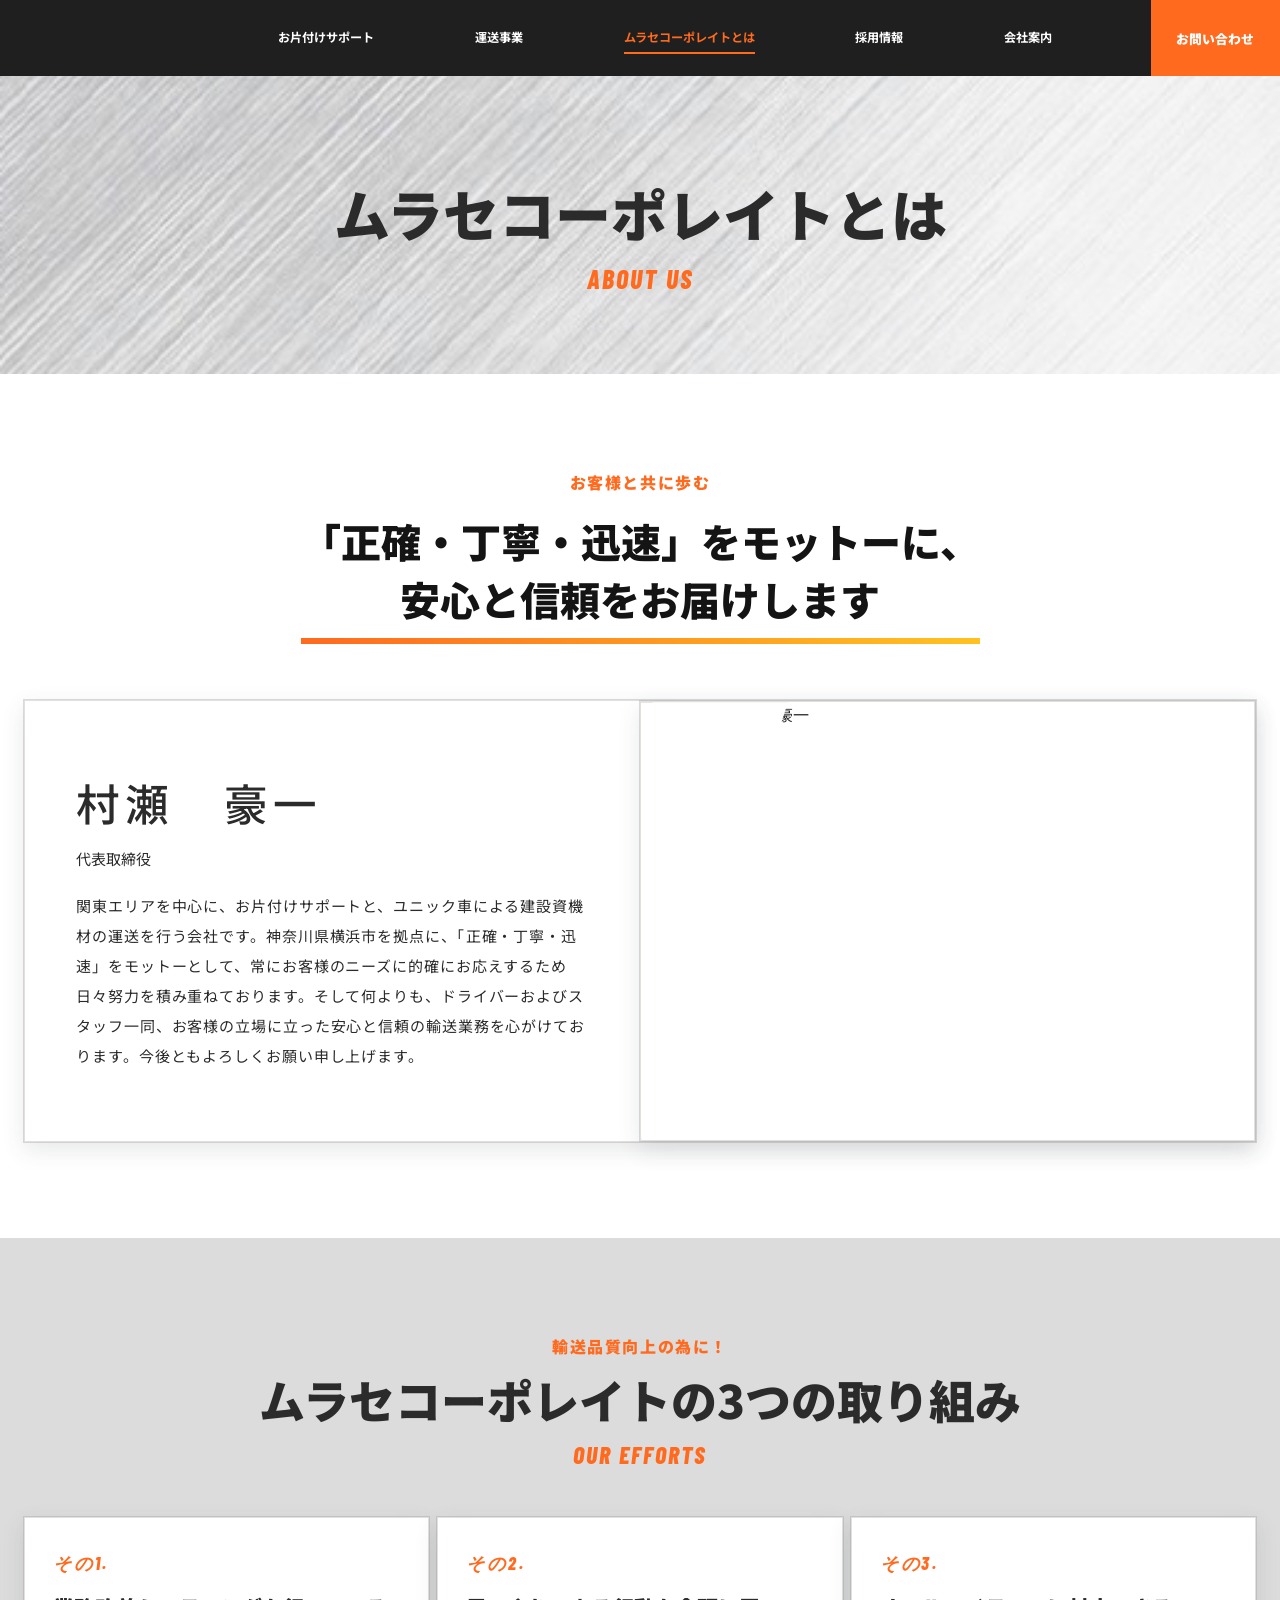
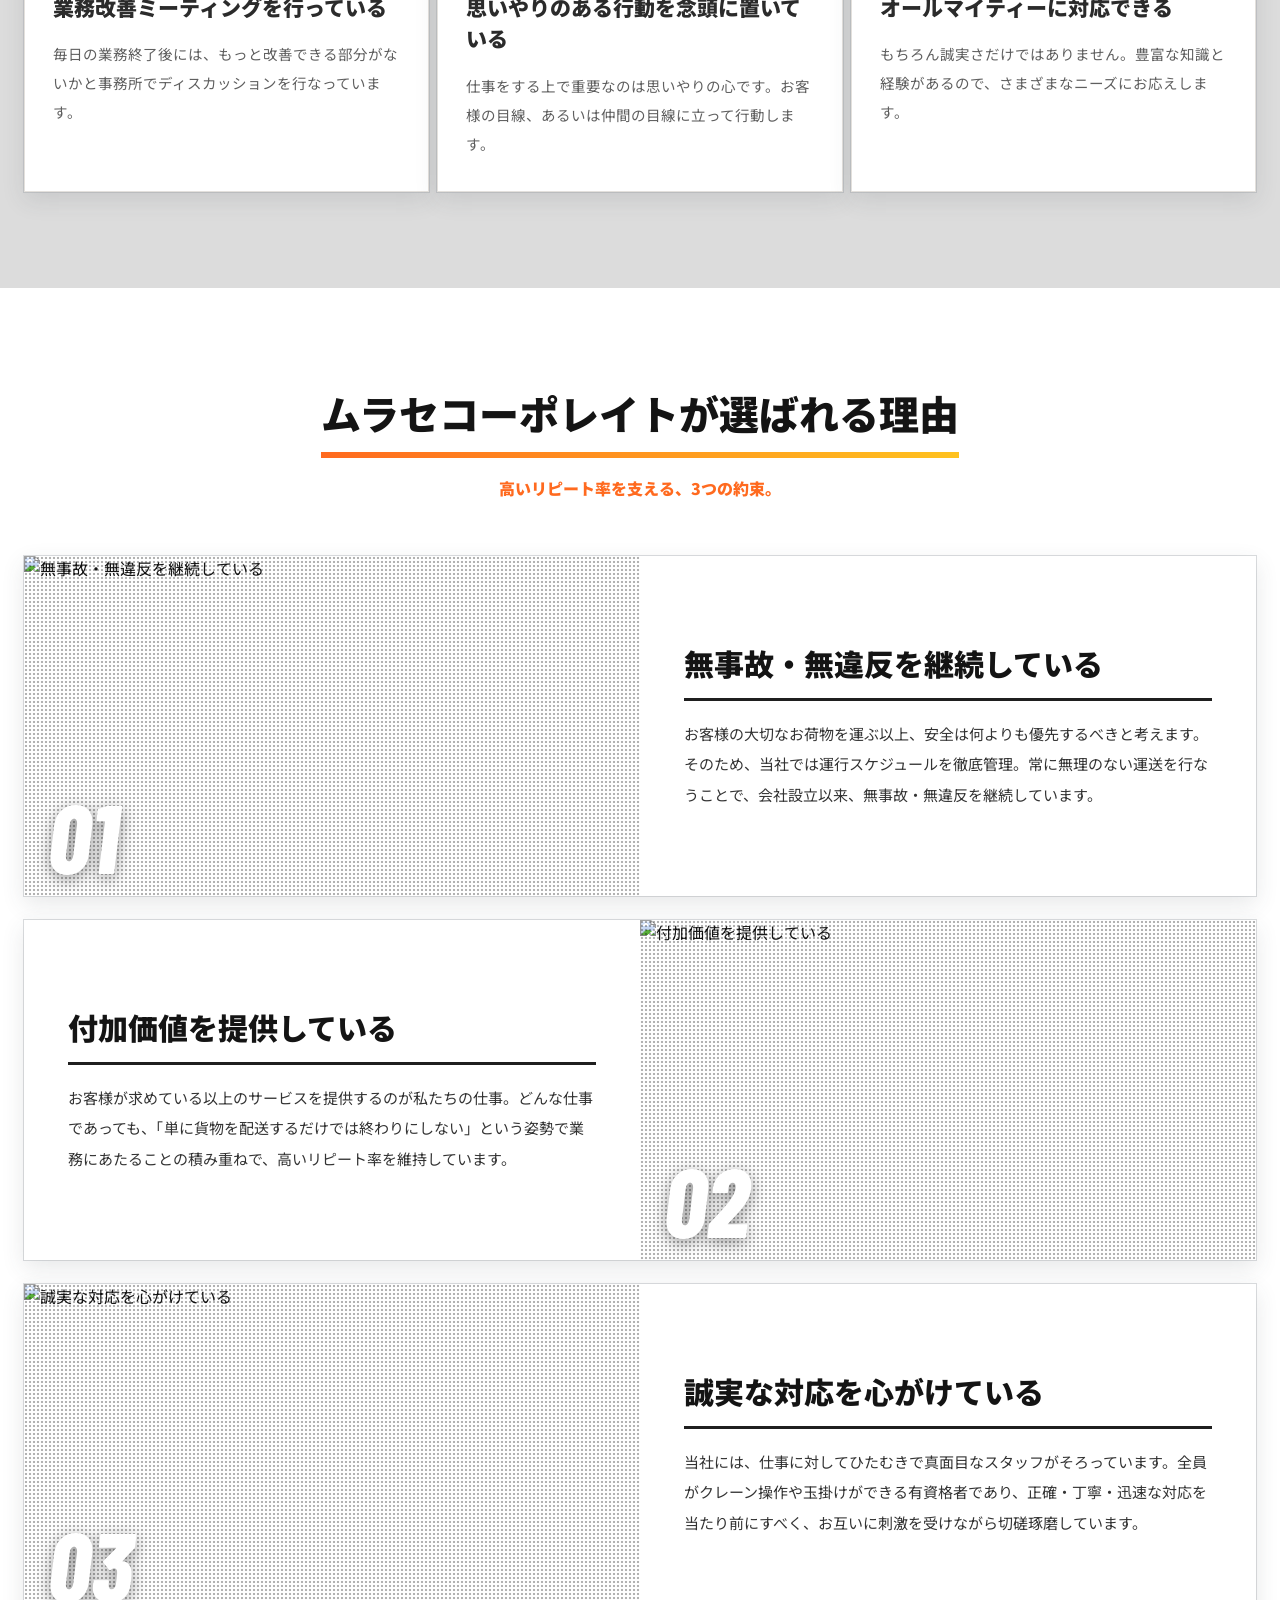
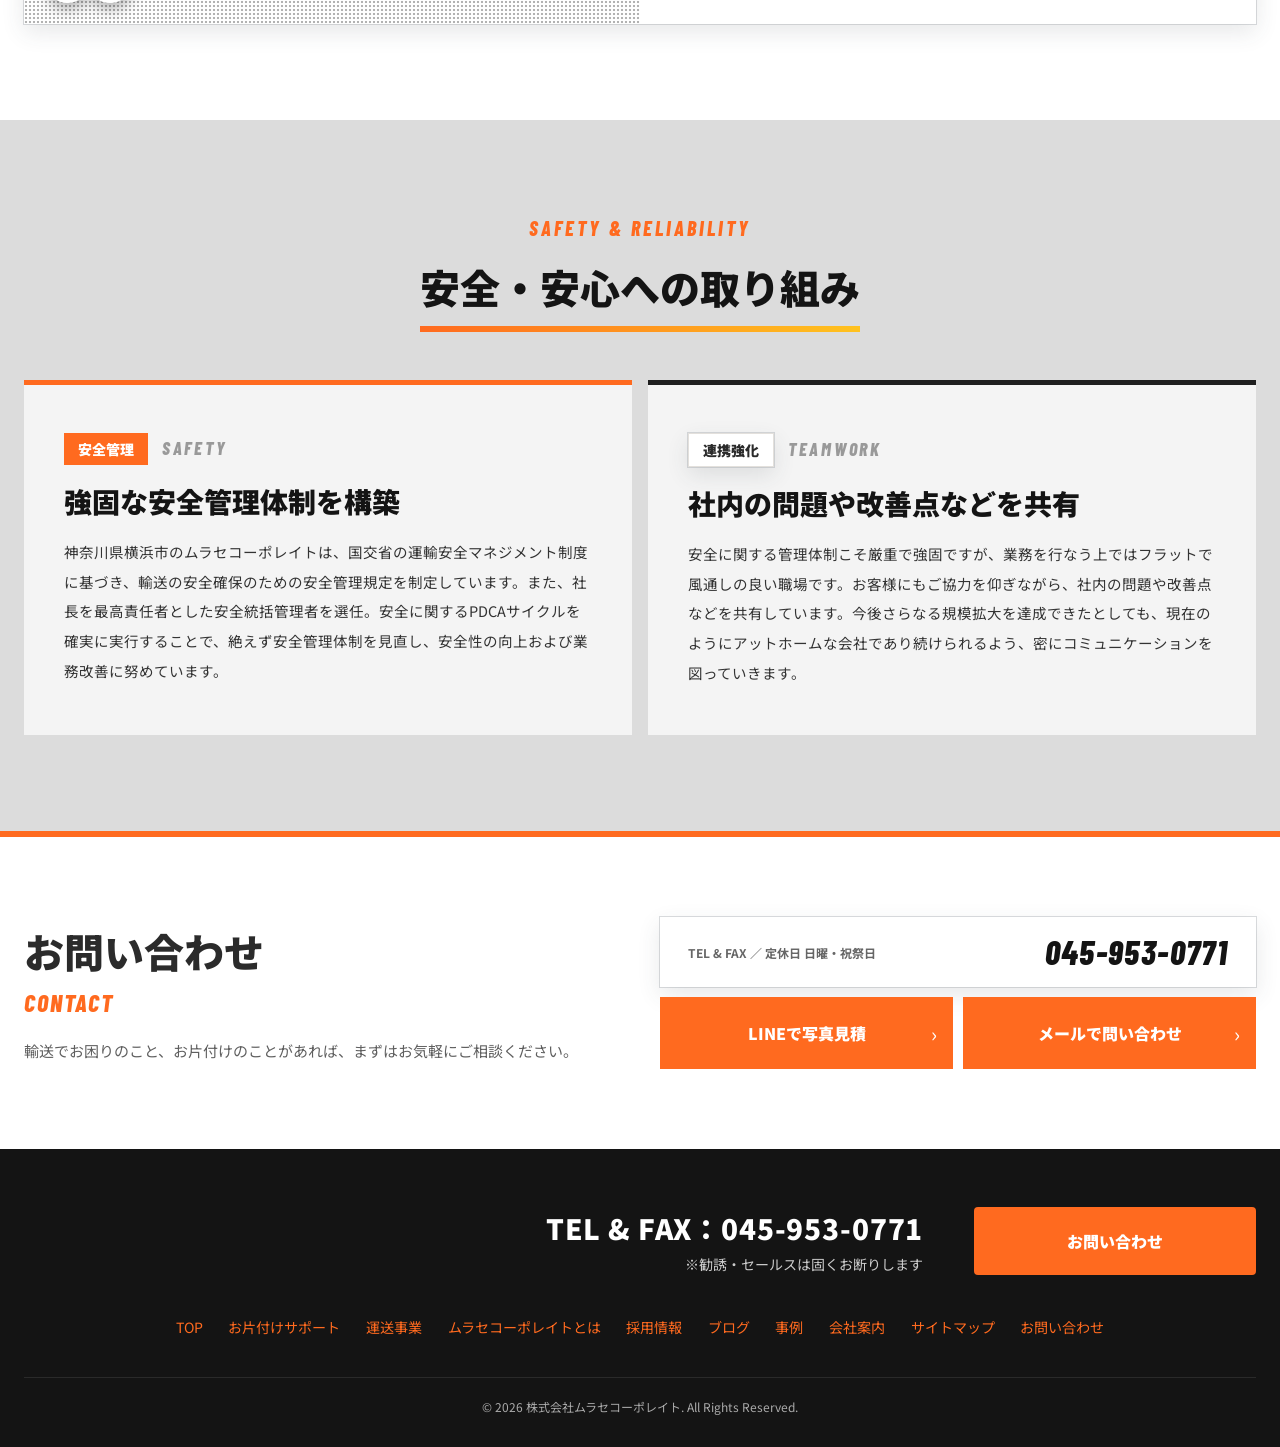
==== commit b6e25b7d: "背景を白とシルバーの交互に変更 - 各ページの見出し帯はシルバー、その下のセクションを白→シルバー→白…と交互に - 上のセクションと一続きのブロック（採用情報の「数字で見る」）は同じ色にそろえる -" ====
--- a/about.html
+++ b/about.html
@@ -61,7 +61,7 @@
   <div style="position: relative; max-width: 1290px; margin: 0px auto; padding: 96px 24px 80px; display: flex; flex-direction: column; align-items: center; text-align: center; gap: 10px;">
     <h1 style="margin: 0px; font-size: clamp(32px, 4.4vw, 56px); font-weight: 900;"><span class="sc-interp">ムラセコーポレイトとは</span></h1>
     <span style="font: italic 800 26px &quot;Barlow Condensed&quot;, sans-serif; color: rgb(255, 106, 31); letter-spacing: 0.08em;"><span class="sc-interp">ABOUT US</span></span>
-  </div></div><section data-screen-label="02 About intro" style="background-color: rgb(228, 228, 228); background-image: repeating-linear-gradient(118deg, rgba(255, 255, 255, 0.55) 0px, rgba(255, 255, 255, 0.55) 1px, transparent 1px, transparent 4px), repeating-linear-gradient(118deg, rgba(0, 0, 0, 0.043) 0px, rgba(0, 0, 0, 0.043) 1px, transparent 1px, transparent 7px), linear-gradient(160deg, rgb(212, 212, 212) 0%, rgb(243, 243, 243) 35%, rgb(208, 208, 208) 65%, rgb(239, 239, 239) 100%); padding: 96px 24px;">
+  </div></div><section class="bg-white" data-screen-label="02 About intro" style="background-color: rgb(228, 228, 228); background-image: repeating-linear-gradient(118deg, rgba(255, 255, 255, 0.55) 0px, rgba(255, 255, 255, 0.55) 1px, transparent 1px, transparent 4px), repeating-linear-gradient(118deg, rgba(0, 0, 0, 0.043) 0px, rgba(0, 0, 0, 0.043) 1px, transparent 1px, transparent 7px), linear-gradient(160deg, rgb(212, 212, 212) 0%, rgb(243, 243, 243) 35%, rgb(208, 208, 208) 65%, rgb(239, 239, 239) 100%); padding: 96px 24px;">
   <div style="max-width: 1290px; margin: 0px auto; display: flex; flex-direction: column; gap: 56px;">
     <div style="display: flex; flex-direction: column; align-items: center; gap: 18px; text-align: center;">
       <p style="margin: 0px; color: rgb(255, 106, 31); font-weight: 900; font-size: 16px; letter-spacing: 0.1em;">お客様と共に歩む</p>
@@ -78,7 +78,7 @@
         <div style="position: absolute; inset: 0px; background: rgb(255, 255, 255); clip-path: polygon(0px 0px, 24% 0px, 0px 100%);"></div>
       </div>
     </div>
-  </div></section><section class="lt-sec" data-screen-label="02 About efforts" style="background-color: rgb(29, 29, 29); background-image: repeating-linear-gradient(45deg, rgba(255, 255, 255, 0.04) 0px, rgba(255, 255, 255, 0.04) 3px, transparent 3px, transparent 16px), repeating-linear-gradient(-45deg, rgba(255, 255, 255, 0.04) 0px, rgba(255, 255, 255, 0.04) 3px, transparent 3px, transparent 16px); color: rgb(255, 255, 255); padding: 96px 24px;">
+  </div></section><section class="bg-silver  lt-sec" data-screen-label="02 About efforts" style="background-color: rgb(29, 29, 29); background-image: repeating-linear-gradient(45deg, rgba(255, 255, 255, 0.04) 0px, rgba(255, 255, 255, 0.04) 3px, transparent 3px, transparent 16px), repeating-linear-gradient(-45deg, rgba(255, 255, 255, 0.04) 0px, rgba(255, 255, 255, 0.04) 3px, transparent 3px, transparent 16px); color: rgb(255, 255, 255); padding: 96px 24px;">
   <div style="max-width: 1290px; margin: 0px auto; display: flex; flex-direction: column; gap: 48px;">
     <div style="display: flex; flex-direction: column; align-items: center; text-align: center; gap: 8px;">
       <p style="margin: 0px; color: rgb(255, 106, 31); font-weight: 900; font-size: 16px; letter-spacing: 0.1em;">輸送品質向上の為に！</p>
@@ -102,7 +102,7 @@
         <p style="margin: 0px; font-size: 14.5px; line-height: 2; color: rgb(204, 204, 204);">もちろん誠実さだけではありません。豊富な知識と経験があるので、さまざまなニーズにお応えします。</p>
       </div>
     </div>
-  </div></section><section data-screen-label="02 About strengths" style="background-color: rgb(228, 228, 228); background-image: repeating-linear-gradient(118deg, rgba(255, 255, 255, 0.55) 0px, rgba(255, 255, 255, 0.55) 1px, transparent 1px, transparent 4px), repeating-linear-gradient(118deg, rgba(0, 0, 0, 0.043) 0px, rgba(0, 0, 0, 0.043) 1px, transparent 1px, transparent 7px), linear-gradient(160deg, rgb(212, 212, 212) 0%, rgb(243, 243, 243) 35%, rgb(208, 208, 208) 65%, rgb(239, 239, 239) 100%); padding: 96px 24px;">
+  </div></section><section class="bg-white" data-screen-label="02 About strengths" style="background-color: rgb(228, 228, 228); background-image: repeating-linear-gradient(118deg, rgba(255, 255, 255, 0.55) 0px, rgba(255, 255, 255, 0.55) 1px, transparent 1px, transparent 4px), repeating-linear-gradient(118deg, rgba(0, 0, 0, 0.043) 0px, rgba(0, 0, 0, 0.043) 1px, transparent 1px, transparent 7px), linear-gradient(160deg, rgb(212, 212, 212) 0%, rgb(243, 243, 243) 35%, rgb(208, 208, 208) 65%, rgb(239, 239, 239) 100%); padding: 96px 24px;">
   <div style="max-width: 1290px; margin: 0px auto; display: flex; flex-direction: column; gap: 24px;">
     <div style="display: flex; flex-direction: column; align-items: center; gap: 18px; text-align: center; margin-bottom: 32px;">
       <h2 style="margin: 0px; font-size: clamp(26px, 3.2vw, 40px); font-weight: 900; line-height: 1.45; padding-bottom: 16px; background: linear-gradient(90deg, rgb(255, 106, 31), rgb(255, 194, 31)) center bottom / 100% 6px no-repeat;">ムラセコーポレイトが選ばれる理由</h2>
@@ -141,7 +141,7 @@
         <p style="margin: 0px; font-size: 15px; line-height: 2.05; color: rgb(51, 51, 51);">当社には、仕事に対してひたむきで真面目なスタッフがそろっています。全員がクレーン操作や玉掛けができる有資格者であり、正確・丁寧・迅速な対応を当たり前にすべく、お互いに刺激を受けながら切磋琢磨しています。</p>
       </div>
     </div>
-  </div></section><section data-screen-label="02 About safety" style="background: rgb(255, 255, 255); padding: 96px 24px;">
+  </div></section><section class="bg-silver" data-screen-label="02 About safety" style="background: rgb(255, 255, 255); padding: 96px 24px;">
   <div style="max-width: 1290px; margin: 0px auto 48px; display: flex; flex-direction: column; align-items: center; gap: 18px; text-align: center;">
     <span style="font: italic 800 20px &quot;Barlow Condensed&quot;, sans-serif; color: rgb(255, 106, 31); letter-spacing: 0.15em;">SAFETY &amp; RELIABILITY</span>
     <h2 style="margin: 0px; font-size: clamp(26px, 3.2vw, 40px); font-weight: 900; line-height: 1.45; padding-bottom: 16px; background: linear-gradient(90deg, rgb(255, 106, 31), rgb(255, 194, 31)) center bottom / 100% 6px no-repeat;">安全・安心への取り組み</h2>
@@ -157,7 +157,7 @@
       <h3 style="margin: 0px; font-size: clamp(22px, 2.4vw, 28px); font-weight: 900;">社内の問題や改善点などを共有</h3>
       <p style="margin: 0px; font-size: 14.5px; line-height: 2.05; color: rgb(51, 51, 51);">安全に関する管理体制こそ厳重で強固ですが、業務を行なう上ではフラットで風通しの良い職場です。お客様にもご協力を仰ぎながら、社内の問題や改善点などを共有しています。今後さらなる規模拡大を達成できたとしても、現在のようにアットホームな会社であり続けられるよう、密にコミュニケーションを図っていきます。</p>
     </div>
-  </div></section><section class="lt-sec" data-screen-label="10 Contact" style="background-color: rgb(29, 29, 29); background-image: repeating-linear-gradient(45deg, rgba(255, 255, 255, 0.04) 0px, rgba(255, 255, 255, 0.04) 3px, transparent 3px, transparent 16px), repeating-linear-gradient(-45deg, rgba(255, 255, 255, 0.04) 0px, rgba(255, 255, 255, 0.04) 3px, transparent 3px, transparent 16px); color: rgb(255, 255, 255); padding: 80px 24px; border-top: 6px solid rgb(255, 106, 31);">
+  </div></section><section class="bg-white  lt-sec" data-screen-label="10 Contact" style="background-color: rgb(29, 29, 29); background-image: repeating-linear-gradient(45deg, rgba(255, 255, 255, 0.04) 0px, rgba(255, 255, 255, 0.04) 3px, transparent 3px, transparent 16px), repeating-linear-gradient(-45deg, rgba(255, 255, 255, 0.04) 0px, rgba(255, 255, 255, 0.04) 3px, transparent 3px, transparent 16px); color: rgb(255, 255, 255); padding: 80px 24px; border-top: 6px solid rgb(255, 106, 31);">
   <div style="max-width: 1290px; margin: 0px auto; display: grid; grid-template-columns: repeat(auto-fit, minmax(320px, 1fr)); gap: 40px; align-items: center;">
     <div style="display: flex; flex-direction: column; gap: 8px;">
       <h2 style="margin: 0px; font-size: clamp(26px, 3.2vw, 40px); font-weight: 900;">お問い合わせ</h2>
--- a/assets/silver-bg.css
+++ b/assets/silver-bg.css
@@ -10,30 +10,25 @@
     #dcdcdc;
 }
 
-section[style*="background: rgb(255, 255, 255)"],
-section[style*="background: rgb(244, 244, 244)"],
-section[style*="background: rgb(250, 250, 250)"],
-section[style*="repeating-linear-gradient(118deg"],
-.lt-sec,
+/* 白とシルバーを交互に（HTML側で bg-white / bg-silver を付与） */
+section.bg-white {
+  background: #fff !important;
+}
+section.bg-silver,
 [data-screen-label="Page header"] {
   background: var(--silver-bg) !important;
 }
 [data-screen-label="Page header"] > img { display: none !important; }
 
 /* 白いカード・ボックスを背景から浮かせる */
-:is(section[style*="background: rgb(255, 255, 255)"], section[style*="background: rgb(244, 244, 244)"], section[style*="background: rgb(250, 250, 250)"], section[style*="repeating-linear-gradient(118deg"], .lt-sec)
-  :is(div, a, li)[style*="background: rgb(255, 255, 255)"],
+:is(section.bg-white, section.bg-silver) :is(div, a, li)[style*="background: rgb(255, 255, 255)"],
 .lt-card {
   box-shadow: 0 0 0 1px rgba(150, 155, 160, 0.35), 0 8px 22px rgba(60, 66, 74, 0.12) !important;
 }
 
 /* PCでは背景を画面に固定して、セクション間の継ぎ目が出ないようにする */
 @media (min-width: 901px) {
-  section[style*="background: rgb(255, 255, 255)"],
-  section[style*="background: rgb(244, 244, 244)"],
-  section[style*="background: rgb(250, 250, 250)"],
-  section[style*="repeating-linear-gradient(118deg"],
-  .lt-sec,
+  section.bg-silver,
   [data-screen-label="Page header"] {
     background-attachment: fixed !important;
   }
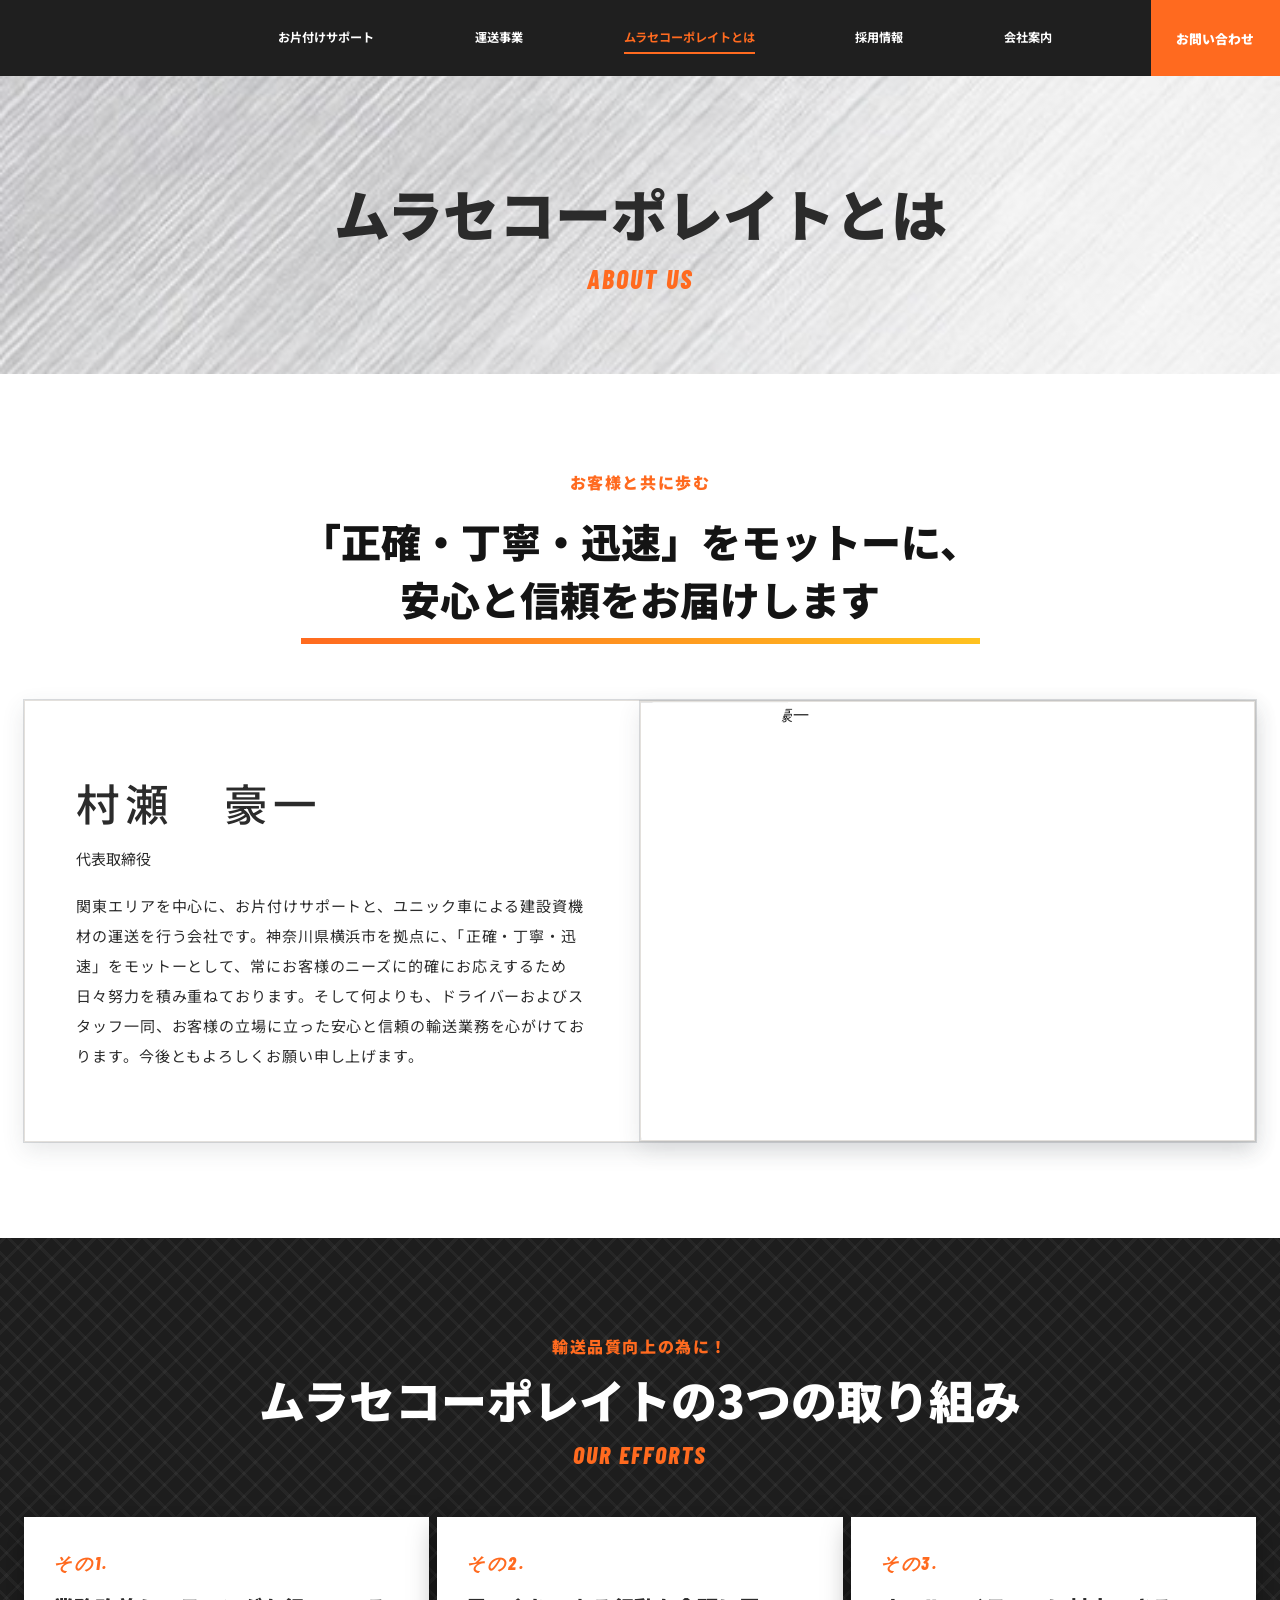
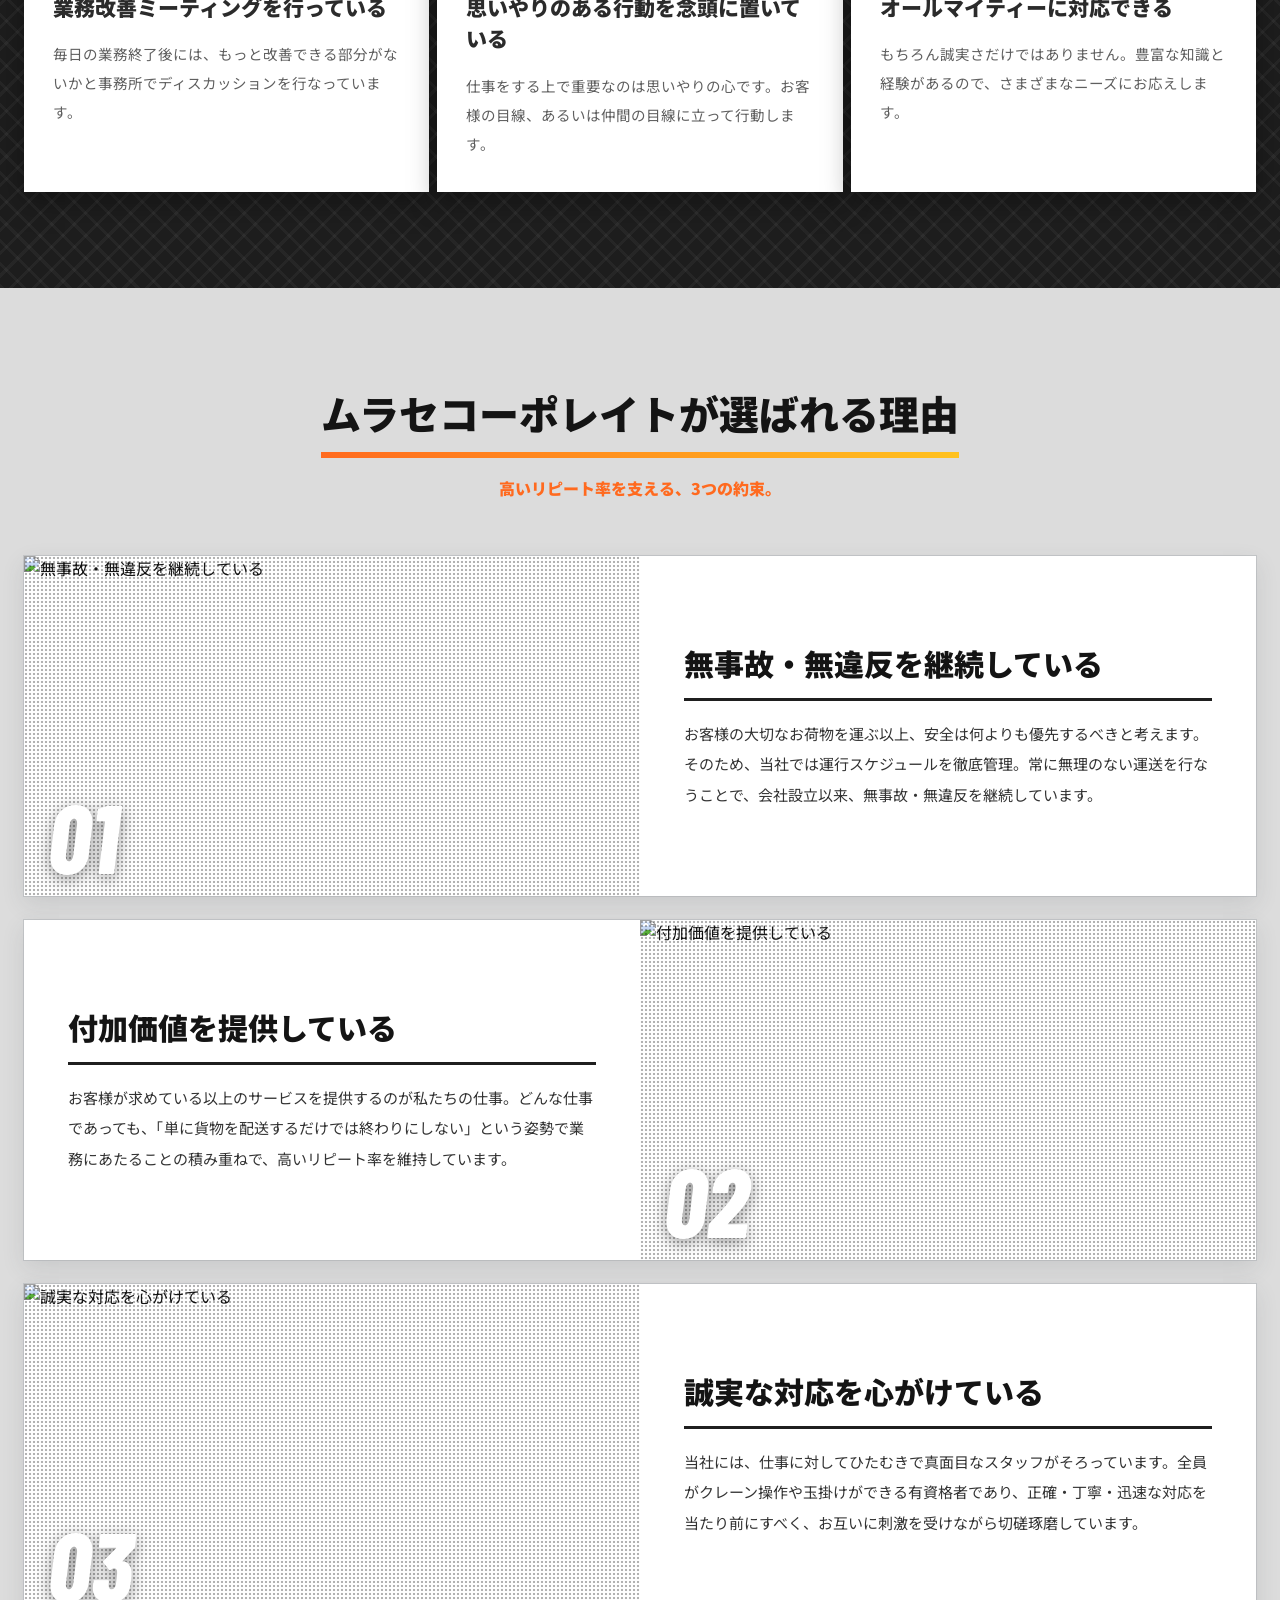
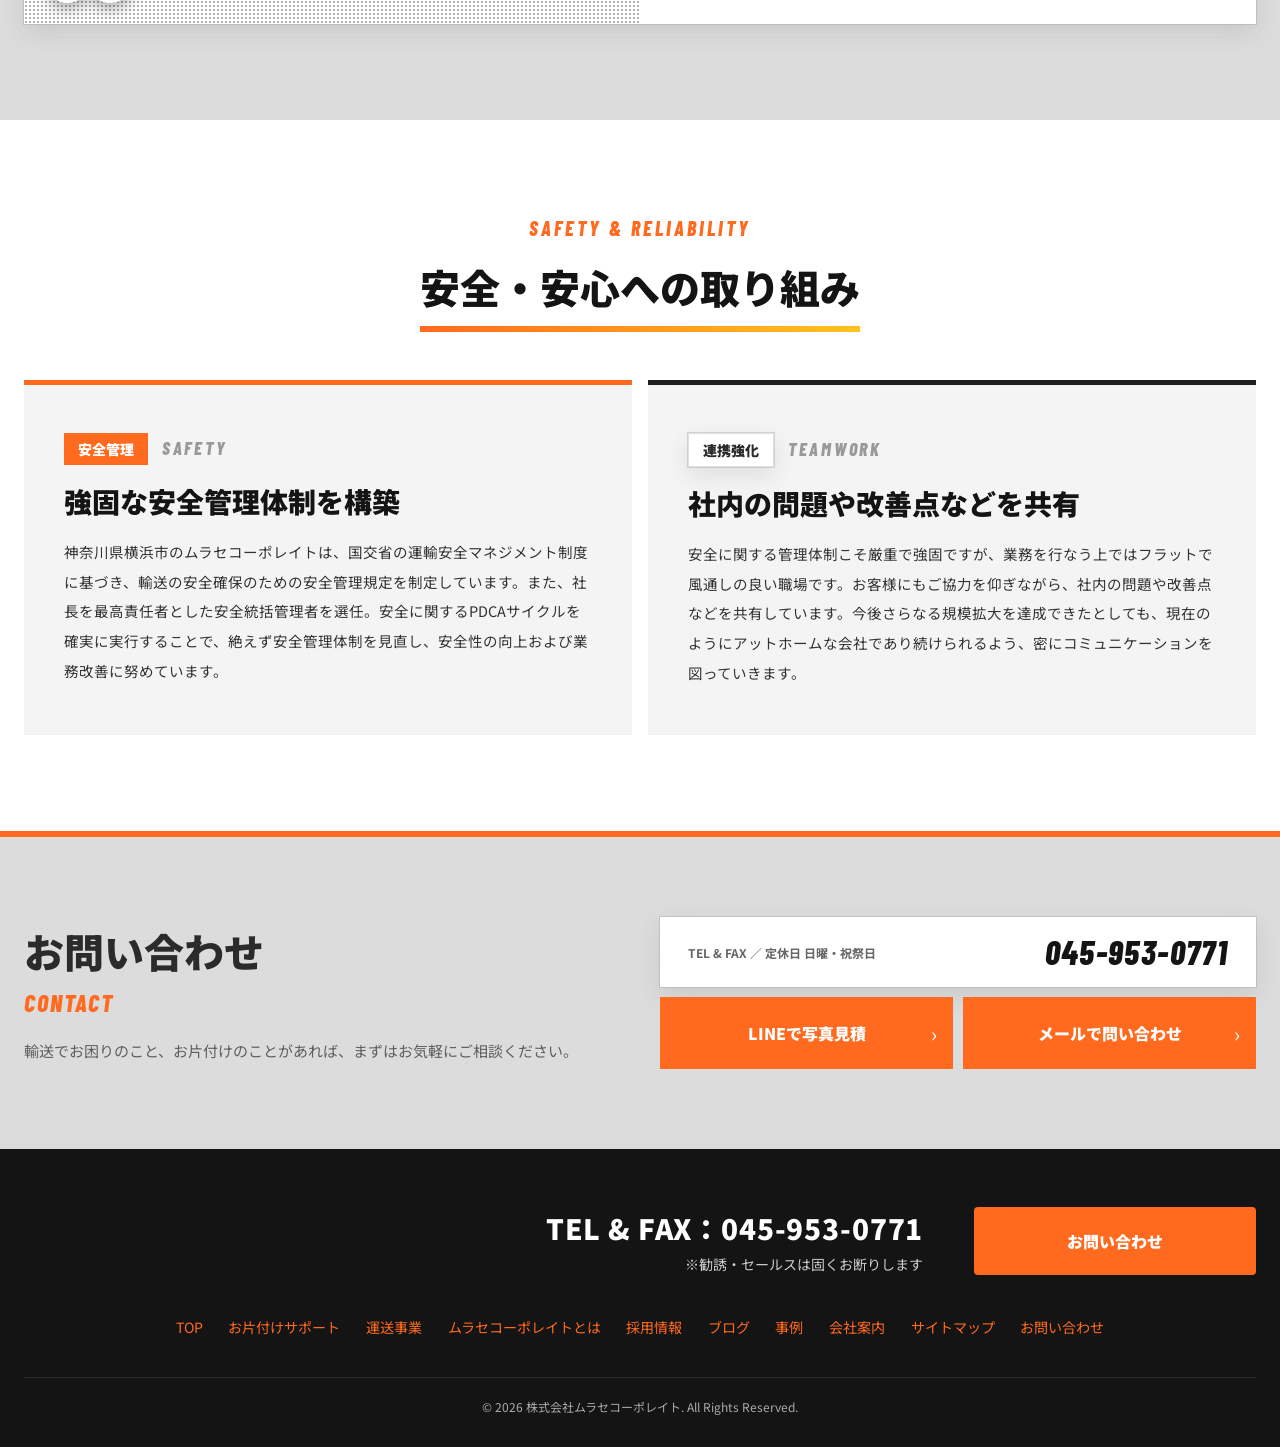
==== commit 20a7b6f1: "アクセントとして一部セクションを黒背景に - ムラセコーポレイトとは「3つの取り組み」、運送事業「配送品目」、採用情報「従業員の声」を黒背景に（カードは白） - 残りのセクションは黒をはさんで白とシル" ====
--- a/about.html
+++ b/about.html
@@ -61,7 +61,7 @@
   <div style="position: relative; max-width: 1290px; margin: 0px auto; padding: 96px 24px 80px; display: flex; flex-direction: column; align-items: center; text-align: center; gap: 10px;">
     <h1 style="margin: 0px; font-size: clamp(32px, 4.4vw, 56px); font-weight: 900;"><span class="sc-interp">ムラセコーポレイトとは</span></h1>
     <span style="font: italic 800 26px &quot;Barlow Condensed&quot;, sans-serif; color: rgb(255, 106, 31); letter-spacing: 0.08em;"><span class="sc-interp">ABOUT US</span></span>
-  </div></div><section class="bg-white" data-screen-label="02 About intro" style="background-color: rgb(228, 228, 228); background-image: repeating-linear-gradient(118deg, rgba(255, 255, 255, 0.55) 0px, rgba(255, 255, 255, 0.55) 1px, transparent 1px, transparent 4px), repeating-linear-gradient(118deg, rgba(0, 0, 0, 0.043) 0px, rgba(0, 0, 0, 0.043) 1px, transparent 1px, transparent 7px), linear-gradient(160deg, rgb(212, 212, 212) 0%, rgb(243, 243, 243) 35%, rgb(208, 208, 208) 65%, rgb(239, 239, 239) 100%); padding: 96px 24px;">
+  </div></div><section class="bg-white " data-screen-label="02 About intro" style="background-color: rgb(228, 228, 228); background-image: repeating-linear-gradient(118deg, rgba(255, 255, 255, 0.55) 0px, rgba(255, 255, 255, 0.55) 1px, transparent 1px, transparent 4px), repeating-linear-gradient(118deg, rgba(0, 0, 0, 0.043) 0px, rgba(0, 0, 0, 0.043) 1px, transparent 1px, transparent 7px), linear-gradient(160deg, rgb(212, 212, 212) 0%, rgb(243, 243, 243) 35%, rgb(208, 208, 208) 65%, rgb(239, 239, 239) 100%); padding: 96px 24px;">
   <div style="max-width: 1290px; margin: 0px auto; display: flex; flex-direction: column; gap: 56px;">
     <div style="display: flex; flex-direction: column; align-items: center; gap: 18px; text-align: center;">
       <p style="margin: 0px; color: rgb(255, 106, 31); font-weight: 900; font-size: 16px; letter-spacing: 0.1em;">お客様と共に歩む</p>
@@ -78,7 +78,7 @@
         <div style="position: absolute; inset: 0px; background: rgb(255, 255, 255); clip-path: polygon(0px 0px, 24% 0px, 0px 100%);"></div>
       </div>
     </div>
-  </div></section><section class="bg-silver  lt-sec" data-screen-label="02 About efforts" style="background-color: rgb(29, 29, 29); background-image: repeating-linear-gradient(45deg, rgba(255, 255, 255, 0.04) 0px, rgba(255, 255, 255, 0.04) 3px, transparent 3px, transparent 16px), repeating-linear-gradient(-45deg, rgba(255, 255, 255, 0.04) 0px, rgba(255, 255, 255, 0.04) 3px, transparent 3px, transparent 16px); color: rgb(255, 255, 255); padding: 96px 24px;">
+  </div></section><section class="bg-black" data-screen-label="02 About efforts" style="background-color: rgb(29, 29, 29); background-image: repeating-linear-gradient(45deg, rgba(255, 255, 255, 0.04) 0px, rgba(255, 255, 255, 0.04) 3px, transparent 3px, transparent 16px), repeating-linear-gradient(-45deg, rgba(255, 255, 255, 0.04) 0px, rgba(255, 255, 255, 0.04) 3px, transparent 3px, transparent 16px); color: rgb(255, 255, 255); padding: 96px 24px;">
   <div style="max-width: 1290px; margin: 0px auto; display: flex; flex-direction: column; gap: 48px;">
     <div style="display: flex; flex-direction: column; align-items: center; text-align: center; gap: 8px;">
       <p style="margin: 0px; color: rgb(255, 106, 31); font-weight: 900; font-size: 16px; letter-spacing: 0.1em;">輸送品質向上の為に！</p>
@@ -102,7 +102,7 @@
         <p style="margin: 0px; font-size: 14.5px; line-height: 2; color: rgb(204, 204, 204);">もちろん誠実さだけではありません。豊富な知識と経験があるので、さまざまなニーズにお応えします。</p>
       </div>
     </div>
-  </div></section><section class="bg-white" data-screen-label="02 About strengths" style="background-color: rgb(228, 228, 228); background-image: repeating-linear-gradient(118deg, rgba(255, 255, 255, 0.55) 0px, rgba(255, 255, 255, 0.55) 1px, transparent 1px, transparent 4px), repeating-linear-gradient(118deg, rgba(0, 0, 0, 0.043) 0px, rgba(0, 0, 0, 0.043) 1px, transparent 1px, transparent 7px), linear-gradient(160deg, rgb(212, 212, 212) 0%, rgb(243, 243, 243) 35%, rgb(208, 208, 208) 65%, rgb(239, 239, 239) 100%); padding: 96px 24px;">
+  </div></section><section class="bg-silver " data-screen-label="02 About strengths" style="background-color: rgb(228, 228, 228); background-image: repeating-linear-gradient(118deg, rgba(255, 255, 255, 0.55) 0px, rgba(255, 255, 255, 0.55) 1px, transparent 1px, transparent 4px), repeating-linear-gradient(118deg, rgba(0, 0, 0, 0.043) 0px, rgba(0, 0, 0, 0.043) 1px, transparent 1px, transparent 7px), linear-gradient(160deg, rgb(212, 212, 212) 0%, rgb(243, 243, 243) 35%, rgb(208, 208, 208) 65%, rgb(239, 239, 239) 100%); padding: 96px 24px;">
   <div style="max-width: 1290px; margin: 0px auto; display: flex; flex-direction: column; gap: 24px;">
     <div style="display: flex; flex-direction: column; align-items: center; gap: 18px; text-align: center; margin-bottom: 32px;">
       <h2 style="margin: 0px; font-size: clamp(26px, 3.2vw, 40px); font-weight: 900; line-height: 1.45; padding-bottom: 16px; background: linear-gradient(90deg, rgb(255, 106, 31), rgb(255, 194, 31)) center bottom / 100% 6px no-repeat;">ムラセコーポレイトが選ばれる理由</h2>
@@ -141,7 +141,7 @@
         <p style="margin: 0px; font-size: 15px; line-height: 2.05; color: rgb(51, 51, 51);">当社には、仕事に対してひたむきで真面目なスタッフがそろっています。全員がクレーン操作や玉掛けができる有資格者であり、正確・丁寧・迅速な対応を当たり前にすべく、お互いに刺激を受けながら切磋琢磨しています。</p>
       </div>
     </div>
-  </div></section><section class="bg-silver" data-screen-label="02 About safety" style="background: rgb(255, 255, 255); padding: 96px 24px;">
+  </div></section><section class="bg-white " data-screen-label="02 About safety" style="background: rgb(255, 255, 255); padding: 96px 24px;">
   <div style="max-width: 1290px; margin: 0px auto 48px; display: flex; flex-direction: column; align-items: center; gap: 18px; text-align: center;">
     <span style="font: italic 800 20px &quot;Barlow Condensed&quot;, sans-serif; color: rgb(255, 106, 31); letter-spacing: 0.15em;">SAFETY &amp; RELIABILITY</span>
     <h2 style="margin: 0px; font-size: clamp(26px, 3.2vw, 40px); font-weight: 900; line-height: 1.45; padding-bottom: 16px; background: linear-gradient(90deg, rgb(255, 106, 31), rgb(255, 194, 31)) center bottom / 100% 6px no-repeat;">安全・安心への取り組み</h2>
@@ -157,7 +157,7 @@
       <h3 style="margin: 0px; font-size: clamp(22px, 2.4vw, 28px); font-weight: 900;">社内の問題や改善点などを共有</h3>
       <p style="margin: 0px; font-size: 14.5px; line-height: 2.05; color: rgb(51, 51, 51);">安全に関する管理体制こそ厳重で強固ですが、業務を行なう上ではフラットで風通しの良い職場です。お客様にもご協力を仰ぎながら、社内の問題や改善点などを共有しています。今後さらなる規模拡大を達成できたとしても、現在のようにアットホームな会社であり続けられるよう、密にコミュニケーションを図っていきます。</p>
     </div>
-  </div></section><section class="bg-white  lt-sec" data-screen-label="10 Contact" style="background-color: rgb(29, 29, 29); background-image: repeating-linear-gradient(45deg, rgba(255, 255, 255, 0.04) 0px, rgba(255, 255, 255, 0.04) 3px, transparent 3px, transparent 16px), repeating-linear-gradient(-45deg, rgba(255, 255, 255, 0.04) 0px, rgba(255, 255, 255, 0.04) 3px, transparent 3px, transparent 16px); color: rgb(255, 255, 255); padding: 80px 24px; border-top: 6px solid rgb(255, 106, 31);">
+  </div></section><section class="bg-silver   lt-sec" data-screen-label="10 Contact" style="background-color: rgb(29, 29, 29); background-image: repeating-linear-gradient(45deg, rgba(255, 255, 255, 0.04) 0px, rgba(255, 255, 255, 0.04) 3px, transparent 3px, transparent 16px), repeating-linear-gradient(-45deg, rgba(255, 255, 255, 0.04) 0px, rgba(255, 255, 255, 0.04) 3px, transparent 3px, transparent 16px); color: rgb(255, 255, 255); padding: 80px 24px; border-top: 6px solid rgb(255, 106, 31);">
   <div style="max-width: 1290px; margin: 0px auto; display: grid; grid-template-columns: repeat(auto-fit, minmax(320px, 1fr)); gap: 40px; align-items: center;">
     <div style="display: flex; flex-direction: column; gap: 8px;">
       <h2 style="margin: 0px; font-size: clamp(26px, 3.2vw, 40px); font-weight: 900;">お問い合わせ</h2>
--- a/assets/silver-bg.css
+++ b/assets/silver-bg.css
@@ -33,3 +33,16 @@
     background-attachment: fixed !important;
   }
 }
+
+/* ---------- アクセントの黒背景（一部のセクションのみ） ---------- */
+section.bg-black {
+  background-color: rgb(29, 29, 29) !important;
+  background-image:
+    repeating-linear-gradient(45deg, rgba(255, 255, 255, 0.04) 0px, rgba(255, 255, 255, 0.04) 3px, transparent 3px, transparent 16px),
+    repeating-linear-gradient(-45deg, rgba(255, 255, 255, 0.04) 0px, rgba(255, 255, 255, 0.04) 3px, transparent 3px, transparent 16px) !important;
+  color: #fff !important;
+}
+section.bg-black .lt-card {
+  box-shadow: 0 10px 26px rgba(0, 0, 0, 0.35) !important;
+  border-color: transparent !important;
+}
